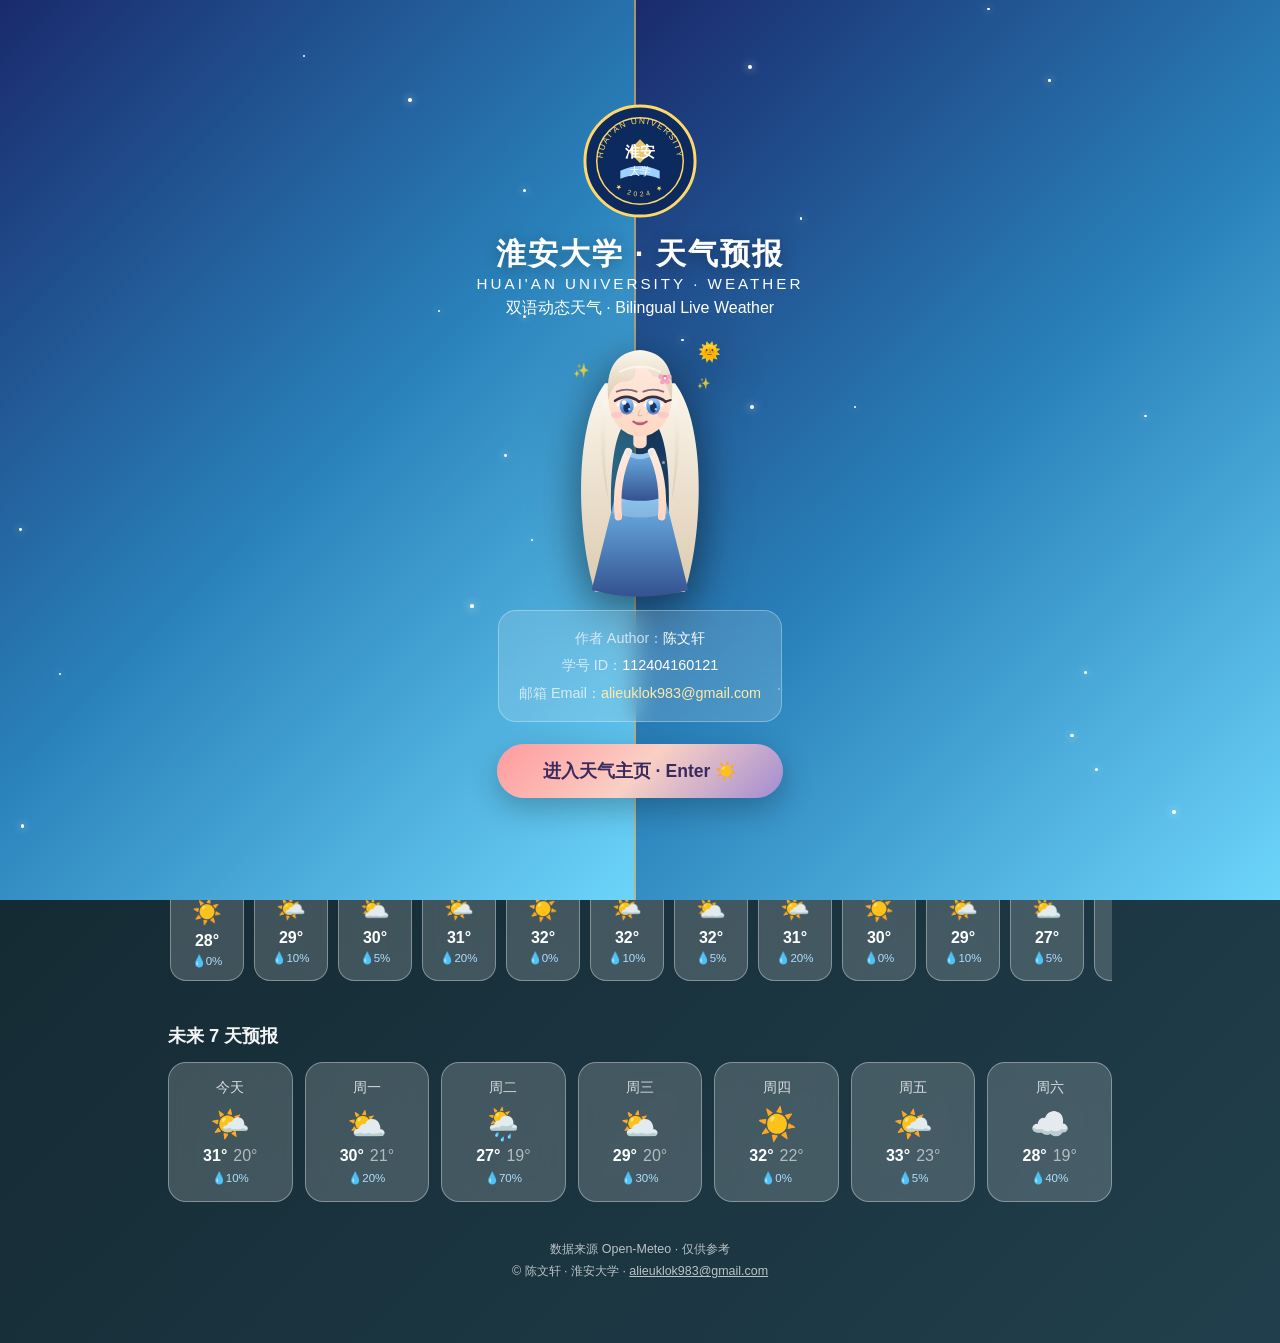
==== weather-site.html @ e9cc3450 "Add files via upload" ====
<!DOCTYPE html>
<html lang="zh">
<head>
<meta charset="UTF-8">
<meta name="viewport" content="width=device-width, initial-scale=1.0">
<title>淮安大学 · 天气预报 Weather</title>
<style>
  * { margin:0; padding:0; box-sizing:border-box; }
  :root{ --bg1:#2980b9; --bg2:#6dd5fa; --glass:rgba(255,255,255,.18); --glass-border:rgba(255,255,255,.35); --text:#fff; --text-soft:rgba(255,255,255,.85); }
  html,body{ height:100%; }
  body{ font-family:"PingFang SC","Microsoft YaHei","Hiragino Sans GB",-apple-system,"Segoe UI",Roboto,Helvetica,Arial,sans-serif;
    color:var(--text); min-height:100vh; overflow-x:hidden; position:relative;
    background:linear-gradient(135deg,var(--bg1),var(--bg2)); background-size:200% 200%; animation:bgShift 18s ease infinite; transition:background 1.5s ease; }
  @keyframes bgShift{ 0%{background-position:0% 50%} 50%{background-position:100% 50%} 100%{background-position:0% 50%} }

  /* ===== 开门动画 ===== */
  .door{ position:fixed; top:0; bottom:0; width:50.5%; z-index:1000; background:linear-gradient(135deg,#1a2a6c,#2980b9,#6dd5fa);
    transition:transform 1.15s cubic-bezier(.76,0,.24,1); }
  #doorL{ left:0; box-shadow:inset -2px 0 0 rgba(255,215,120,.6); }
  #doorR{ right:0; box-shadow:inset 2px 0 0 rgba(255,215,120,.6); }
  .door.openL{ transform:translateX(-100%); } .door.openR{ transform:translateX(100%); }
  #openFlash{ position:fixed; inset:0; background:#fff; opacity:0; z-index:1002; pointer-events:none; }
  @keyframes openflash{ 0%{opacity:0} 25%{opacity:.75} 100%{opacity:0} }

  /* ===== 欢迎页 ===== */
  #welcome{ position:fixed; inset:0; z-index:1001; display:flex; flex-direction:column; align-items:center; justify-content:center; padding:24px; text-align:center; transition:opacity .55s ease, transform .55s ease; overflow:hidden; }
  #welcome.gone{ opacity:0; transform:scale(1.18); pointer-events:none; }
  .w-star{ position:absolute; border-radius:50%; background:#fff; box-shadow:0 0 8px #fff; animation:twinkle ease-in-out infinite; }
  .emblem{ width:118px; height:118px; animation:wfade .8s ease both; }
  .w-title{ font-size:1.9rem; font-weight:800; margin-top:14px; letter-spacing:2px; text-shadow:0 3px 16px rgba(0,0,0,.3); animation:wfade .8s ease .1s both; }
  .w-en{ font-size:.95rem; opacity:.85; letter-spacing:3px; animation:wfade .8s ease .15s both; }
  .w-sub{ margin-top:6px; font-size:1rem; opacity:.9; animation:wfade .8s ease .2s both; }
  .w-mascot{ width:200px; margin:6px 0; animation:float 4s ease-in-out infinite; filter:drop-shadow(0 12px 22px rgba(0,0,0,.3)); }
  .w-card{ background:rgba(255,255,255,.14); border:1px solid rgba(255,255,255,.3); border-radius:18px; padding:14px 20px; backdrop-filter:blur(12px); font-size:.9rem; line-height:1.9; animation:wfade .8s ease .3s both; }
  .w-card b{ opacity:.7; font-weight:500; }
  .w-card a{ color:#ffe9a8; text-decoration:none; }
  .enter-btn{ margin-top:22px; padding:15px 46px; border:none; border-radius:999px; font-size:1.1rem; font-weight:700; cursor:pointer;
    background:linear-gradient(135deg,#ff9a9e,#fad0c4,#a18cd1); color:#3a2b5e; box-shadow:0 10px 30px rgba(0,0,0,.25);
    animation:wfade .8s ease .4s both, breathe 2.4s ease-in-out infinite .8s; transition:transform .2s; }
  .enter-btn:hover{ transform:translateY(-3px) scale(1.04); }
  @keyframes breathe{ 0%,100%{box-shadow:0 10px 30px rgba(255,255,255,.25)} 50%{box-shadow:0 10px 44px rgba(255,255,255,.6)} }
  @keyframes wfade{ from{opacity:0; transform:translateY(20px)} to{opacity:1; transform:translateY(0)} }

  /* ===== 粒子 ===== */
  #fx{ position:fixed; inset:0; pointer-events:none; overflow:hidden; z-index:0; }
  .drop{ position:absolute; top:-10%; width:2px; background:linear-gradient(transparent,rgba(255,255,255,.6)); animation:fall linear infinite; }
  @keyframes fall{ to{ transform:translateY(120vh);} }
  .flake{ position:absolute; top:-5%; color:#fff; opacity:.9; animation:snow linear infinite; }
  @keyframes snow{ to{ transform:translateY(115vh) rotate(360deg);} }
  .spark{ position:absolute; border-radius:50%; background:rgba(255,255,255,.9); box-shadow:0 0 8px rgba(255,255,255,.9); animation:twinkle ease-in-out infinite; }
  @keyframes twinkle{ 0%,100%{opacity:.15; transform:scale(.6)} 50%{opacity:1; transform:scale(1.3)} }
  .cloud{ position:absolute; background:rgba(255,255,255,.22); border-radius:100px; filter:blur(6px); animation:drift linear infinite; }
  @keyframes drift{ from{ transform:translateX(-30vw);} to{ transform:translateX(130vw);} }
  .flash{ position:fixed; inset:0; background:rgba(255,255,255,.55); opacity:0; z-index:1; pointer-events:none; animation:flash 7s infinite; }
  @keyframes flash{ 0%,4%,8%,100%{opacity:0} 5%{opacity:.5} 6%{opacity:0} 7%{opacity:.35} }

  .wrap{ position:relative; z-index:2; max-width:980px; margin:0 auto; padding:24px 18px 60px; }
  header{ display:flex; justify-content:space-between; align-items:center; gap:12px; flex-wrap:wrap; }
  .brand{ font-size:1.4rem; font-weight:700; letter-spacing:.5px; text-shadow:0 2px 10px rgba(0,0,0,.2); }
  .brand span{ opacity:.8; font-weight:400; font-size:1rem; }
  .top-ctrl{ display:flex; gap:10px; align-items:center; }
  .music-btn{ width:42px; height:42px; border-radius:50%; border:1px solid var(--glass-border); background:var(--glass); backdrop-filter:blur(10px); cursor:pointer; font-size:1.1rem; color:#fff; transition:.25s; }
  .music-btn:hover{ transform:scale(1.08); }
  .music-btn.on{ background:#fff; color:#e84393; animation:pulse 1.6s ease-in-out infinite; }
  @keyframes pulse{ 0%,100%{box-shadow:0 0 0 0 rgba(255,255,255,.5)} 50%{box-shadow:0 0 0 8px rgba(255,255,255,0)} }
  .lang-toggle{ display:flex; background:var(--glass); border:1px solid var(--glass-border); border-radius:999px; padding:4px; backdrop-filter:blur(10px); cursor:pointer; user-select:none; }
  .lang-toggle div{ padding:6px 16px; border-radius:999px; font-size:.85rem; transition:.3s; color:var(--text-soft); }
  .lang-toggle div.active{ background:#fff; color:#333; font-weight:600; }

  .search-row{ display:flex; gap:10px; margin:24px 0 16px; flex-wrap:wrap; }
  .search-box{ flex:1; min-width:220px; position:relative; }
  .search-box input{ width:100%; padding:14px 18px; font-size:1rem; border:none; outline:none; border-radius:16px; background:var(--glass); border:1px solid var(--glass-border); color:#fff; backdrop-filter:blur(10px); }
  .search-box input::placeholder{ color:rgba(255,255,255,.7); }
  .btn{ padding:14px 22px; border:none; border-radius:16px; cursor:pointer; font-size:1rem; background:rgba(255,255,255,.92); color:#2c3e7a; font-weight:600; transition:.25s; backdrop-filter:blur(10px); white-space:nowrap; }
  .btn:hover{ transform:translateY(-2px); box-shadow:0 8px 24px rgba(0,0,0,.18); }
  .btn.ghost{ background:var(--glass); color:#fff; border:1px solid var(--glass-border); }
  .suggest{ position:absolute; top:110%; left:0; right:0; background:rgba(40,50,90,.95); border-radius:14px; overflow:hidden; backdrop-filter:blur(12px); z-index:9; display:none; box-shadow:0 12px 30px rgba(0,0,0,.3); }
  .suggest div{ padding:12px 18px; cursor:pointer; transition:.2s; border-bottom:1px solid rgba(255,255,255,.08); }
  .suggest div:hover{ background:rgba(255,255,255,.15); }

  .fav-bar{ display:flex; gap:8px; flex-wrap:wrap; margin-bottom:18px; min-height:38px; }
  .fav{ display:flex; align-items:center; gap:6px; padding:8px 14px; border-radius:999px; background:var(--glass); border:1px solid var(--glass-border); backdrop-filter:blur(10px); cursor:pointer; font-size:.88rem; transition:.25s; }
  .fav:hover{ background:rgba(255,255,255,.3); } .fav.active{ background:#fff; color:#2c3e7a; font-weight:600; }
  .fav .x{ opacity:.6; font-size:.95rem; line-height:1; } .fav .x:hover{ opacity:1; transform:scale(1.2); }
  .notice{ background:rgba(255,196,0,.22); border:1px solid rgba(255,210,90,.55); padding:10px 16px; border-radius:14px; margin-bottom:16px; font-size:.85rem; }

  .main-card{ display:grid; grid-template-columns:1.4fr 1fr; gap:20px; background:var(--glass); border:1px solid var(--glass-border); border-radius:28px; padding:30px; backdrop-filter:blur(16px); box-shadow:0 18px 50px rgba(0,0,0,.18); animation:rise .7s ease both; }
  @keyframes rise{ from{opacity:0; transform:translateY(24px)} to{opacity:1; transform:translateY(0)} }
  .now-loc{ font-size:1.1rem; opacity:.9; margin-bottom:4px; } .now-date{ font-size:.85rem; opacity:.7; margin-bottom:18px; }
  .now-temp{ font-size:4.6rem; font-weight:700; line-height:1; text-shadow:0 4px 20px rgba(0,0,0,.2); } .now-temp small{ font-size:1.6rem; vertical-align:super; opacity:.8; }
  .now-desc{ font-size:1.3rem; margin:6px 0 4px; } .now-feel{ font-size:.95rem; opacity:.8; }
  .mascot-wrap{ display:flex; align-items:center; justify-content:center; }
  #mascot{ width:100%; max-width:240px; animation:float 4s ease-in-out infinite; filter:drop-shadow(0 12px 20px rgba(0,0,0,.25)); }
  @keyframes float{ 0%,100%{transform:translateY(0)} 50%{transform:translateY(-14px)} }
  .tear{ animation:teardrop 1.4s ease-in infinite; transform-origin:center; }
  @keyframes teardrop{ 0%{opacity:0; transform:translateY(0)} 30%{opacity:1} 100%{opacity:0; transform:translateY(22px)} }

  .metrics{ display:grid; grid-template-columns:repeat(auto-fit,minmax(120px,1fr)); gap:14px; margin-top:20px; }
  .metric{ background:var(--glass); border:1px solid var(--glass-border); border-radius:18px; padding:16px; backdrop-filter:blur(12px); animation:rise .7s ease both; }
  .metric .lbl{ font-size:.8rem; opacity:.75; margin-bottom:6px; } .metric .val{ font-size:1.4rem; font-weight:600; }
  .metric .tag{ display:inline-block; font-size:.72rem; padding:2px 9px; border-radius:999px; margin-top:6px; background:rgba(255,255,255,.25); }
  .sec-title{ margin:30px 0 14px; font-size:1.15rem; font-weight:600; opacity:.95; }
  .hourly{ display:flex; gap:10px; overflow-x:auto; padding:4px 2px 12px; }
  .hourly::-webkit-scrollbar{ height:6px; } .hourly::-webkit-scrollbar-thumb{ background:rgba(255,255,255,.4); border-radius:6px; }
  .hour{ flex:0 0 auto; width:74px; text-align:center; background:var(--glass); border:1px solid var(--glass-border); border-radius:16px; padding:12px 6px; backdrop-filter:blur(10px); }
  .hour .ht{ font-size:.78rem; opacity:.8; } .hour .hi{ font-size:1.5rem; margin:6px 0; } .hour .htemp{ font-weight:600; } .hour .hpop{ font-size:.72rem; color:#aee0ff; margin-top:4px; }
  .forecast{ display:grid; grid-template-columns:repeat(auto-fit,minmax(110px,1fr)); gap:12px; }
  .day{ background:var(--glass); border:1px solid var(--glass-border); border-radius:18px; padding:16px 10px; text-align:center; backdrop-filter:blur(12px); transition:.25s; animation:rise .7s ease both; }
  .day:hover{ transform:translateY(-5px); background:rgba(255,255,255,.28); }
  .day .dname{ font-size:.85rem; opacity:.8; margin-bottom:8px; } .day .dicon{ font-size:2rem; margin:4px 0; }
  .day .dtemp b{ font-weight:700; } .day .dtemp .min{ opacity:.6; margin-left:6px; } .day .dpop{ font-size:.72rem; color:#aee0ff; margin-top:6px; }
  footer{ text-align:center; margin-top:36px; font-size:.78rem; opacity:.7; line-height:1.8; } footer a{ color:#fff; }
  .loading{ text-align:center; padding:30px 0; opacity:.85; }
  .spinner{ width:38px; height:38px; border:4px solid rgba(255,255,255,.3); border-top-color:#fff; border-radius:50%; margin:0 auto 14px; animation:spin 1s linear infinite; }
  @keyframes spin{ to{transform:rotate(360deg)} }
  @media(max-width:680px){ .main-card{ grid-template-columns:1fr; } .mascot-wrap{ order:-1; } #mascot{ max-width:180px; } .now-temp{ font-size:3.8rem; } .w-title{ font-size:1.5rem; } }
</style>
</head>
<body>

<div id="fx"></div>
<div id="flashLayer"></div>
<div id="doorL" class="door"></div>
<div id="doorR" class="door"></div>
<div id="openFlash"></div>

<!-- 欢迎页 -->
<div id="welcome">
  <svg class="emblem" viewBox="0 0 120 120" xmlns="http://www.w3.org/2000/svg">
    <circle cx="60" cy="60" r="56" fill="#0d2a5e" stroke="#ffd86b" stroke-width="3"/>
    <circle cx="60" cy="60" r="44" fill="none" stroke="#ffd86b" stroke-width="1.5"/>
    <path id="arcTop" d="M22 60 A38 38 0 0 1 98 60" fill="none"/>
    <path id="arcBot" d="M24 60 A36 36 0 0 0 96 60" fill="none"/>
    <text fill="#ffd86b" font-size="8.5" letter-spacing="1.5"><textPath href="#arcTop" startOffset="50%" text-anchor="middle">HUAI'AN UNIVERSITY</textPath></text>
    <text fill="#ffd86b" font-size="7" letter-spacing="3"><textPath href="#arcBot" startOffset="50%" text-anchor="middle">★ 2024 ★</textPath></text>
    <path d="M60 38 L72 50 L60 62 L48 50 Z" fill="#ffd86b" opacity=".9"/>
    <path d="M40 70 q20 -10 40 0 l0 8 q-20 -8 -40 0 Z" fill="#9fd0ff"/>
    <text x="60" y="56" fill="#fff" font-size="15" font-weight="700" text-anchor="middle" font-family="PingFang SC,Microsoft YaHei,sans-serif">淮安</text>
    <text x="60" y="74" fill="#fff" font-size="11" text-anchor="middle" font-family="PingFang SC,Microsoft YaHei,sans-serif">大学</text>
  </svg>
  <div class="w-title">淮安大学 · 天气预报</div>
  <div class="w-en">HUAI'AN UNIVERSITY · WEATHER</div>
  <div class="w-sub">双语动态天气 · Bilingual Live Weather</div>
  <div class="w-mascot" id="welcomeMascot"></div>
  <div class="w-card">
    <div><b>作者 Author：</b>陈文轩</div>
    <div><b>学号 ID：</b>112404160121</div>
    <div><b>邮箱 Email：</b><a href="mailto:alieuklok983@gmail.com">alieuklok983@gmail.com</a></div>
  </div>
  <button class="enter-btn" id="enterBtn">进入天气主页 · Enter ☀️</button>
</div>

<div class="wrap">
  <header>
    <div class="brand" id="brand">天气预报 <span>Weather</span></div>
    <div class="top-ctrl">
      <button class="music-btn" id="musicBtn" title="音乐">🎵</button>
      <div class="lang-toggle" id="langToggle"><div data-l="zh" class="active">中文</div><div data-l="en">EN</div></div>
    </div>
  </header>
  <div class="search-row">
    <div class="search-box"><input id="searchInput" type="text" placeholder="搜索城市…"><div class="suggest" id="suggest"></div></div>
    <button class="btn" id="searchBtn">查询</button>
    <button class="btn ghost" id="geoBtn">📍 定位</button>
  </div>
  <div class="fav-bar" id="favBar"></div>
  <div id="noticeArea"></div>
  <div class="main-card">
    <div id="nowInfo"><div class="loading"><div class="spinner"></div><div id="loadingText">正在加载天气…</div></div></div>
    <div class="mascot-wrap" id="mascotWrap"></div>
  </div>
  <div id="dataArea"></div>
  <footer><span id="footText">数据来源 Open-Meteo · 仅供参考</span><br>© 陈文轩 · 淮安大学 · <a href="mailto:alieuklok983@gmail.com">alieuklok983@gmail.com</a></footer>
</div>

<script>
/* ===== 多语言 ===== */
const T = {
  zh:{ brand:"天气预报", sub:"Weather", placeholder:"搜索城市…", search:"查询", geo:"📍 定位", loading:"正在加载天气…",
    feel:"体感", humidity:"湿度", wind:"风速", aqi:"空气质量", uv:"紫外线", sunrise:"日出", sunset:"日落", pop:"降雨概率",
    hourlyTitle:"逐小时预报", forecast:"未来 7 天预报", foot:"数据来源 Open-Meteo · 仅供参考",
    errCity:"没找到这个城市，换个名字试试～", errGeo:"无法获取定位，请手动搜索城市。", windUnit:"km/h", now:"现在",
    sample:"⚠️ 实时数据加载失败，当前显示示例数据。在浏览器新标签页打开本页面即可联网获取实时天气。",
    days:["周日","周一","周二","周三","周四","周五","周六"], today:"今天" },
  en:{ brand:"Weather Forecast", sub:"天气", placeholder:"Search city…", search:"Search", geo:"📍 Locate", loading:"Loading weather…",
    feel:"Feels like", humidity:"Humidity", wind:"Wind", aqi:"Air Quality", uv:"UV Index", sunrise:"Sunrise", sunset:"Sunset", pop:"Rain Chance",
    hourlyTitle:"Hourly Forecast", forecast:"7-Day Forecast", foot:"Data by Open-Meteo · For reference only",
    errCity:"City not found, try another name.", errGeo:"Could not get location, please search manually.", windUnit:"km/h", now:"Now",
    sample:"⚠️ Live data failed; showing sample data. Open this page in a new browser tab for real-time weather.",
    days:["Sun","Mon","Tue","Wed","Thu","Fri","Sat"], today:"Today" }
};
let lang="zh", lastData=null, isSample=false;

/* ===== 天气代码 ===== */
function codeInfo(code){
  const m={0:{cat:"clear",zh:"晴",en:"Clear",icon:"☀️"},1:{cat:"clear",zh:"晴间多云",en:"Mainly Clear",icon:"🌤️"},
    2:{cat:"cloud",zh:"多云",en:"Partly Cloudy",icon:"⛅"},3:{cat:"cloud",zh:"阴",en:"Overcast",icon:"☁️"},
    45:{cat:"fog",zh:"雾",en:"Fog",icon:"🌫️"},48:{cat:"fog",zh:"霜雾",en:"Rime Fog",icon:"🌫️"},
    51:{cat:"rain",zh:"小毛毛雨",en:"Light Drizzle",icon:"🌦️"},53:{cat:"rain",zh:"毛毛雨",en:"Drizzle",icon:"🌦️"},
    55:{cat:"rain",zh:"浓毛毛雨",en:"Dense Drizzle",icon:"🌧️"},61:{cat:"rain",zh:"小雨",en:"Light Rain",icon:"🌦️"},
    63:{cat:"rain",zh:"中雨",en:"Rain",icon:"🌧️"},65:{cat:"rain",zh:"大雨",en:"Heavy Rain",icon:"🌧️"},
    71:{cat:"snow",zh:"小雪",en:"Light Snow",icon:"🌨️"},73:{cat:"snow",zh:"中雪",en:"Snow",icon:"❄️"},
    75:{cat:"snow",zh:"大雪",en:"Heavy Snow",icon:"❄️"},77:{cat:"snow",zh:"雪粒",en:"Snow Grains",icon:"🌨️"},
    80:{cat:"rain",zh:"阵雨",en:"Showers",icon:"🌦️"},81:{cat:"rain",zh:"强阵雨",en:"Heavy Showers",icon:"🌧️"},
    82:{cat:"rain",zh:"暴雨",en:"Violent Showers",icon:"🌧️"},85:{cat:"snow",zh:"阵雪",en:"Snow Showers",icon:"🌨️"},
    86:{cat:"snow",zh:"强阵雪",en:"Heavy Snow Showers",icon:"❄️"},95:{cat:"thunder",zh:"雷阵雨",en:"Thunderstorm",icon:"⛈️"},
    96:{cat:"thunder",zh:"雷阵雨伴冰雹",en:"Thunderstorm w/ Hail",icon:"⛈️"},99:{cat:"thunder",zh:"强雷阵雨伴冰雹",en:"Severe Thunderstorm",icon:"⛈️"}};
  return m[code]||{cat:"cloud",zh:"未知",en:"Unknown",icon:"🌈"};
}

/* ===== 场景：背景 + 粒子 + 人物 ===== */
function setScene(cat,isDay){
  let c1,c2;
  if(!isDay){ c1="#0f2027"; c2="#2c5364"; }
  else switch(cat){ case "clear":c1="#2980b9";c2="#6dd5fa";break; case "cloud":c1="#757f9a";c2="#d7dde8";break;
    case "fog":c1="#606c88";c2="#9aa4b8";break; case "rain":c1="#3a6073";c2="#16222a";break;
    case "snow":c1="#83a4d4";c2="#b6fbff";break; case "thunder":c1="#232526";c2="#414345";break; default:c1="#2980b9";c2="#6dd5fa"; }
  document.documentElement.style.setProperty("--bg1",c1); document.documentElement.style.setProperty("--bg2",c2);
  const fx=document.getElementById("fx"), flash=document.getElementById("flashLayer");
  fx.innerHTML=""; flash.className=""; const rnd=(a,b)=>Math.random()*(b-a)+a;
  if(cat==="rain"||cat==="thunder"){
    for(let i=0;i<60;i++){const d=document.createElement("div");d.className="drop";d.style.left=rnd(0,100)+"vw";
      d.style.animationDuration=rnd(.5,1.1)+"s";d.style.animationDelay=rnd(0,2)+"s";d.style.opacity=rnd(.3,.8);d.style.height=rnd(40,80)+"px";fx.appendChild(d);}
    if(cat==="thunder")flash.className="flash";
  }else if(cat==="snow"){
    for(let i=0;i<50;i++){const f=document.createElement("div");f.className="flake";f.textContent="❄";f.style.left=rnd(0,100)+"vw";
      f.style.fontSize=rnd(10,22)+"px";f.style.animationDuration=rnd(5,12)+"s";f.style.animationDelay=rnd(0,6)+"s";f.style.opacity=rnd(.4,.95);fx.appendChild(f);}
  }else if(cat==="cloud"||cat==="fog"){
    for(let i=0;i<6;i++){const c=document.createElement("div");c.className="cloud";const w=rnd(120,260);c.style.width=w+"px";
      c.style.height=w*.4+"px";c.style.top=rnd(5,55)+"vh";c.style.animationDuration=rnd(30,70)+"s";c.style.animationDelay=rnd(0,30)+"s";fx.appendChild(c);}
  }else{
    const n=isDay?40:70;
    for(let i=0;i<n;i++){const s=document.createElement("div");s.className="spark";const sz=rnd(2,4);s.style.width=sz+"px";s.style.height=sz+"px";
      s.style.left=rnd(0,100)+"vw";s.style.top=rnd(0,100)+"vh";s.style.animationDuration=rnd(2,5)+"s";s.style.animationDelay=rnd(0,4)+"s";fx.appendChild(s);}
  }
  document.getElementById("mascotWrap").innerHTML=mascotSVG(cat,isDay);
}

/* ===== 成熟日系少女（长发长裙，杏眼，按天气换表情） ===== */
let mascotN=0;
function mascotSVG(cat,isDay){
  const u="m"+(mascotN++);
  let mood;
  if(!isDay) mood="sleepy";
  else if(cat==="clear") mood="happy";
  else if(cat==="cloud"||cat==="fog") mood="cry";
  else if(cat==="rain") mood="sad";
  else if(cat==="snow") mood="content";
  else if(cat==="thunder") mood="scared";
  else mood="happy";

  // 杏眼（成熟感：细长、带眼线和眼尾上挑）
  const eye=(cx)=>`<g>
    <path d="M${cx-13} 96 q13 -11 26 0 q-13 9 -26 0 Z" fill="#fff"/>
    <ellipse cx="${cx}" cy="97" rx="8.5" ry="10.5" fill="url(#eye_${u})"/>
    <ellipse cx="${cx}" cy="99" rx="4" ry="6" fill="#16345f"/>
    <circle cx="${cx-3}" cy="93" r="2.8" fill="#fff"/>
    <circle cx="${cx+3}" cy="101" r="1.4" fill="#cfe8ff" opacity=".8"/>
    <path d="M${cx-14} 91 q14 -10 29 1" stroke="#3a2f3f" stroke-width="3" fill="none" stroke-linecap="round"/>
    <path d="M${cx+14} 92 l7 -2" stroke="#3a2f3f" stroke-width="2.6" fill="none" stroke-linecap="round"/>
    <path d="M${cx-8} 105 q8 3 16 0" stroke="#c9a59f" stroke-width="1.2" fill="none" opacity=".5"/>
  </g>`;
  const wideEye=(cx)=>`<g><ellipse cx="${cx}" cy="96" rx="10" ry="13" fill="#fff" stroke="#3a2f3f" stroke-width="1.5"/><circle cx="${cx}" cy="98" r="3.4" fill="#16345f"/></g>`;
  const brow=(cx,d)=>`<path d="M${cx-12} 80 q12 ${d} 24 0" stroke="#7a6a72" stroke-width="2.2" fill="none" stroke-linecap="round"/>`;

  let eyes,brows="",mouth,extra="";
  switch(mood){
    case "happy":
      eyes=eye(104)+eye(136); brows=brow(104,-5)+brow(136,-5);
      mouth=`<path d="M112 116 q8 6 16 0" stroke="#b85c72" stroke-width="2.6" fill="#e88aa0" stroke-linecap="round"/>`;
      extra=`<text x="40" y="60" font-size="16" opacity=".85">✨</text><text x="188" y="74" font-size="13" opacity=".85">✨</text>`; break;
    case "cry":
      eyes=eye(104)+eye(136); brows=brow(104,2)+brow(136,2);
      mouth=`<path d="M112 118 q8 -7 16 0" stroke="#b85c72" stroke-width="2.6" fill="none" stroke-linecap="round"/>`;
      extra=`<ellipse class="tear" cx="100" cy="108" rx="3.4" ry="5" fill="#7ec8ff"/><ellipse class="tear" cx="140" cy="108" rx="3.4" ry="5" fill="#7ec8ff" style="animation-delay:.5s"/>`; break;
    case "sad":
      eyes=eye(104)+eye(136); brows=brow(104,1)+brow(136,1);
      mouth=`<path d="M113 117 q7 -5 14 0" stroke="#b85c72" stroke-width="2.6" fill="none" stroke-linecap="round"/>`; break;
    case "content":
      eyes=`<path d="M94 96 q10 9 20 0" stroke="#3a2f3f" stroke-width="2.8" fill="none" stroke-linecap="round"/><path d="M126 96 q10 9 20 0" stroke="#3a2f3f" stroke-width="2.8" fill="none" stroke-linecap="round"/>`;
      brows=brow(104,-4)+brow(136,-4);
      mouth=`<path d="M112 114 q8 8 16 0" stroke="#b85c72" stroke-width="2.6" fill="#e88aa0" stroke-linecap="round"/>`; break;
    case "scared":
      eyes=wideEye(104)+wideEye(136); brows=brow(104,-6)+brow(136,-6);
      mouth=`<ellipse cx="120" cy="118" rx="5.5" ry="7" fill="#7a2e3e"/>`;
      extra=`<path class="tear" d="M150 92 q-3 6 0 10 q3 -4 0 -10" fill="#7ec8ff"/>`; break;
    case "sleepy":
      eyes=`<path d="M94 98 q10 7 20 0" stroke="#6a5a65" stroke-width="2.6" fill="none" stroke-linecap="round"/><path d="M126 98 q10 7 20 0" stroke="#6a5a65" stroke-width="2.6" fill="none" stroke-linecap="round"/>`;
      brows=brow(104,-2)+brow(136,-2);
      mouth=`<circle cx="120" cy="116" r="2.8" fill="#b85c72"/>`;
      extra=`<text x="176" y="66" font-size="14" fill="#fff" opacity=".85">z</text><text x="188" y="50" font-size="20" fill="#fff" opacity=".85">Z</text>`; break;
  }
  const blush=(mood==="happy"||mood==="content"||mood==="cry")?`<ellipse cx="92" cy="108" rx="7" ry="4" fill="#ffb3c1" opacity=".45"/><ellipse cx="148" cy="108" rx="7" ry="4" fill="#ffb3c1" opacity=".45"/>`:"";
  const nose=`<path d="M120 102 l-2.5 6 q2.5 2 5 0" stroke="#e0a98f" stroke-width="1.3" fill="none" stroke-linecap="round" opacity=".7"/>`;

  let prop="";
  if(cat==="rain"||cat==="thunder"){ prop=`<g transform="translate(170,4)"><line x1="0" y1="0" x2="0" y2="64" stroke="#7d5a9c" stroke-width="4" stroke-linecap="round"/><path d="M-54 6 a54 54 0 0 1 108 0 q-27 -11 -54 0 q-27 -11 -54 0 Z" fill="#e0789f"/></g>`; }
  else if(cat==="snow"){ prop=`<path d="M96 138 q24 14 48 0 l0 10 q-24 12 -48 0 Z" fill="#e0789f"/><text x="36" y="96" font-size="14">❄️</text><text x="190" y="120" font-size="12">❄️</text>`; }
  else if(cat==="clear"&&isDay){ prop=`<text x="190" y="40" font-size="22">🌞</text>`; }
  else if(cat==="cloud"||cat==="fog"){ prop=`<text x="188" y="46" font-size="20">☁️</text>`; }
  else if(cat==="thunder"){ prop=`<text x="36" y="50" font-size="20">⚡</text>`; }
  else if(!isDay){ prop=`<text x="36" y="50" font-size="18">🌙</text>`; }

  return `<svg id="mascot" viewBox="0 0 240 330" xmlns="http://www.w3.org/2000/svg">
    <defs>
      <linearGradient id="hair_${u}" x1="0" y1="0" x2="0" y2="1"><stop offset="0" stop-color="#fbf6ec"/><stop offset="1" stop-color="#dccaaf"/></linearGradient>
      <linearGradient id="skin_${u}" x1="0" y1="0" x2="0" y2="1"><stop offset="0" stop-color="#ffeadf"/><stop offset="1" stop-color="#ffd7c2"/></linearGradient>
      <linearGradient id="eye_${u}" x1="0" y1="0" x2="0" y2="1"><stop offset="0" stop-color="#a9d6ff"/><stop offset="1" stop-color="#2f6fc4"/></linearGradient>
      <linearGradient id="dress_${u}" x1="0" y1="0" x2="0" y2="1"><stop offset="0" stop-color="#6db3e8"/><stop offset="1" stop-color="#34528f"/></linearGradient>
    </defs>
    <!-- 后发（长直发） -->
    <path d="M78 70 C40 120 44 250 66 320 L96 322 C82 250 80 150 100 120 L140 120 C160 150 158 250 144 322 L174 320 C196 250 200 120 162 70 Z" fill="url(#hair_${u})"/>
    <!-- 长裙 -->
    <path d="M104 150 Q120 160 136 150 L150 206 Q120 216 90 206 Z" fill="url(#dress_${u})"/>
    <path d="M90 206 Q120 216 150 206 L178 318 Q120 334 62 318 Z" fill="url(#dress_${u})"/>
    <path d="M90 206 Q120 216 150 206 L153 226 Q120 236 87 226 Z" fill="#ffffff" opacity=".22"/>
    <!-- 手臂 -->
    <path d="M106 152 q-16 34 -12 78" stroke="url(#skin_${u})" stroke-width="9" fill="none" stroke-linecap="round"/>
    <path d="M134 152 q16 34 12 78" stroke="url(#skin_${u})" stroke-width="9" fill="none" stroke-linecap="round"/>
    <!-- 脖子 -->
    <rect x="112" y="124" width="16" height="24" rx="6" fill="url(#skin_${u})"/>
    <path d="M104 150 Q120 160 136 150 L136 156 Q120 166 104 156 Z" fill="#cfe6ff" opacity=".5"/>
    <!-- 头 -->
    <ellipse cx="120" cy="88" rx="38" ry="46" fill="url(#skin_${u})"/>
    ${blush}${brows}${eyes}${nose}${mouth}
    <!-- 侧分刘海 -->
    <path d="M82 90 q-6 -56 38 -60 q44 4 38 60 q-8 -30 -22 -28 q-8 -14 -22 -12 q4 14 -10 18 q-16 -2 -22 22 Z" fill="url(#hair_${u})"/>
    <!-- 长侧发 -->
    <path d="M82 90 q-8 60 0 120 q-14 -60 -6 -120 Z" fill="url(#hair_${u})"/>
    <path d="M158 90 q8 60 0 120 q14 -60 6 -120 Z" fill="url(#hair_${u})"/>
    <!-- 高光 -->
    <path d="M96 56 q24 -12 48 0" stroke="#fffdf6" stroke-width="2.5" fill="none" opacity=".6" stroke-linecap="round"/>
    <!-- 小花发饰 -->
    <g transform="translate(150,64)"><circle r="4" fill="#e0789f"/><circle cx="-5" cy="-2" r="3" fill="#f3a8c0"/><circle cx="5" cy="-2" r="3" fill="#f3a8c0"/><circle cx="-3" cy="4" r="3" fill="#f3a8c0"/><circle cx="3" cy="4" r="3" fill="#f3a8c0"/><circle r="1.6" fill="#fff"/></g>
    ${extra}${prop}
  </svg>`;
}

/* ===== 等级 / 时间 ===== */
function aqiLevel(v){const z=["优","良","中等","较差","差","极差"],e=["Good","Fair","Moderate","Poor","Very Poor","Extreme"];let i=0;if(v>20)i=1;if(v>40)i=2;if(v>60)i=3;if(v>80)i=4;if(v>100)i=5;return lang==="zh"?z[i]:e[i];}
function uvLevel(v){const z=["低","中等","高","很高","极高"],e=["Low","Moderate","High","Very High","Extreme"];let i=0;if(v>=3)i=1;if(v>=6)i=2;if(v>=8)i=3;if(v>=11)i=4;return lang==="zh"?z[i]:e[i];}
function fmtTime(iso){ if(!iso)return"--"; const d=new Date(iso); return String(d.getHours()).padStart(2,"0")+":"+String(d.getMinutes()).padStart(2,"0"); }

/* ===== 渲染 ===== */
function render(data){
  const t=T[lang], cur=data.current, info=codeInfo(cur.weather_code), isDay=cur.is_day===1;
  setScene(info.cat,isDay);
  const now=new Date();
  const dateStr=lang==="zh"?`${now.getMonth()+1}月${now.getDate()}日 ${t.days[now.getDay()]}`:now.toLocaleDateString("en-US",{weekday:"long",month:"long",day:"numeric"});
  document.getElementById("nowInfo").innerHTML=`<div class="now-loc">📍 ${data.name}</div><div class="now-date">${dateStr}</div>
    <div class="now-temp">${Math.round(cur.temperature_2m)}<small>°C</small></div>
    <div class="now-desc">${info.icon} ${lang==="zh"?info.zh:info.en}</div><div class="now-feel">${t.feel} ${Math.round(cur.apparent_temperature)}°C</div>`;
  const aqVal=data.aqi!=null?Math.round(data.aqi):"--", uvVal=data.uv!=null?data.uv.toFixed(1):"--";
  const sr=fmtTime(data.daily.sunrise[0]), ss=fmtTime(data.daily.sunset[0]), popToday=data.daily.precipitation_probability_max[0];
  let hi=0; for(let i=0;i<data.hourly.time.length;i++){ if(new Date(data.hourly.time[i])<=now) hi=i; }
  let hourlyHtml="";
  for(let i=hi;i<Math.min(hi+24,data.hourly.time.length);i++){ const hc=codeInfo(data.hourly.weather_code[i]);
    const label=i===hi?t.now:String(new Date(data.hourly.time[i]).getHours()).padStart(2,"0")+":00";
    hourlyHtml+=`<div class="hour"><div class="ht">${label}</div><div class="hi">${hc.icon}</div><div class="htemp">${Math.round(data.hourly.temperature_2m[i])}°</div><div class="hpop">💧${data.hourly.precipitation_probability[i]??0}%</div></div>`; }
  let daysHtml="";
  data.daily.time.forEach((d,i)=>{ const di=codeInfo(data.daily.weather_code[i]); const dt=new Date(d+"T00:00"); const name=i===0?t.today:t.days[dt.getDay()];
    daysHtml+=`<div class="day" style="animation-delay:${i*0.05}s"><div class="dname">${name}</div><div class="dicon">${di.icon}</div><div class="dtemp"><b>${Math.round(data.daily.temperature_2m_max[i])}°</b><span class="min">${Math.round(data.daily.temperature_2m_min[i])}°</span></div><div class="dpop">💧${data.daily.precipitation_probability_max[i]??0}%</div></div>`; });
  document.getElementById("dataArea").innerHTML=`<div class="metrics">
      <div class="metric"><div class="lbl">${t.humidity}</div><div class="val">${cur.relative_humidity_2m}%</div></div>
      <div class="metric"><div class="lbl">${t.wind}</div><div class="val">${Math.round(cur.wind_speed_10m)}<span style="font-size:.85rem"> ${t.windUnit}</span></div></div>
      <div class="metric"><div class="lbl">${t.pop}</div><div class="val">${popToday??0}%</div></div>
      <div class="metric"><div class="lbl">${t.aqi}</div><div class="val">${aqVal}</div><span class="tag">${aqVal==="--"?"--":aqiLevel(data.aqi)}</span></div>
      <div class="metric"><div class="lbl">${t.uv}</div><div class="val">${uvVal}</div><span class="tag">${uvVal==="--"?"--":uvLevel(data.uv)}</span></div>
      <div class="metric"><div class="lbl">🌅 ${t.sunrise}</div><div class="val">${sr}</div></div>
      <div class="metric"><div class="lbl">🌇 ${t.sunset}</div><div class="val">${ss}</div></div></div>
    <div class="sec-title">${t.hourlyTitle}</div><div class="hourly">${hourlyHtml}</div>
    <div class="sec-title">${t.forecast}</div><div class="forecast">${daysHtml}</div>`;
}

/* ===== 示例数据兜底 ===== */
function buildSample(name){
  const now=new Date(), h=now.getHours(), isDay=h>=6&&h<19?1:0;
  const hTime=[],hTemp=[],hCode=[],hPop=[];
  for(let i=0;i<26;i++){ const d=new Date(now); d.setHours(h+i,0,0,0); hTime.push(d.toISOString()); hTemp.push(Math.round(28+4*Math.sin(i/3))); hCode.push([0,1,2,1][i%4]); hPop.push([0,10,5,20][i%4]); }
  const dTime=[],dCode=[1,2,80,2,0,1,3],dMax=[31,30,27,29,32,33,28],dMin=[20,21,19,20,22,23,19],dPop=[10,20,70,30,0,5,40],sr=[],ss=[];
  for(let i=0;i<7;i++){ const d=new Date(now); d.setDate(now.getDate()+i); dTime.push(d.toISOString().slice(0,10));
    const a=new Date(d); a.setHours(4,48,0,0); sr.push(a.toISOString()); const b=new Date(d); b.setHours(19,46,0,0); ss.push(b.toISOString()); }
  return { name, current:{temperature_2m:30,relative_humidity_2m:45,apparent_temperature:32,is_day:isDay,weather_code:isDay?1:0,wind_speed_10m:12},
    hourly:{time:hTime,temperature_2m:hTemp,weather_code:hCode,precipitation_probability:hPop},
    daily:{time:dTime,weather_code:dCode,temperature_2m_max:dMax,temperature_2m_min:dMin,sunrise:sr,sunset:ss,precipitation_probability_max:dPop}, aqi:55, uv:7 };
}

/* ===== 取数 ===== */
async function loadWeather(lat,lon,name){
  document.getElementById("nowInfo").innerHTML=`<div class="loading"><div class="spinner"></div><div>${T[lang].loading}</div></div>`;
  document.getElementById("dataArea").innerHTML="";
  try{
    const wUrl=`https://api.open-meteo.com/v1/forecast?latitude=${lat}&longitude=${lon}&current=temperature_2m,relative_humidity_2m,apparent_temperature,is_day,weather_code,wind_speed_10m&hourly=temperature_2m,weather_code,precipitation_probability&daily=weather_code,temperature_2m_max,temperature_2m_min,sunrise,sunset,precipitation_probability_max&timezone=auto&forecast_days=7`;
    const aUrl=`https://air-quality-api.open-meteo.com/v1/air-quality?latitude=${lat}&longitude=${lon}&current=european_aqi,uv_index&timezone=auto`;
    const [wRes,aRes]=await Promise.all([fetch(wUrl), fetch(aUrl).catch(()=>null)]);
    if(!wRes.ok) throw new Error("net");
    const w=await wRes.json(); let aqi=null,uv=null;
    if(aRes&&aRes.ok){ const a=await aRes.json(); if(a.current){ aqi=a.current.european_aqi; uv=a.current.uv_index; } }
    isSample=false; document.getElementById("noticeArea").innerHTML="";
    lastData={name,current:w.current,hourly:w.hourly,daily:w.daily,aqi,uv}; render(lastData);
  }catch(e){ isSample=true; document.getElementById("noticeArea").innerHTML=`<div class="notice">${T[lang].sample}</div>`; lastData=buildSample(name); render(lastData); }
}

/* ===== 搜索 ===== */
let suggestTimer=null;
async function searchCity(q){
  const box=document.getElementById("suggest"); if(!q.trim()){box.style.display="none";return;}
  try{ const res=await fetch(`https://geocoding-api.open-meteo.com/v1/search?name=${encodeURIComponent(q)}&count=6&language=${lang}`); const data=await res.json();
    if(!data.results||!data.results.length){box.style.display="none";return;} box.innerHTML="";
    data.results.forEach(r=>{ const div=document.createElement("div"); div.textContent=[r.name,r.admin1,r.country].filter(Boolean).join(", ");
      div.onclick=()=>{box.style.display="none";document.getElementById("searchInput").value="";addFav(r.name,r.latitude,r.longitude);}; box.appendChild(div); });
    box.style.display="block";
  }catch(e){box.style.display="none";}
}
async function doSearch(){
  const q=document.getElementById("searchInput").value.trim(); if(!q)return; document.getElementById("suggest").style.display="none";
  try{ const res=await fetch(`https://geocoding-api.open-meteo.com/v1/search?name=${encodeURIComponent(q)}&count=1&language=${lang}`); const data=await res.json();
    if(!data.results||!data.results.length){ document.getElementById("noticeArea").innerHTML=`<div class="notice">${T[lang].errCity}</div>`; return; }
    const r=data.results[0]; document.getElementById("searchInput").value=""; addFav(r.name,r.latitude,r.longitude);
  }catch(e){ addFav(q,39.9042,116.4074); }
}

/* ===== 收藏标签栏 ===== */
let favorites=[{name:"北京",zh:"北京",en:"Beijing",lat:39.9042,lon:116.4074}];
let activeKey="39.90,116.41";
const keyOf=(la,lo)=>la.toFixed(2)+","+lo.toFixed(2);
async function loadFav(){ try{ const r=await window.storage.get("fav_cities"); if(r&&r.value){ const arr=JSON.parse(r.value); if(arr.length)favorites=arr; } }catch(e){} }
async function saveFav(){ try{ await window.storage.set("fav_cities",JSON.stringify(favorites)); }catch(e){} }
function renderFav(){
  const bar=document.getElementById("favBar"); bar.innerHTML="";
  favorites.forEach(f=>{ const k=keyOf(f.lat,f.lon); const el=document.createElement("div"); el.className="fav"+(k===activeKey?" active":"");
    const label=(lang==="zh"?(f.zh||f.name):(f.en||f.name));
    el.innerHTML=`<span>📌 ${label}</span>`+(favorites.length>1?`<span class="x">✕</span>`:"");
    el.querySelector("span").onclick=()=>{ activeKey=k; renderFav(); loadWeather(f.lat,f.lon,label); };
    const x=el.querySelector(".x"); if(x) x.onclick=(e)=>{ e.stopPropagation(); favorites=favorites.filter(c=>keyOf(c.lat,c.lon)!==k); saveFav();
      if(activeKey===k){ activeKey=keyOf(favorites[0].lat,favorites[0].lon); loadWeather(favorites[0].lat,favorites[0].lon,lang==="zh"?(favorites[0].zh||favorites[0].name):(favorites[0].en||favorites[0].name)); } renderFav(); };
    bar.appendChild(el); });
}
function addFav(name,lat,lon){ const k=keyOf(lat,lon); if(!favorites.some(c=>keyOf(c.lat,c.lon)===k)){ favorites.push({name,zh:name,en:name,lat,lon}); saveFav(); } activeKey=k; renderFav(); loadWeather(lat,lon,name); }

/* ===== 音乐：原创舒缓钢琴（Web Audio） ===== */
let audioCtx=null, master=null, musicOn=false, musicTimer=null, beat=0;
const NOTE={C3:130.81,D3:146.83,E3:164.81,F3:174.61,G3:196.00,A3:220.00,B3:246.94,C4:261.63,D4:293.66,E4:329.63,F4:349.23,G4:392.00,A4:440.00,B4:493.88,C5:523.25,D5:587.33,E5:659.25,F5:698.46,G5:783.99,A5:880.00};
const CHORDS=[["C4","E4","G4"],["G3","B3","D4"],["A3","C4","E4"],["F3","A3","C4"]];
const MELODY=["E5",null,"G5","E5","D5",null,"C5","D5","C5",null,"E5","G5","A4",null,"G4","E4"];
function piano(freq,t,dur,vol){
  const hs=[1,2,3],gs=[1,0.42,0.18];
  hs.forEach((h,i)=>{ const o=audioCtx.createOscillator(),g=audioCtx.createGain(); o.type="sine"; o.frequency.value=freq*h;
    g.gain.setValueAtTime(0,t); g.gain.linearRampToValueAtTime(vol*gs[i],t+0.012); g.gain.exponentialRampToValueAtTime(0.0001,t+dur);
    o.connect(g); g.connect(master); o.start(t); o.stop(t+dur+0.05); });
}
function loopMusic(){
  if(!musicOn||!audioCtx) return;
  const t=audioCtx.currentTime+0.04, b=beat%16, ci=Math.floor((b%8)/2);
  if(b%2===0){ CHORDS[ci].forEach((n,i)=>piano(NOTE[n],t+i*0.015,2.4,0.05)); }      // 和弦垫底
  const mel=MELODY[b]; if(mel) piano(NOTE[mel],t,1.6,0.16);                          // 旋律
  beat++; musicTimer=setTimeout(loopMusic,560);                                      // ~一拍
}
document.getElementById("musicBtn").onclick=function(){
  if(!audioCtx){ try{ audioCtx=new (window.AudioContext||window.webkitAudioContext)(); master=audioCtx.createGain(); master.gain.value=0.8;
    const lp=audioCtx.createBiquadFilter(); lp.type="lowpass"; lp.frequency.value=2600; master.connect(lp); lp.connect(audioCtx.destination); }catch(e){ return; } }
  if(audioCtx.state==="suspended") audioCtx.resume();
  musicOn=!musicOn; this.classList.toggle("on",musicOn);
  if(musicOn){ beat=0; loopMusic(); } else clearTimeout(musicTimer);
};

/* ===== 事件 ===== */
const input=document.getElementById("searchInput");
input.addEventListener("input",e=>{clearTimeout(suggestTimer);suggestTimer=setTimeout(()=>searchCity(e.target.value),300);});
input.addEventListener("keydown",e=>{if(e.key==="Enter")doSearch();});
document.getElementById("searchBtn").onclick=doSearch;
document.addEventListener("click",e=>{if(!e.target.closest(".search-box"))document.getElementById("suggest").style.display="none";});
document.getElementById("geoBtn").onclick=()=>{ if(!navigator.geolocation){document.getElementById("noticeArea").innerHTML=`<div class="notice">${T[lang].errGeo}</div>`;return;}
  navigator.geolocation.getCurrentPosition(pos=>addFav(lang==="zh"?"当前位置":"My Location",pos.coords.latitude,pos.coords.longitude),()=>{document.getElementById("noticeArea").innerHTML=`<div class="notice">${T[lang].errGeo}</div>`;}); };
document.getElementById("langToggle").addEventListener("click",e=>{ const tgt=e.target.closest("[data-l]"); if(!tgt)return; lang=tgt.dataset.l;
  document.querySelectorAll("#langToggle div").forEach(d=>d.classList.toggle("active",d.dataset.l===lang)); document.documentElement.lang=lang; const t=T[lang];
  document.getElementById("brand").innerHTML=`${t.brand} <span>${t.sub}</span>`; input.placeholder=t.placeholder;
  document.getElementById("searchBtn").textContent=t.search; document.getElementById("geoBtn").textContent=t.geo; document.getElementById("footText").textContent=t.foot;
  if(isSample) document.getElementById("noticeArea").innerHTML=`<div class="notice">${t.sample}</div>`; renderFav(); if(lastData) render(lastData); });

/* ===== 欢迎页：开门动画 ===== */
document.getElementById("enterBtn").onclick=function(){
  const w=document.getElementById("welcome"); w.classList.add("gone");
  setTimeout(()=>{ document.getElementById("openFlash").style.animation="openflash .9s ease";
    document.getElementById("doorL").classList.add("openL"); document.getElementById("doorR").classList.add("openR"); },450);
  setTimeout(()=>{ w.style.display="none"; document.getElementById("doorL").style.display="none"; document.getElementById("doorR").style.display="none"; },1750);
};

/* ===== 启动 ===== */
async function init(){
  // 欢迎页星星
  const w=document.getElementById("welcome"); const rnd=(a,b)=>Math.random()*(b-a)+a;
  for(let i=0;i<26;i++){ const s=document.createElement("div"); s.className="w-star"; const sz=rnd(2,4);
    s.style.width=sz+"px"; s.style.height=sz+"px"; s.style.left=rnd(0,100)+"%"; s.style.top=rnd(0,100)+"%";
    s.style.animationDuration=rnd(2,5)+"s"; s.style.animationDelay=rnd(0,4)+"s"; w.insertBefore(s,w.firstChild); }
  document.getElementById("welcomeMascot").innerHTML=mascotSVG("clear",true);
  setScene("clear",true);
  await loadFav(); activeKey=keyOf(favorites[0].lat,favorites[0].lon); renderFav();
  const f=favorites[0]; loadWeather(f.lat,f.lon, lang==="zh"?(f.zh||f.name):(f.en||f.name));
}
init();
</script>
</body>
</html>
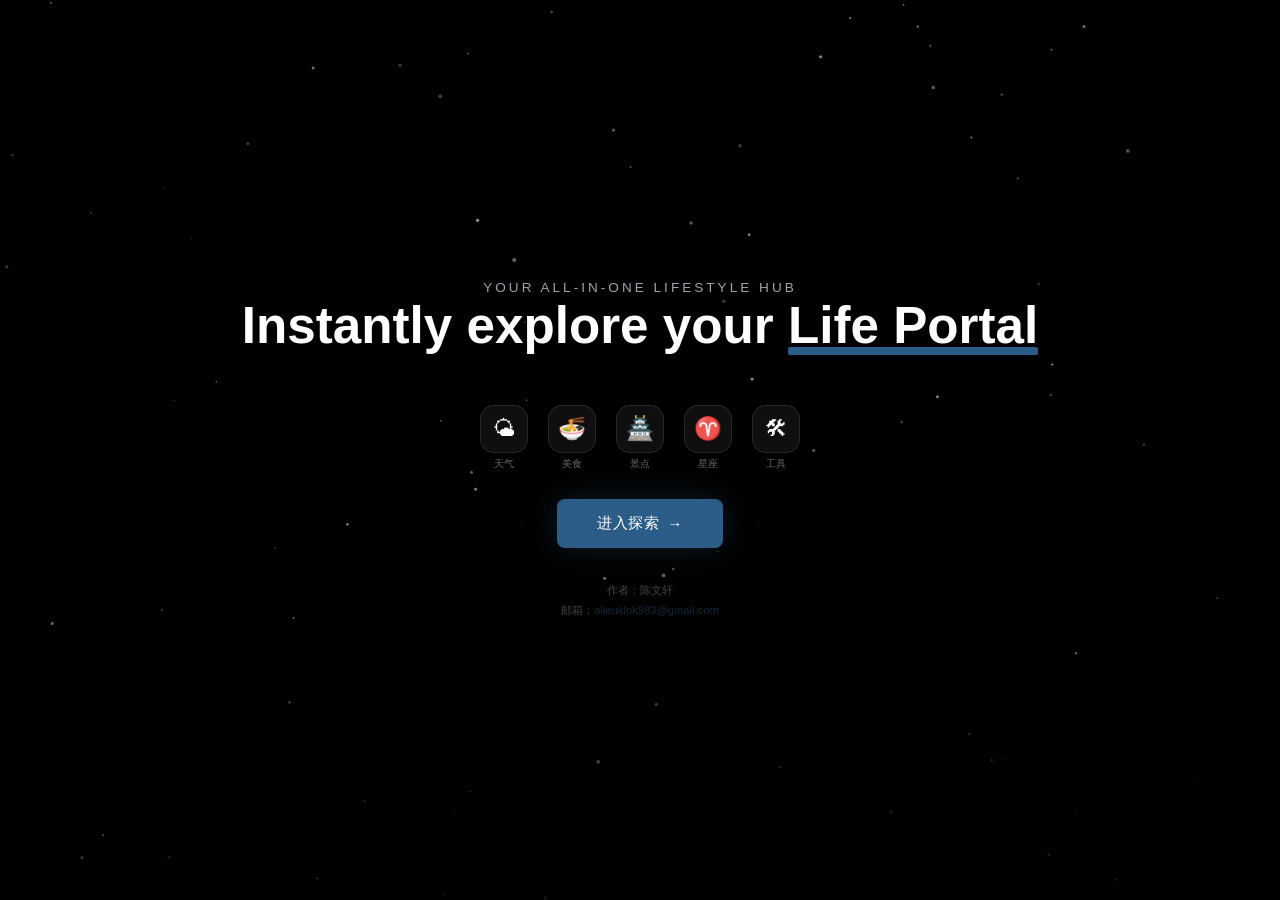
==== commit 206a2302: "Add files via upload" ====
--- a/weather-site.html
+++ b/weather-site.html
@@ -1,504 +1,861 @@
-<!DOCTYPE html>
-<html lang="zh">
-<head>
-<meta charset="UTF-8">
-<meta name="viewport" content="width=device-width, initial-scale=1.0">
-<title>淮安大学 · 天气预报 Weather</title>
-<style>
-  * { margin:0; padding:0; box-sizing:border-box; }
-  :root{ --bg1:#2980b9; --bg2:#6dd5fa; --glass:rgba(255,255,255,.18); --glass-border:rgba(255,255,255,.35); --text:#fff; --text-soft:rgba(255,255,255,.85); }
-  html,body{ height:100%; }
-  body{ font-family:"PingFang SC","Microsoft YaHei","Hiragino Sans GB",-apple-system,"Segoe UI",Roboto,Helvetica,Arial,sans-serif;
-    color:var(--text); min-height:100vh; overflow-x:hidden; position:relative;
-    background:linear-gradient(135deg,var(--bg1),var(--bg2)); background-size:200% 200%; animation:bgShift 18s ease infinite; transition:background 1.5s ease; }
-  @keyframes bgShift{ 0%{background-position:0% 50%} 50%{background-position:100% 50%} 100%{background-position:0% 50%} }
-
-  /* ===== 开门动画 ===== */
-  .door{ position:fixed; top:0; bottom:0; width:50.5%; z-index:1000; background:linear-gradient(135deg,#1a2a6c,#2980b9,#6dd5fa);
-    transition:transform 1.15s cubic-bezier(.76,0,.24,1); }
-  #doorL{ left:0; box-shadow:inset -2px 0 0 rgba(255,215,120,.6); }
-  #doorR{ right:0; box-shadow:inset 2px 0 0 rgba(255,215,120,.6); }
-  .door.openL{ transform:translateX(-100%); } .door.openR{ transform:translateX(100%); }
-  #openFlash{ position:fixed; inset:0; background:#fff; opacity:0; z-index:1002; pointer-events:none; }
-  @keyframes openflash{ 0%{opacity:0} 25%{opacity:.75} 100%{opacity:0} }
-
-  /* ===== 欢迎页 ===== */
-  #welcome{ position:fixed; inset:0; z-index:1001; display:flex; flex-direction:column; align-items:center; justify-content:center; padding:24px; text-align:center; transition:opacity .55s ease, transform .55s ease; overflow:hidden; }
-  #welcome.gone{ opacity:0; transform:scale(1.18); pointer-events:none; }
-  .w-star{ position:absolute; border-radius:50%; background:#fff; box-shadow:0 0 8px #fff; animation:twinkle ease-in-out infinite; }
-  .emblem{ width:118px; height:118px; animation:wfade .8s ease both; }
-  .w-title{ font-size:1.9rem; font-weight:800; margin-top:14px; letter-spacing:2px; text-shadow:0 3px 16px rgba(0,0,0,.3); animation:wfade .8s ease .1s both; }
-  .w-en{ font-size:.95rem; opacity:.85; letter-spacing:3px; animation:wfade .8s ease .15s both; }
-  .w-sub{ margin-top:6px; font-size:1rem; opacity:.9; animation:wfade .8s ease .2s both; }
-  .w-mascot{ width:200px; margin:6px 0; animation:float 4s ease-in-out infinite; filter:drop-shadow(0 12px 22px rgba(0,0,0,.3)); }
-  .w-card{ background:rgba(255,255,255,.14); border:1px solid rgba(255,255,255,.3); border-radius:18px; padding:14px 20px; backdrop-filter:blur(12px); font-size:.9rem; line-height:1.9; animation:wfade .8s ease .3s both; }
-  .w-card b{ opacity:.7; font-weight:500; }
-  .w-card a{ color:#ffe9a8; text-decoration:none; }
-  .enter-btn{ margin-top:22px; padding:15px 46px; border:none; border-radius:999px; font-size:1.1rem; font-weight:700; cursor:pointer;
-    background:linear-gradient(135deg,#ff9a9e,#fad0c4,#a18cd1); color:#3a2b5e; box-shadow:0 10px 30px rgba(0,0,0,.25);
-    animation:wfade .8s ease .4s both, breathe 2.4s ease-in-out infinite .8s; transition:transform .2s; }
-  .enter-btn:hover{ transform:translateY(-3px) scale(1.04); }
-  @keyframes breathe{ 0%,100%{box-shadow:0 10px 30px rgba(255,255,255,.25)} 50%{box-shadow:0 10px 44px rgba(255,255,255,.6)} }
-  @keyframes wfade{ from{opacity:0; transform:translateY(20px)} to{opacity:1; transform:translateY(0)} }
-
-  /* ===== 粒子 ===== */
-  #fx{ position:fixed; inset:0; pointer-events:none; overflow:hidden; z-index:0; }
-  .drop{ position:absolute; top:-10%; width:2px; background:linear-gradient(transparent,rgba(255,255,255,.6)); animation:fall linear infinite; }
-  @keyframes fall{ to{ transform:translateY(120vh);} }
-  .flake{ position:absolute; top:-5%; color:#fff; opacity:.9; animation:snow linear infinite; }
-  @keyframes snow{ to{ transform:translateY(115vh) rotate(360deg);} }
-  .spark{ position:absolute; border-radius:50%; background:rgba(255,255,255,.9); box-shadow:0 0 8px rgba(255,255,255,.9); animation:twinkle ease-in-out infinite; }
-  @keyframes twinkle{ 0%,100%{opacity:.15; transform:scale(.6)} 50%{opacity:1; transform:scale(1.3)} }
-  .cloud{ position:absolute; background:rgba(255,255,255,.22); border-radius:100px; filter:blur(6px); animation:drift linear infinite; }
-  @keyframes drift{ from{ transform:translateX(-30vw);} to{ transform:translateX(130vw);} }
-  .flash{ position:fixed; inset:0; background:rgba(255,255,255,.55); opacity:0; z-index:1; pointer-events:none; animation:flash 7s infinite; }
-  @keyframes flash{ 0%,4%,8%,100%{opacity:0} 5%{opacity:.5} 6%{opacity:0} 7%{opacity:.35} }
-
-  .wrap{ position:relative; z-index:2; max-width:980px; margin:0 auto; padding:24px 18px 60px; }
-  header{ display:flex; justify-content:space-between; align-items:center; gap:12px; flex-wrap:wrap; }
-  .brand{ font-size:1.4rem; font-weight:700; letter-spacing:.5px; text-shadow:0 2px 10px rgba(0,0,0,.2); }
-  .brand span{ opacity:.8; font-weight:400; font-size:1rem; }
-  .top-ctrl{ display:flex; gap:10px; align-items:center; }
-  .music-btn{ width:42px; height:42px; border-radius:50%; border:1px solid var(--glass-border); background:var(--glass); backdrop-filter:blur(10px); cursor:pointer; font-size:1.1rem; color:#fff; transition:.25s; }
-  .music-btn:hover{ transform:scale(1.08); }
-  .music-btn.on{ background:#fff; color:#e84393; animation:pulse 1.6s ease-in-out infinite; }
-  @keyframes pulse{ 0%,100%{box-shadow:0 0 0 0 rgba(255,255,255,.5)} 50%{box-shadow:0 0 0 8px rgba(255,255,255,0)} }
-  .lang-toggle{ display:flex; background:var(--glass); border:1px solid var(--glass-border); border-radius:999px; padding:4px; backdrop-filter:blur(10px); cursor:pointer; user-select:none; }
-  .lang-toggle div{ padding:6px 16px; border-radius:999px; font-size:.85rem; transition:.3s; color:var(--text-soft); }
-  .lang-toggle div.active{ background:#fff; color:#333; font-weight:600; }
-
-  .search-row{ display:flex; gap:10px; margin:24px 0 16px; flex-wrap:wrap; }
-  .search-box{ flex:1; min-width:220px; position:relative; }
-  .search-box input{ width:100%; padding:14px 18px; font-size:1rem; border:none; outline:none; border-radius:16px; background:var(--glass); border:1px solid var(--glass-border); color:#fff; backdrop-filter:blur(10px); }
-  .search-box input::placeholder{ color:rgba(255,255,255,.7); }
-  .btn{ padding:14px 22px; border:none; border-radius:16px; cursor:pointer; font-size:1rem; background:rgba(255,255,255,.92); color:#2c3e7a; font-weight:600; transition:.25s; backdrop-filter:blur(10px); white-space:nowrap; }
-  .btn:hover{ transform:translateY(-2px); box-shadow:0 8px 24px rgba(0,0,0,.18); }
-  .btn.ghost{ background:var(--glass); color:#fff; border:1px solid var(--glass-border); }
-  .suggest{ position:absolute; top:110%; left:0; right:0; background:rgba(40,50,90,.95); border-radius:14px; overflow:hidden; backdrop-filter:blur(12px); z-index:9; display:none; box-shadow:0 12px 30px rgba(0,0,0,.3); }
-  .suggest div{ padding:12px 18px; cursor:pointer; transition:.2s; border-bottom:1px solid rgba(255,255,255,.08); }
-  .suggest div:hover{ background:rgba(255,255,255,.15); }
-
-  .fav-bar{ display:flex; gap:8px; flex-wrap:wrap; margin-bottom:18px; min-height:38px; }
-  .fav{ display:flex; align-items:center; gap:6px; padding:8px 14px; border-radius:999px; background:var(--glass); border:1px solid var(--glass-border); backdrop-filter:blur(10px); cursor:pointer; font-size:.88rem; transition:.25s; }
-  .fav:hover{ background:rgba(255,255,255,.3); } .fav.active{ background:#fff; color:#2c3e7a; font-weight:600; }
-  .fav .x{ opacity:.6; font-size:.95rem; line-height:1; } .fav .x:hover{ opacity:1; transform:scale(1.2); }
-  .notice{ background:rgba(255,196,0,.22); border:1px solid rgba(255,210,90,.55); padding:10px 16px; border-radius:14px; margin-bottom:16px; font-size:.85rem; }
-
-  .main-card{ display:grid; grid-template-columns:1.4fr 1fr; gap:20px; background:var(--glass); border:1px solid var(--glass-border); border-radius:28px; padding:30px; backdrop-filter:blur(16px); box-shadow:0 18px 50px rgba(0,0,0,.18); animation:rise .7s ease both; }
-  @keyframes rise{ from{opacity:0; transform:translateY(24px)} to{opacity:1; transform:translateY(0)} }
-  .now-loc{ font-size:1.1rem; opacity:.9; margin-bottom:4px; } .now-date{ font-size:.85rem; opacity:.7; margin-bottom:18px; }
-  .now-temp{ font-size:4.6rem; font-weight:700; line-height:1; text-shadow:0 4px 20px rgba(0,0,0,.2); } .now-temp small{ font-size:1.6rem; vertical-align:super; opacity:.8; }
-  .now-desc{ font-size:1.3rem; margin:6px 0 4px; } .now-feel{ font-size:.95rem; opacity:.8; }
-  .mascot-wrap{ display:flex; align-items:center; justify-content:center; }
-  #mascot{ width:100%; max-width:240px; animation:float 4s ease-in-out infinite; filter:drop-shadow(0 12px 20px rgba(0,0,0,.25)); }
-  @keyframes float{ 0%,100%{transform:translateY(0)} 50%{transform:translateY(-14px)} }
-  .tear{ animation:teardrop 1.4s ease-in infinite; transform-origin:center; }
-  @keyframes teardrop{ 0%{opacity:0; transform:translateY(0)} 30%{opacity:1} 100%{opacity:0; transform:translateY(22px)} }
-
-  .metrics{ display:grid; grid-template-columns:repeat(auto-fit,minmax(120px,1fr)); gap:14px; margin-top:20px; }
-  .metric{ background:var(--glass); border:1px solid var(--glass-border); border-radius:18px; padding:16px; backdrop-filter:blur(12px); animation:rise .7s ease both; }
-  .metric .lbl{ font-size:.8rem; opacity:.75; margin-bottom:6px; } .metric .val{ font-size:1.4rem; font-weight:600; }
-  .metric .tag{ display:inline-block; font-size:.72rem; padding:2px 9px; border-radius:999px; margin-top:6px; background:rgba(255,255,255,.25); }
-  .sec-title{ margin:30px 0 14px; font-size:1.15rem; font-weight:600; opacity:.95; }
-  .hourly{ display:flex; gap:10px; overflow-x:auto; padding:4px 2px 12px; }
-  .hourly::-webkit-scrollbar{ height:6px; } .hourly::-webkit-scrollbar-thumb{ background:rgba(255,255,255,.4); border-radius:6px; }
-  .hour{ flex:0 0 auto; width:74px; text-align:center; background:var(--glass); border:1px solid var(--glass-border); border-radius:16px; padding:12px 6px; backdrop-filter:blur(10px); }
-  .hour .ht{ font-size:.78rem; opacity:.8; } .hour .hi{ font-size:1.5rem; margin:6px 0; } .hour .htemp{ font-weight:600; } .hour .hpop{ font-size:.72rem; color:#aee0ff; margin-top:4px; }
-  .forecast{ display:grid; grid-template-columns:repeat(auto-fit,minmax(110px,1fr)); gap:12px; }
-  .day{ background:var(--glass); border:1px solid var(--glass-border); border-radius:18px; padding:16px 10px; text-align:center; backdrop-filter:blur(12px); transition:.25s; animation:rise .7s ease both; }
-  .day:hover{ transform:translateY(-5px); background:rgba(255,255,255,.28); }
-  .day .dname{ font-size:.85rem; opacity:.8; margin-bottom:8px; } .day .dicon{ font-size:2rem; margin:4px 0; }
-  .day .dtemp b{ font-weight:700; } .day .dtemp .min{ opacity:.6; margin-left:6px; } .day .dpop{ font-size:.72rem; color:#aee0ff; margin-top:6px; }
-  footer{ text-align:center; margin-top:36px; font-size:.78rem; opacity:.7; line-height:1.8; } footer a{ color:#fff; }
-  .loading{ text-align:center; padding:30px 0; opacity:.85; }
-  .spinner{ width:38px; height:38px; border:4px solid rgba(255,255,255,.3); border-top-color:#fff; border-radius:50%; margin:0 auto 14px; animation:spin 1s linear infinite; }
-  @keyframes spin{ to{transform:rotate(360deg)} }
-  @media(max-width:680px){ .main-card{ grid-template-columns:1fr; } .mascot-wrap{ order:-1; } #mascot{ max-width:180px; } .now-temp{ font-size:3.8rem; } .w-title{ font-size:1.5rem; } }
-</style>
-</head>
-<body>
-
-<div id="fx"></div>
-<div id="flashLayer"></div>
-<div id="doorL" class="door"></div>
-<div id="doorR" class="door"></div>
-<div id="openFlash"></div>
-
-<!-- 欢迎页 -->
-<div id="welcome">
-  <svg class="emblem" viewBox="0 0 120 120" xmlns="http://www.w3.org/2000/svg">
-    <circle cx="60" cy="60" r="56" fill="#0d2a5e" stroke="#ffd86b" stroke-width="3"/>
-    <circle cx="60" cy="60" r="44" fill="none" stroke="#ffd86b" stroke-width="1.5"/>
-    <path id="arcTop" d="M22 60 A38 38 0 0 1 98 60" fill="none"/>
-    <path id="arcBot" d="M24 60 A36 36 0 0 0 96 60" fill="none"/>
-    <text fill="#ffd86b" font-size="8.5" letter-spacing="1.5"><textPath href="#arcTop" startOffset="50%" text-anchor="middle">HUAI'AN UNIVERSITY</textPath></text>
-    <text fill="#ffd86b" font-size="7" letter-spacing="3"><textPath href="#arcBot" startOffset="50%" text-anchor="middle">★ 2024 ★</textPath></text>
-    <path d="M60 38 L72 50 L60 62 L48 50 Z" fill="#ffd86b" opacity=".9"/>
-    <path d="M40 70 q20 -10 40 0 l0 8 q-20 -8 -40 0 Z" fill="#9fd0ff"/>
-    <text x="60" y="56" fill="#fff" font-size="15" font-weight="700" text-anchor="middle" font-family="PingFang SC,Microsoft YaHei,sans-serif">淮安</text>
-    <text x="60" y="74" fill="#fff" font-size="11" text-anchor="middle" font-family="PingFang SC,Microsoft YaHei,sans-serif">大学</text>
-  </svg>
-  <div class="w-title">淮安大学 · 天气预报</div>
-  <div class="w-en">HUAI'AN UNIVERSITY · WEATHER</div>
-  <div class="w-sub">双语动态天气 · Bilingual Live Weather</div>
-  <div class="w-mascot" id="welcomeMascot"></div>
-  <div class="w-card">
-    <div><b>作者 Author：</b>陈文轩</div>
-    <div><b>学号 ID：</b>112404160121</div>
-    <div><b>邮箱 Email：</b><a href="mailto:alieuklok983@gmail.com">alieuklok983@gmail.com</a></div>
-  </div>
-  <button class="enter-btn" id="enterBtn">进入天气主页 · Enter ☀️</button>
-</div>
-
-<div class="wrap">
-  <header>
-    <div class="brand" id="brand">天气预报 <span>Weather</span></div>
-    <div class="top-ctrl">
-      <button class="music-btn" id="musicBtn" title="音乐">🎵</button>
-      <div class="lang-toggle" id="langToggle"><div data-l="zh" class="active">中文</div><div data-l="en">EN</div></div>
-    </div>
-  </header>
-  <div class="search-row">
-    <div class="search-box"><input id="searchInput" type="text" placeholder="搜索城市…"><div class="suggest" id="suggest"></div></div>
-    <button class="btn" id="searchBtn">查询</button>
-    <button class="btn ghost" id="geoBtn">📍 定位</button>
-  </div>
-  <div class="fav-bar" id="favBar"></div>
-  <div id="noticeArea"></div>
-  <div class="main-card">
-    <div id="nowInfo"><div class="loading"><div class="spinner"></div><div id="loadingText">正在加载天气…</div></div></div>
-    <div class="mascot-wrap" id="mascotWrap"></div>
-  </div>
-  <div id="dataArea"></div>
-  <footer><span id="footText">数据来源 Open-Meteo · 仅供参考</span><br>© 陈文轩 · 淮安大学 · <a href="mailto:alieuklok983@gmail.com">alieuklok983@gmail.com</a></footer>
-</div>
-
-<script>
-/* ===== 多语言 ===== */
-const T = {
-  zh:{ brand:"天气预报", sub:"Weather", placeholder:"搜索城市…", search:"查询", geo:"📍 定位", loading:"正在加载天气…",
-    feel:"体感", humidity:"湿度", wind:"风速", aqi:"空气质量", uv:"紫外线", sunrise:"日出", sunset:"日落", pop:"降雨概率",
-    hourlyTitle:"逐小时预报", forecast:"未来 7 天预报", foot:"数据来源 Open-Meteo · 仅供参考",
-    errCity:"没找到这个城市，换个名字试试～", errGeo:"无法获取定位，请手动搜索城市。", windUnit:"km/h", now:"现在",
-    sample:"⚠️ 实时数据加载失败，当前显示示例数据。在浏览器新标签页打开本页面即可联网获取实时天气。",
-    days:["周日","周一","周二","周三","周四","周五","周六"], today:"今天" },
-  en:{ brand:"Weather Forecast", sub:"天气", placeholder:"Search city…", search:"Search", geo:"📍 Locate", loading:"Loading weather…",
-    feel:"Feels like", humidity:"Humidity", wind:"Wind", aqi:"Air Quality", uv:"UV Index", sunrise:"Sunrise", sunset:"Sunset", pop:"Rain Chance",
-    hourlyTitle:"Hourly Forecast", forecast:"7-Day Forecast", foot:"Data by Open-Meteo · For reference only",
-    errCity:"City not found, try another name.", errGeo:"Could not get location, please search manually.", windUnit:"km/h", now:"Now",
-    sample:"⚠️ Live data failed; showing sample data. Open this page in a new browser tab for real-time weather.",
-    days:["Sun","Mon","Tue","Wed","Thu","Fri","Sat"], today:"Today" }
-};
-let lang="zh", lastData=null, isSample=false;
-
-/* ===== 天气代码 ===== */
-function codeInfo(code){
-  const m={0:{cat:"clear",zh:"晴",en:"Clear",icon:"☀️"},1:{cat:"clear",zh:"晴间多云",en:"Mainly Clear",icon:"🌤️"},
-    2:{cat:"cloud",zh:"多云",en:"Partly Cloudy",icon:"⛅"},3:{cat:"cloud",zh:"阴",en:"Overcast",icon:"☁️"},
-    45:{cat:"fog",zh:"雾",en:"Fog",icon:"🌫️"},48:{cat:"fog",zh:"霜雾",en:"Rime Fog",icon:"🌫️"},
-    51:{cat:"rain",zh:"小毛毛雨",en:"Light Drizzle",icon:"🌦️"},53:{cat:"rain",zh:"毛毛雨",en:"Drizzle",icon:"🌦️"},
-    55:{cat:"rain",zh:"浓毛毛雨",en:"Dense Drizzle",icon:"🌧️"},61:{cat:"rain",zh:"小雨",en:"Light Rain",icon:"🌦️"},
-    63:{cat:"rain",zh:"中雨",en:"Rain",icon:"🌧️"},65:{cat:"rain",zh:"大雨",en:"Heavy Rain",icon:"🌧️"},
-    71:{cat:"snow",zh:"小雪",en:"Light Snow",icon:"🌨️"},73:{cat:"snow",zh:"中雪",en:"Snow",icon:"❄️"},
-    75:{cat:"snow",zh:"大雪",en:"Heavy Snow",icon:"❄️"},77:{cat:"snow",zh:"雪粒",en:"Snow Grains",icon:"🌨️"},
-    80:{cat:"rain",zh:"阵雨",en:"Showers",icon:"🌦️"},81:{cat:"rain",zh:"强阵雨",en:"Heavy Showers",icon:"🌧️"},
-    82:{cat:"rain",zh:"暴雨",en:"Violent Showers",icon:"🌧️"},85:{cat:"snow",zh:"阵雪",en:"Snow Showers",icon:"🌨️"},
-    86:{cat:"snow",zh:"强阵雪",en:"Heavy Snow Showers",icon:"❄️"},95:{cat:"thunder",zh:"雷阵雨",en:"Thunderstorm",icon:"⛈️"},
-    96:{cat:"thunder",zh:"雷阵雨伴冰雹",en:"Thunderstorm w/ Hail",icon:"⛈️"},99:{cat:"thunder",zh:"强雷阵雨伴冰雹",en:"Severe Thunderstorm",icon:"⛈️"}};
-  return m[code]||{cat:"cloud",zh:"未知",en:"Unknown",icon:"🌈"};
-}
-
-/* ===== 场景：背景 + 粒子 + 人物 ===== */
-function setScene(cat,isDay){
-  let c1,c2;
-  if(!isDay){ c1="#0f2027"; c2="#2c5364"; }
-  else switch(cat){ case "clear":c1="#2980b9";c2="#6dd5fa";break; case "cloud":c1="#757f9a";c2="#d7dde8";break;
-    case "fog":c1="#606c88";c2="#9aa4b8";break; case "rain":c1="#3a6073";c2="#16222a";break;
-    case "snow":c1="#83a4d4";c2="#b6fbff";break; case "thunder":c1="#232526";c2="#414345";break; default:c1="#2980b9";c2="#6dd5fa"; }
-  document.documentElement.style.setProperty("--bg1",c1); document.documentElement.style.setProperty("--bg2",c2);
-  const fx=document.getElementById("fx"), flash=document.getElementById("flashLayer");
-  fx.innerHTML=""; flash.className=""; const rnd=(a,b)=>Math.random()*(b-a)+a;
-  if(cat==="rain"||cat==="thunder"){
-    for(let i=0;i<60;i++){const d=document.createElement("div");d.className="drop";d.style.left=rnd(0,100)+"vw";
-      d.style.animationDuration=rnd(.5,1.1)+"s";d.style.animationDelay=rnd(0,2)+"s";d.style.opacity=rnd(.3,.8);d.style.height=rnd(40,80)+"px";fx.appendChild(d);}
-    if(cat==="thunder")flash.className="flash";
-  }else if(cat==="snow"){
-    for(let i=0;i<50;i++){const f=document.createElement("div");f.className="flake";f.textContent="❄";f.style.left=rnd(0,100)+"vw";
-      f.style.fontSize=rnd(10,22)+"px";f.style.animationDuration=rnd(5,12)+"s";f.style.animationDelay=rnd(0,6)+"s";f.style.opacity=rnd(.4,.95);fx.appendChild(f);}
-  }else if(cat==="cloud"||cat==="fog"){
-    for(let i=0;i<6;i++){const c=document.createElement("div");c.className="cloud";const w=rnd(120,260);c.style.width=w+"px";
-      c.style.height=w*.4+"px";c.style.top=rnd(5,55)+"vh";c.style.animationDuration=rnd(30,70)+"s";c.style.animationDelay=rnd(0,30)+"s";fx.appendChild(c);}
-  }else{
-    const n=isDay?40:70;
-    for(let i=0;i<n;i++){const s=document.createElement("div");s.className="spark";const sz=rnd(2,4);s.style.width=sz+"px";s.style.height=sz+"px";
-      s.style.left=rnd(0,100)+"vw";s.style.top=rnd(0,100)+"vh";s.style.animationDuration=rnd(2,5)+"s";s.style.animationDelay=rnd(0,4)+"s";fx.appendChild(s);}
-  }
-  document.getElementById("mascotWrap").innerHTML=mascotSVG(cat,isDay);
-}
-
-/* ===== 成熟日系少女（长发长裙，杏眼，按天气换表情） ===== */
-let mascotN=0;
-function mascotSVG(cat,isDay){
-  const u="m"+(mascotN++);
-  let mood;
-  if(!isDay) mood="sleepy";
-  else if(cat==="clear") mood="happy";
-  else if(cat==="cloud"||cat==="fog") mood="cry";
-  else if(cat==="rain") mood="sad";
-  else if(cat==="snow") mood="content";
-  else if(cat==="thunder") mood="scared";
-  else mood="happy";
-
-  // 杏眼（成熟感：细长、带眼线和眼尾上挑）
-  const eye=(cx)=>`<g>
-    <path d="M${cx-13} 96 q13 -11 26 0 q-13 9 -26 0 Z" fill="#fff"/>
-    <ellipse cx="${cx}" cy="97" rx="8.5" ry="10.5" fill="url(#eye_${u})"/>
-    <ellipse cx="${cx}" cy="99" rx="4" ry="6" fill="#16345f"/>
-    <circle cx="${cx-3}" cy="93" r="2.8" fill="#fff"/>
-    <circle cx="${cx+3}" cy="101" r="1.4" fill="#cfe8ff" opacity=".8"/>
-    <path d="M${cx-14} 91 q14 -10 29 1" stroke="#3a2f3f" stroke-width="3" fill="none" stroke-linecap="round"/>
-    <path d="M${cx+14} 92 l7 -2" stroke="#3a2f3f" stroke-width="2.6" fill="none" stroke-linecap="round"/>
-    <path d="M${cx-8} 105 q8 3 16 0" stroke="#c9a59f" stroke-width="1.2" fill="none" opacity=".5"/>
-  </g>`;
-  const wideEye=(cx)=>`<g><ellipse cx="${cx}" cy="96" rx="10" ry="13" fill="#fff" stroke="#3a2f3f" stroke-width="1.5"/><circle cx="${cx}" cy="98" r="3.4" fill="#16345f"/></g>`;
-  const brow=(cx,d)=>`<path d="M${cx-12} 80 q12 ${d} 24 0" stroke="#7a6a72" stroke-width="2.2" fill="none" stroke-linecap="round"/>`;
-
-  let eyes,brows="",mouth,extra="";
-  switch(mood){
-    case "happy":
-      eyes=eye(104)+eye(136); brows=brow(104,-5)+brow(136,-5);
-      mouth=`<path d="M112 116 q8 6 16 0" stroke="#b85c72" stroke-width="2.6" fill="#e88aa0" stroke-linecap="round"/>`;
-      extra=`<text x="40" y="60" font-size="16" opacity=".85">✨</text><text x="188" y="74" font-size="13" opacity=".85">✨</text>`; break;
-    case "cry":
-      eyes=eye(104)+eye(136); brows=brow(104,2)+brow(136,2);
-      mouth=`<path d="M112 118 q8 -7 16 0" stroke="#b85c72" stroke-width="2.6" fill="none" stroke-linecap="round"/>`;
-      extra=`<ellipse class="tear" cx="100" cy="108" rx="3.4" ry="5" fill="#7ec8ff"/><ellipse class="tear" cx="140" cy="108" rx="3.4" ry="5" fill="#7ec8ff" style="animation-delay:.5s"/>`; break;
-    case "sad":
-      eyes=eye(104)+eye(136); brows=brow(104,1)+brow(136,1);
-      mouth=`<path d="M113 117 q7 -5 14 0" stroke="#b85c72" stroke-width="2.6" fill="none" stroke-linecap="round"/>`; break;
-    case "content":
-      eyes=`<path d="M94 96 q10 9 20 0" stroke="#3a2f3f" stroke-width="2.8" fill="none" stroke-linecap="round"/><path d="M126 96 q10 9 20 0" stroke="#3a2f3f" stroke-width="2.8" fill="none" stroke-linecap="round"/>`;
-      brows=brow(104,-4)+brow(136,-4);
-      mouth=`<path d="M112 114 q8 8 16 0" stroke="#b85c72" stroke-width="2.6" fill="#e88aa0" stroke-linecap="round"/>`; break;
-    case "scared":
-      eyes=wideEye(104)+wideEye(136); brows=brow(104,-6)+brow(136,-6);
-      mouth=`<ellipse cx="120" cy="118" rx="5.5" ry="7" fill="#7a2e3e"/>`;
-      extra=`<path class="tear" d="M150 92 q-3 6 0 10 q3 -4 0 -10" fill="#7ec8ff"/>`; break;
-    case "sleepy":
-      eyes=`<path d="M94 98 q10 7 20 0" stroke="#6a5a65" stroke-width="2.6" fill="none" stroke-linecap="round"/><path d="M126 98 q10 7 20 0" stroke="#6a5a65" stroke-width="2.6" fill="none" stroke-linecap="round"/>`;
-      brows=brow(104,-2)+brow(136,-2);
-      mouth=`<circle cx="120" cy="116" r="2.8" fill="#b85c72"/>`;
-      extra=`<text x="176" y="66" font-size="14" fill="#fff" opacity=".85">z</text><text x="188" y="50" font-size="20" fill="#fff" opacity=".85">Z</text>`; break;
-  }
-  const blush=(mood==="happy"||mood==="content"||mood==="cry")?`<ellipse cx="92" cy="108" rx="7" ry="4" fill="#ffb3c1" opacity=".45"/><ellipse cx="148" cy="108" rx="7" ry="4" fill="#ffb3c1" opacity=".45"/>`:"";
-  const nose=`<path d="M120 102 l-2.5 6 q2.5 2 5 0" stroke="#e0a98f" stroke-width="1.3" fill="none" stroke-linecap="round" opacity=".7"/>`;
-
-  let prop="";
-  if(cat==="rain"||cat==="thunder"){ prop=`<g transform="translate(170,4)"><line x1="0" y1="0" x2="0" y2="64" stroke="#7d5a9c" stroke-width="4" stroke-linecap="round"/><path d="M-54 6 a54 54 0 0 1 108 0 q-27 -11 -54 0 q-27 -11 -54 0 Z" fill="#e0789f"/></g>`; }
-  else if(cat==="snow"){ prop=`<path d="M96 138 q24 14 48 0 l0 10 q-24 12 -48 0 Z" fill="#e0789f"/><text x="36" y="96" font-size="14">❄️</text><text x="190" y="120" font-size="12">❄️</text>`; }
-  else if(cat==="clear"&&isDay){ prop=`<text x="190" y="40" font-size="22">🌞</text>`; }
-  else if(cat==="cloud"||cat==="fog"){ prop=`<text x="188" y="46" font-size="20">☁️</text>`; }
-  else if(cat==="thunder"){ prop=`<text x="36" y="50" font-size="20">⚡</text>`; }
-  else if(!isDay){ prop=`<text x="36" y="50" font-size="18">🌙</text>`; }
-
-  return `<svg id="mascot" viewBox="0 0 240 330" xmlns="http://www.w3.org/2000/svg">
-    <defs>
-      <linearGradient id="hair_${u}" x1="0" y1="0" x2="0" y2="1"><stop offset="0" stop-color="#fbf6ec"/><stop offset="1" stop-color="#dccaaf"/></linearGradient>
-      <linearGradient id="skin_${u}" x1="0" y1="0" x2="0" y2="1"><stop offset="0" stop-color="#ffeadf"/><stop offset="1" stop-color="#ffd7c2"/></linearGradient>
-      <linearGradient id="eye_${u}" x1="0" y1="0" x2="0" y2="1"><stop offset="0" stop-color="#a9d6ff"/><stop offset="1" stop-color="#2f6fc4"/></linearGradient>
-      <linearGradient id="dress_${u}" x1="0" y1="0" x2="0" y2="1"><stop offset="0" stop-color="#6db3e8"/><stop offset="1" stop-color="#34528f"/></linearGradient>
-    </defs>
-    <!-- 后发（长直发） -->
-    <path d="M78 70 C40 120 44 250 66 320 L96 322 C82 250 80 150 100 120 L140 120 C160 150 158 250 144 322 L174 320 C196 250 200 120 162 70 Z" fill="url(#hair_${u})"/>
-    <!-- 长裙 -->
-    <path d="M104 150 Q120 160 136 150 L150 206 Q120 216 90 206 Z" fill="url(#dress_${u})"/>
-    <path d="M90 206 Q120 216 150 206 L178 318 Q120 334 62 318 Z" fill="url(#dress_${u})"/>
-    <path d="M90 206 Q120 216 150 206 L153 226 Q120 236 87 226 Z" fill="#ffffff" opacity=".22"/>
-    <!-- 手臂 -->
-    <path d="M106 152 q-16 34 -12 78" stroke="url(#skin_${u})" stroke-width="9" fill="none" stroke-linecap="round"/>
-    <path d="M134 152 q16 34 12 78" stroke="url(#skin_${u})" stroke-width="9" fill="none" stroke-linecap="round"/>
-    <!-- 脖子 -->
-    <rect x="112" y="124" width="16" height="24" rx="6" fill="url(#skin_${u})"/>
-    <path d="M104 150 Q120 160 136 150 L136 156 Q120 166 104 156 Z" fill="#cfe6ff" opacity=".5"/>
-    <!-- 头 -->
-    <ellipse cx="120" cy="88" rx="38" ry="46" fill="url(#skin_${u})"/>
-    ${blush}${brows}${eyes}${nose}${mouth}
-    <!-- 侧分刘海 -->
-    <path d="M82 90 q-6 -56 38 -60 q44 4 38 60 q-8 -30 -22 -28 q-8 -14 -22 -12 q4 14 -10 18 q-16 -2 -22 22 Z" fill="url(#hair_${u})"/>
-    <!-- 长侧发 -->
-    <path d="M82 90 q-8 60 0 120 q-14 -60 -6 -120 Z" fill="url(#hair_${u})"/>
-    <path d="M158 90 q8 60 0 120 q14 -60 6 -120 Z" fill="url(#hair_${u})"/>
-    <!-- 高光 -->
-    <path d="M96 56 q24 -12 48 0" stroke="#fffdf6" stroke-width="2.5" fill="none" opacity=".6" stroke-linecap="round"/>
-    <!-- 小花发饰 -->
-    <g transform="translate(150,64)"><circle r="4" fill="#e0789f"/><circle cx="-5" cy="-2" r="3" fill="#f3a8c0"/><circle cx="5" cy="-2" r="3" fill="#f3a8c0"/><circle cx="-3" cy="4" r="3" fill="#f3a8c0"/><circle cx="3" cy="4" r="3" fill="#f3a8c0"/><circle r="1.6" fill="#fff"/></g>
-    ${extra}${prop}
-  </svg>`;
-}
-
-/* ===== 等级 / 时间 ===== */
-function aqiLevel(v){const z=["优","良","中等","较差","差","极差"],e=["Good","Fair","Moderate","Poor","Very Poor","Extreme"];let i=0;if(v>20)i=1;if(v>40)i=2;if(v>60)i=3;if(v>80)i=4;if(v>100)i=5;return lang==="zh"?z[i]:e[i];}
-function uvLevel(v){const z=["低","中等","高","很高","极高"],e=["Low","Moderate","High","Very High","Extreme"];let i=0;if(v>=3)i=1;if(v>=6)i=2;if(v>=8)i=3;if(v>=11)i=4;return lang==="zh"?z[i]:e[i];}
-function fmtTime(iso){ if(!iso)return"--"; const d=new Date(iso); return String(d.getHours()).padStart(2,"0")+":"+String(d.getMinutes()).padStart(2,"0"); }
-
-/* ===== 渲染 ===== */
-function render(data){
-  const t=T[lang], cur=data.current, info=codeInfo(cur.weather_code), isDay=cur.is_day===1;
-  setScene(info.cat,isDay);
-  const now=new Date();
-  const dateStr=lang==="zh"?`${now.getMonth()+1}月${now.getDate()}日 ${t.days[now.getDay()]}`:now.toLocaleDateString("en-US",{weekday:"long",month:"long",day:"numeric"});
-  document.getElementById("nowInfo").innerHTML=`<div class="now-loc">📍 ${data.name}</div><div class="now-date">${dateStr}</div>
-    <div class="now-temp">${Math.round(cur.temperature_2m)}<small>°C</small></div>
-    <div class="now-desc">${info.icon} ${lang==="zh"?info.zh:info.en}</div><div class="now-feel">${t.feel} ${Math.round(cur.apparent_temperature)}°C</div>`;
-  const aqVal=data.aqi!=null?Math.round(data.aqi):"--", uvVal=data.uv!=null?data.uv.toFixed(1):"--";
-  const sr=fmtTime(data.daily.sunrise[0]), ss=fmtTime(data.daily.sunset[0]), popToday=data.daily.precipitation_probability_max[0];
-  let hi=0; for(let i=0;i<data.hourly.time.length;i++){ if(new Date(data.hourly.time[i])<=now) hi=i; }
-  let hourlyHtml="";
-  for(let i=hi;i<Math.min(hi+24,data.hourly.time.length);i++){ const hc=codeInfo(data.hourly.weather_code[i]);
-    const label=i===hi?t.now:String(new Date(data.hourly.time[i]).getHours()).padStart(2,"0")+":00";
-    hourlyHtml+=`<div class="hour"><div class="ht">${label}</div><div class="hi">${hc.icon}</div><div class="htemp">${Math.round(data.hourly.temperature_2m[i])}°</div><div class="hpop">💧${data.hourly.precipitation_probability[i]??0}%</div></div>`; }
-  let daysHtml="";
-  data.daily.time.forEach((d,i)=>{ const di=codeInfo(data.daily.weather_code[i]); const dt=new Date(d+"T00:00"); const name=i===0?t.today:t.days[dt.getDay()];
-    daysHtml+=`<div class="day" style="animation-delay:${i*0.05}s"><div class="dname">${name}</div><div class="dicon">${di.icon}</div><div class="dtemp"><b>${Math.round(data.daily.temperature_2m_max[i])}°</b><span class="min">${Math.round(data.daily.temperature_2m_min[i])}°</span></div><div class="dpop">💧${data.daily.precipitation_probability_max[i]??0}%</div></div>`; });
-  document.getElementById("dataArea").innerHTML=`<div class="metrics">
-      <div class="metric"><div class="lbl">${t.humidity}</div><div class="val">${cur.relative_humidity_2m}%</div></div>
-      <div class="metric"><div class="lbl">${t.wind}</div><div class="val">${Math.round(cur.wind_speed_10m)}<span style="font-size:.85rem"> ${t.windUnit}</span></div></div>
-      <div class="metric"><div class="lbl">${t.pop}</div><div class="val">${popToday??0}%</div></div>
-      <div class="metric"><div class="lbl">${t.aqi}</div><div class="val">${aqVal}</div><span class="tag">${aqVal==="--"?"--":aqiLevel(data.aqi)}</span></div>
-      <div class="metric"><div class="lbl">${t.uv}</div><div class="val">${uvVal}</div><span class="tag">${uvVal==="--"?"--":uvLevel(data.uv)}</span></div>
-      <div class="metric"><div class="lbl">🌅 ${t.sunrise}</div><div class="val">${sr}</div></div>
-      <div class="metric"><div class="lbl">🌇 ${t.sunset}</div><div class="val">${ss}</div></div></div>
-    <div class="sec-title">${t.hourlyTitle}</div><div class="hourly">${hourlyHtml}</div>
-    <div class="sec-title">${t.forecast}</div><div class="forecast">${daysHtml}</div>`;
-}
-
-/* ===== 示例数据兜底 ===== */
-function buildSample(name){
-  const now=new Date(), h=now.getHours(), isDay=h>=6&&h<19?1:0;
-  const hTime=[],hTemp=[],hCode=[],hPop=[];
-  for(let i=0;i<26;i++){ const d=new Date(now); d.setHours(h+i,0,0,0); hTime.push(d.toISOString()); hTemp.push(Math.round(28+4*Math.sin(i/3))); hCode.push([0,1,2,1][i%4]); hPop.push([0,10,5,20][i%4]); }
-  const dTime=[],dCode=[1,2,80,2,0,1,3],dMax=[31,30,27,29,32,33,28],dMin=[20,21,19,20,22,23,19],dPop=[10,20,70,30,0,5,40],sr=[],ss=[];
-  for(let i=0;i<7;i++){ const d=new Date(now); d.setDate(now.getDate()+i); dTime.push(d.toISOString().slice(0,10));
-    const a=new Date(d); a.setHours(4,48,0,0); sr.push(a.toISOString()); const b=new Date(d); b.setHours(19,46,0,0); ss.push(b.toISOString()); }
-  return { name, current:{temperature_2m:30,relative_humidity_2m:45,apparent_temperature:32,is_day:isDay,weather_code:isDay?1:0,wind_speed_10m:12},
-    hourly:{time:hTime,temperature_2m:hTemp,weather_code:hCode,precipitation_probability:hPop},
-    daily:{time:dTime,weather_code:dCode,temperature_2m_max:dMax,temperature_2m_min:dMin,sunrise:sr,sunset:ss,precipitation_probability_max:dPop}, aqi:55, uv:7 };
-}
-
-/* ===== 取数 ===== */
-async function loadWeather(lat,lon,name){
-  document.getElementById("nowInfo").innerHTML=`<div class="loading"><div class="spinner"></div><div>${T[lang].loading}</div></div>`;
-  document.getElementById("dataArea").innerHTML="";
-  try{
-    const wUrl=`https://api.open-meteo.com/v1/forecast?latitude=${lat}&longitude=${lon}&current=temperature_2m,relative_humidity_2m,apparent_temperature,is_day,weather_code,wind_speed_10m&hourly=temperature_2m,weather_code,precipitation_probability&daily=weather_code,temperature_2m_max,temperature_2m_min,sunrise,sunset,precipitation_probability_max&timezone=auto&forecast_days=7`;
-    const aUrl=`https://air-quality-api.open-meteo.com/v1/air-quality?latitude=${lat}&longitude=${lon}&current=european_aqi,uv_index&timezone=auto`;
-    const [wRes,aRes]=await Promise.all([fetch(wUrl), fetch(aUrl).catch(()=>null)]);
-    if(!wRes.ok) throw new Error("net");
-    const w=await wRes.json(); let aqi=null,uv=null;
-    if(aRes&&aRes.ok){ const a=await aRes.json(); if(a.current){ aqi=a.current.european_aqi; uv=a.current.uv_index; } }
-    isSample=false; document.getElementById("noticeArea").innerHTML="";
-    lastData={name,current:w.current,hourly:w.hourly,daily:w.daily,aqi,uv}; render(lastData);
-  }catch(e){ isSample=true; document.getElementById("noticeArea").innerHTML=`<div class="notice">${T[lang].sample}</div>`; lastData=buildSample(name); render(lastData); }
-}
-
-/* ===== 搜索 ===== */
-let suggestTimer=null;
-async function searchCity(q){
-  const box=document.getElementById("suggest"); if(!q.trim()){box.style.display="none";return;}
-  try{ const res=await fetch(`https://geocoding-api.open-meteo.com/v1/search?name=${encodeURIComponent(q)}&count=6&language=${lang}`); const data=await res.json();
-    if(!data.results||!data.results.length){box.style.display="none";return;} box.innerHTML="";
-    data.results.forEach(r=>{ const div=document.createElement("div"); div.textContent=[r.name,r.admin1,r.country].filter(Boolean).join(", ");
-      div.onclick=()=>{box.style.display="none";document.getElementById("searchInput").value="";addFav(r.name,r.latitude,r.longitude);}; box.appendChild(div); });
-    box.style.display="block";
-  }catch(e){box.style.display="none";}
-}
-async function doSearch(){
-  const q=document.getElementById("searchInput").value.trim(); if(!q)return; document.getElementById("suggest").style.display="none";
-  try{ const res=await fetch(`https://geocoding-api.open-meteo.com/v1/search?name=${encodeURIComponent(q)}&count=1&language=${lang}`); const data=await res.json();
-    if(!data.results||!data.results.length){ document.getElementById("noticeArea").innerHTML=`<div class="notice">${T[lang].errCity}</div>`; return; }
-    const r=data.results[0]; document.getElementById("searchInput").value=""; addFav(r.name,r.latitude,r.longitude);
-  }catch(e){ addFav(q,39.9042,116.4074); }
-}
-
-/* ===== 收藏标签栏 ===== */
-let favorites=[{name:"北京",zh:"北京",en:"Beijing",lat:39.9042,lon:116.4074}];
-let activeKey="39.90,116.41";
-const keyOf=(la,lo)=>la.toFixed(2)+","+lo.toFixed(2);
-async function loadFav(){ try{ const r=await window.storage.get("fav_cities"); if(r&&r.value){ const arr=JSON.parse(r.value); if(arr.length)favorites=arr; } }catch(e){} }
-async function saveFav(){ try{ await window.storage.set("fav_cities",JSON.stringify(favorites)); }catch(e){} }
-function renderFav(){
-  const bar=document.getElementById("favBar"); bar.innerHTML="";
-  favorites.forEach(f=>{ const k=keyOf(f.lat,f.lon); const el=document.createElement("div"); el.className="fav"+(k===activeKey?" active":"");
-    const label=(lang==="zh"?(f.zh||f.name):(f.en||f.name));
-    el.innerHTML=`<span>📌 ${label}</span>`+(favorites.length>1?`<span class="x">✕</span>`:"");
-    el.querySelector("span").onclick=()=>{ activeKey=k; renderFav(); loadWeather(f.lat,f.lon,label); };
-    const x=el.querySelector(".x"); if(x) x.onclick=(e)=>{ e.stopPropagation(); favorites=favorites.filter(c=>keyOf(c.lat,c.lon)!==k); saveFav();
-      if(activeKey===k){ activeKey=keyOf(favorites[0].lat,favorites[0].lon); loadWeather(favorites[0].lat,favorites[0].lon,lang==="zh"?(favorites[0].zh||favorites[0].name):(favorites[0].en||favorites[0].name)); } renderFav(); };
-    bar.appendChild(el); });
-}
-function addFav(name,lat,lon){ const k=keyOf(lat,lon); if(!favorites.some(c=>keyOf(c.lat,c.lon)===k)){ favorites.push({name,zh:name,en:name,lat,lon}); saveFav(); } activeKey=k; renderFav(); loadWeather(lat,lon,name); }
-
-/* ===== 音乐：原创舒缓钢琴（Web Audio） ===== */
-let audioCtx=null, master=null, musicOn=false, musicTimer=null, beat=0;
-const NOTE={C3:130.81,D3:146.83,E3:164.81,F3:174.61,G3:196.00,A3:220.00,B3:246.94,C4:261.63,D4:293.66,E4:329.63,F4:349.23,G4:392.00,A4:440.00,B4:493.88,C5:523.25,D5:587.33,E5:659.25,F5:698.46,G5:783.99,A5:880.00};
-const CHORDS=[["C4","E4","G4"],["G3","B3","D4"],["A3","C4","E4"],["F3","A3","C4"]];
-const MELODY=["E5",null,"G5","E5","D5",null,"C5","D5","C5",null,"E5","G5","A4",null,"G4","E4"];
-function piano(freq,t,dur,vol){
-  const hs=[1,2,3],gs=[1,0.42,0.18];
-  hs.forEach((h,i)=>{ const o=audioCtx.createOscillator(),g=audioCtx.createGain(); o.type="sine"; o.frequency.value=freq*h;
-    g.gain.setValueAtTime(0,t); g.gain.linearRampToValueAtTime(vol*gs[i],t+0.012); g.gain.exponentialRampToValueAtTime(0.0001,t+dur);
-    o.connect(g); g.connect(master); o.start(t); o.stop(t+dur+0.05); });
-}
-function loopMusic(){
-  if(!musicOn||!audioCtx) return;
-  const t=audioCtx.currentTime+0.04, b=beat%16, ci=Math.floor((b%8)/2);
-  if(b%2===0){ CHORDS[ci].forEach((n,i)=>piano(NOTE[n],t+i*0.015,2.4,0.05)); }      // 和弦垫底
-  const mel=MELODY[b]; if(mel) piano(NOTE[mel],t,1.6,0.16);                          // 旋律
-  beat++; musicTimer=setTimeout(loopMusic,560);                                      // ~一拍
-}
-document.getElementById("musicBtn").onclick=function(){
-  if(!audioCtx){ try{ audioCtx=new (window.AudioContext||window.webkitAudioContext)(); master=audioCtx.createGain(); master.gain.value=0.8;
-    const lp=audioCtx.createBiquadFilter(); lp.type="lowpass"; lp.frequency.value=2600; master.connect(lp); lp.connect(audioCtx.destination); }catch(e){ return; } }
-  if(audioCtx.state==="suspended") audioCtx.resume();
-  musicOn=!musicOn; this.classList.toggle("on",musicOn);
-  if(musicOn){ beat=0; loopMusic(); } else clearTimeout(musicTimer);
-};
-
-/* ===== 事件 ===== */
-const input=document.getElementById("searchInput");
-input.addEventListener("input",e=>{clearTimeout(suggestTimer);suggestTimer=setTimeout(()=>searchCity(e.target.value),300);});
-input.addEventListener("keydown",e=>{if(e.key==="Enter")doSearch();});
-document.getElementById("searchBtn").onclick=doSearch;
-document.addEventListener("click",e=>{if(!e.target.closest(".search-box"))document.getElementById("suggest").style.display="none";});
-document.getElementById("geoBtn").onclick=()=>{ if(!navigator.geolocation){document.getElementById("noticeArea").innerHTML=`<div class="notice">${T[lang].errGeo}</div>`;return;}
-  navigator.geolocation.getCurrentPosition(pos=>addFav(lang==="zh"?"当前位置":"My Location",pos.coords.latitude,pos.coords.longitude),()=>{document.getElementById("noticeArea").innerHTML=`<div class="notice">${T[lang].errGeo}</div>`;}); };
-document.getElementById("langToggle").addEventListener("click",e=>{ const tgt=e.target.closest("[data-l]"); if(!tgt)return; lang=tgt.dataset.l;
-  document.querySelectorAll("#langToggle div").forEach(d=>d.classList.toggle("active",d.dataset.l===lang)); document.documentElement.lang=lang; const t=T[lang];
-  document.getElementById("brand").innerHTML=`${t.brand} <span>${t.sub}</span>`; input.placeholder=t.placeholder;
-  document.getElementById("searchBtn").textContent=t.search; document.getElementById("geoBtn").textContent=t.geo; document.getElementById("footText").textContent=t.foot;
-  if(isSample) document.getElementById("noticeArea").innerHTML=`<div class="notice">${t.sample}</div>`; renderFav(); if(lastData) render(lastData); });
-
-/* ===== 欢迎页：开门动画 ===== */
-document.getElementById("enterBtn").onclick=function(){
-  const w=document.getElementById("welcome"); w.classList.add("gone");
-  setTimeout(()=>{ document.getElementById("openFlash").style.animation="openflash .9s ease";
-    document.getElementById("doorL").classList.add("openL"); document.getElementById("doorR").classList.add("openR"); },450);
-  setTimeout(()=>{ w.style.display="none"; document.getElementById("doorL").style.display="none"; document.getElementById("doorR").style.display="none"; },1750);
-};
-
-/* ===== 启动 ===== */
-async function init(){
-  // 欢迎页星星
-  const w=document.getElementById("welcome"); const rnd=(a,b)=>Math.random()*(b-a)+a;
-  for(let i=0;i<26;i++){ const s=document.createElement("div"); s.className="w-star"; const sz=rnd(2,4);
-    s.style.width=sz+"px"; s.style.height=sz+"px"; s.style.left=rnd(0,100)+"%"; s.style.top=rnd(0,100)+"%";
-    s.style.animationDuration=rnd(2,5)+"s"; s.style.animationDelay=rnd(0,4)+"s"; w.insertBefore(s,w.firstChild); }
-  document.getElementById("welcomeMascot").innerHTML=mascotSVG("clear",true);
-  setScene("clear",true);
-  await loadFav(); activeKey=keyOf(favorites[0].lat,favorites[0].lon); renderFav();
-  const f=favorites[0]; loadWeather(f.lat,f.lon, lang==="zh"?(f.zh||f.name):(f.en||f.name));
-}
-init();
-</script>
-</body>
-</html>+<!DOCTYPE html>
+<html lang="zh">
+<head>
+<meta charset="UTF-8">
+<meta name="viewport" content="width=device-width, initial-scale=1.0">
+<title>🌈 多功能生活门户 | Life Portal</title>
+<style>
+*{margin:0;padding:0;box-sizing:border-box}
+:root{--glass:rgba(255,255,255,.12);--glass2:rgba(255,255,255,.18);--glass3:rgba(255,255,255,.25);--text:#fff;--text2:rgba(255,255,255,.7);--accent:#64b5f6;--accent2:#f06292;--shadow:0 8px 32px rgba(0,0,0,.2);--radius:16px;--radius2:24px}
+body{font-family:'Segoe UI','Microsoft YaHei',sans-serif;min-height:100vh;overflow-x:hidden;background:linear-gradient(135deg,#0f0c29,#302b63,#24243e);color:var(--text)}
+.aurora{position:fixed;top:0;left:0;width:100%;height:100%;z-index:0;pointer-events:none;overflow:hidden}
+.aurora span{position:absolute;border-radius:50%;filter:blur(80px);opacity:.3;animation:float 20s infinite ease-in-out}
+.aurora span:nth-child(1){width:600px;height:600px;background:radial-gradient(circle,#667eea,transparent);top:-200px;left:-100px;animation-delay:0s}
+.aurora span:nth-child(2){width:500px;height:500px;background:radial-gradient(circle,#764ba2,transparent);top:50%;right:-150px;animation-delay:-7s}
+.aurora span:nth-child(3){width:400px;height:400px;background:radial-gradient(circle,#f093fb,transparent);bottom:-100px;left:30%;animation-delay:-14s}
+@keyframes float{0%,100%{transform:translate(0,0) scale(1)}25%{transform:translate(50px,-30px) scale(1.1)}50%{transform:translate(-30px,50px) scale(.9)}75%{transform:translate(40px,20px) scale(1.05)}}
+
+#welcome{position:fixed;top:0;left:0;width:100%;height:100%;z-index:9999;display:flex;align-items:center;justify-content:center;background:#010101;transition:opacity 1s;overflow:hidden}
+#welcome.hide{opacity:0;pointer-events:none}
+#welcome-video-bg{position:absolute;inset:0;z-index:0}
+#welcome-video-bg canvas,#welcome-video-bg video{position:absolute;inset:0;width:100%;height:100%;object-fit:cover}
+#welcome-video-bg .overlay{position:absolute;inset:0;background:rgba(0,0,0,.35)}
+#welcome-particles{position:absolute;inset:0;width:100%;height:100%;pointer-events:none;z-index:2}
+.welcome-gradient{position:absolute;inset:0;background:linear-gradient(to top,rgba(0,0,0,.7),transparent 50%,rgba(0,0,0,.3));z-index:3;pointer-events:none}
+.welcome-center{position:relative;z-index:10;text-align:center;display:flex;flex-direction:column;align-items:center}
+.welcome-title{margin-bottom:24px}
+.welcome-title h1{font-size:clamp(1.8rem,5vw,3.2rem);font-weight:700;line-height:1.2;color:#fff;margin-bottom:8px}
+.welcome-title h1 .underlined{position:relative;display:inline-block}
+.welcome-title h1 .underlined .line{position:absolute;bottom:2px;left:0;width:100%;height:8px;background:#2c5c88;border-radius:2px}
+.welcome-title h1 .underlined span{position:relative}
+.welcome-title .subtitle{font-size:.85em;color:#9ca3af;letter-spacing:3px;text-transform:uppercase}
+.welcome-features{display:flex;gap:20px;justify-content:center;margin:16px 0 28px;flex-wrap:wrap}
+.welcome-feat{display:flex;flex-direction:column;align-items:center;gap:4px}
+.welcome-feat .feat-icon{width:48px;height:48px;border-radius:14px;display:flex;align-items:center;justify-content:center;font-size:1.4em;background:rgba(255,255,255,.06);border:1px solid rgba(255,255,255,.1);backdrop-filter:blur(8px);transition:transform .3s,box-shadow .3s,background .3s}
+.welcome-feat:hover .feat-icon{transform:translateY(-3px);background:rgba(44,92,136,.3);box-shadow:0 4px 20px rgba(44,92,136,.3)}
+.welcome-feat .feat-label{font-size:.65em;color:rgba(255,255,255,.4)}
+.enter-btn{display:inline-flex;align-items:center;gap:.5rem;background:#2c5c88;color:#fff;font-weight:500;border-radius:.5rem;padding:.875rem 2.5rem;font-size:.95rem;border:none;cursor:pointer;transition:background .3s,transform .3s,box-shadow .3s;box-shadow:0 0 30px rgba(44,92,136,.3);letter-spacing:.5px}
+.enter-btn:hover{background:#3a7aad;transform:translateY(-2px);box-shadow:0 4px 40px rgba(44,92,136,.5)}
+.enter-btn:active{transform:translateY(0)}
+.enter-btn span{transition:transform .3s}
+.enter-btn:hover span{transform:translateX(4px)}
+.bounce-arrow{display:flex;justify-content:center;margin-top:10px}
+.bounce-arrow svg{width:1.5rem;height:1.5rem;color:#6b7280;animation:bounceArrow 1s infinite}
+@keyframes bounceArrow{0%,100%{transform:translateY(0)}50%{transform:translateY(-6px)}}
+.welcome-author{margin-top:32px;text-align:center;opacity:.4;font-size:.7em;line-height:1.8;color:#9ca3af}
+.welcome-author a{color:#2c5c88;text-decoration:none;transition:color .2s}
+.welcome-author a:hover{color:#3a7aad;text-decoration:underline}
+@media(max-width:768px){.welcome-title h1{font-size:1.5rem}.welcome-features{gap:12px}.door-wrap{width:200px;height:260px}.welcome-feat .feat-icon{width:40px;height:40px;font-size:1.2em}}
+
+#particles{position:fixed;top:0;left:0;width:100%;height:100%;z-index:1;pointer-events:none}
+
+#app{position:relative;z-index:2;display:none;min-height:100vh;padding-bottom:60px}
+#app.show{display:block;animation:fadeUp .8s ease}
+@keyframes fadeUp{from{opacity:0;transform:translateY(30px)}to{opacity:1;transform:translateY(0)}}
+
+.top-bar{position:sticky;top:0;z-index:100;backdrop-filter:blur(20px);background:rgba(15,12,41,.75);border-bottom:1px solid rgba(255,255,255,.08);padding:0 20px;display:flex;align-items:center;justify-content:space-between;height:56px}
+.top-bar .logo{font-size:1.1em;font-weight:700;background:linear-gradient(135deg,#667eea,#f093fb);-webkit-background-clip:text;-webkit-text-fill-color:transparent;white-space:nowrap}
+.nav-tabs{display:flex;gap:4px;overflow-x:auto;scrollbar-width:none;-ms-overflow-style:none}
+.nav-tabs::-webkit-scrollbar{display:none}
+.nav-tab{padding:8px 18px;border-radius:20px;cursor:pointer;font-size:.85em;white-space:nowrap;transition:all .3s;color:var(--text2);border:1px solid transparent;user-select:none}
+.nav-tab:hover{color:var(--text);background:var(--glass)}
+.nav-tab.active{color:#fff;background:linear-gradient(135deg,rgba(102,126,234,.4),rgba(240,147,251,.3));border-color:rgba(255,255,255,.15)}
+.top-actions{display:flex;gap:8px;align-items:center}
+.top-btn{width:36px;height:36px;border-radius:50%;border:1px solid rgba(255,255,255,.12);background:var(--glass);color:var(--text);cursor:pointer;display:flex;align-items:center;justify-content:center;font-size:1em;transition:all .3s}
+.top-btn:hover{background:var(--glass2);transform:scale(1.1)}
+
+.tab-section{display:none;padding:20px;max-width:1200px;margin:0 auto}
+.tab-section.active{display:block;animation:fadeUp .5s ease}
+
+.glass{backdrop-filter:blur(16px);background:var(--glass);border:1px solid rgba(255,255,255,.08);border-radius:var(--radius);padding:20px;box-shadow:var(--shadow);transition:transform .3s,box-shadow .3s}
+.glass:hover{transform:translateY(-2px);box-shadow:0 12px 40px rgba(0,0,0,.3)}
+
+.search-box{display:flex;gap:10px;margin-bottom:20px}
+.search-box input{flex:1;padding:12px 18px;border-radius:30px;border:1px solid rgba(255,255,255,.12);background:rgba(255,255,255,.08);color:#fff;font-size:.95em;outline:none;transition:border-color .3s}
+.search-box input:focus{border-color:var(--accent)}
+.search-box input::placeholder{color:rgba(255,255,255,.4)}
+.search-box button{padding:12px 24px;border-radius:30px;border:none;background:linear-gradient(135deg,#667eea,#764ba2);color:#fff;cursor:pointer;font-size:.95em;transition:transform .2s}
+.search-box button:hover{transform:scale(1.05)}
+
+.hot-cities{display:flex;flex-wrap:wrap;gap:8px;margin-bottom:20px}
+.hot-city{padding:6px 16px;border-radius:20px;background:var(--glass);border:1px solid rgba(255,255,255,.08);color:var(--text2);cursor:pointer;font-size:.8em;transition:all .3s}
+.hot-city:hover,.hot-city.active{color:#fff;background:linear-gradient(135deg,rgba(102,126,234,.35),rgba(240,147,251,.25));border-color:rgba(255,255,255,.2)}
+
+.weather-hero{display:grid;grid-template-columns:1fr 260px;gap:20px;margin-bottom:20px}
+.weather-main{display:flex;flex-direction:column;gap:16px}
+.city-name{font-size:2em;font-weight:700}
+.city-name small{font-size:.4em;color:var(--text2);margin-left:8px}
+.temp-big{font-size:4.5em;font-weight:200;line-height:1;background:linear-gradient(135deg,#fff,rgba(255,255,255,.6));-webkit-background-clip:text;-webkit-text-fill-color:transparent}
+.weather-desc{font-size:1.1em;color:var(--text2)}
+.char-area{display:flex;flex-direction:column;align-items:center;gap:8px}
+.char-area img{width:220px;height:auto;border-radius:var(--radius);border:2px solid rgba(255,255,255,.1);box-shadow:0 4px 20px rgba(0,0,0,.3)}
+.char-area .char-msg{font-size:.8em;color:var(--text2);text-align:center;max-width:220px}
+
+.metrics{display:grid;grid-template-columns:repeat(auto-fit,minmax(140px,1fr));gap:12px;margin-bottom:20px}
+.metric-card{text-align:center;padding:16px 10px}
+.metric-card .val{font-size:1.6em;font-weight:600;background:linear-gradient(135deg,var(--accent),var(--accent2));-webkit-background-clip:text;-webkit-text-fill-color:transparent}
+.metric-card .label{font-size:.75em;color:var(--text2);margin-top:4px}
+
+.forecast-row{display:flex;gap:12px;overflow-x:auto;padding-bottom:8px;margin-bottom:20px;scrollbar-width:thin;scrollbar-color:rgba(255,255,255,.2) transparent}
+.forecast-item{min-width:80px;text-align:center;padding:12px 8px;border-radius:var(--radius);background:var(--glass);border:1px solid rgba(255,255,255,.06);flex-shrink:0}
+.forecast-item .time{font-size:.7em;color:var(--text2)}
+.forecast-item .icon{font-size:1.5em;margin:6px 0}
+.forecast-item .temp{font-size:.9em;font-weight:600}
+
+.daily-row{display:grid;grid-template-columns:repeat(auto-fit,minmax(120px,1fr));gap:12px;margin-bottom:20px}
+.daily-item{text-align:center;padding:14px 10px}
+.daily-item .day{font-size:.8em;color:var(--text2)}
+.daily-item .icon{font-size:1.8em;margin:6px 0}
+.daily-item .temp-range{font-size:.85em}
+.daily-item .temp-range .hi{color:#ff8a65}
+.daily-item .temp-range .lo{color:#4fc3f7}
+
+.info-grid{display:grid;grid-template-columns:1fr 1fr;gap:16px;margin-bottom:20px}
+.info-card{padding:20px}
+.info-card h3{font-size:.85em;color:var(--accent);margin-bottom:10px}
+.info-card p{font-size:.9em;line-height:1.6;color:var(--text2)}
+
+.life-grid{display:grid;grid-template-columns:repeat(auto-fit,minmax(160px,1fr));gap:12px;margin-bottom:20px}
+.life-item{text-align:center;padding:16px}
+.life-item .li-icon{font-size:1.8em;margin-bottom:6px}
+.life-item .li-name{font-size:.75em;color:var(--text2)}
+.life-item .li-val{font-size:1em;font-weight:600;margin:4px 0}
+.life-item .li-tip{font-size:.7em;color:var(--text2)}
+
+.pomo-widget{text-align:center;padding:24px}
+.pomo-widget h3{font-size:.9em;color:var(--accent);margin-bottom:12px}
+.pomo-ring{position:relative;width:120px;height:120px;margin:0 auto 12px}
+.pomo-ring svg{transform:rotate(-90deg)}
+.pomo-ring .time-display{position:absolute;inset:0;display:flex;align-items:center;justify-content:center;font-size:1.5em;font-weight:300}
+.pomo-btns{display:flex;gap:8px;justify-content:center}
+.pomo-btns button{padding:8px 18px;border-radius:20px;border:1px solid rgba(255,255,255,.15);background:var(--glass);color:#fff;cursor:pointer;font-size:.8em;transition:all .3s}
+.pomo-btns button:hover{background:var(--glass2)}
+
+.food-grid{display:grid;grid-template-columns:repeat(auto-fill,minmax(260px,1fr));gap:16px;margin-top:16px}
+.food-card{overflow:hidden;padding:0}
+.food-card .food-img{width:100%;height:140px;object-fit:cover;display:block;background:linear-gradient(180deg,rgba(255,150,50,.1),transparent)}
+.food-card .food-emoji{font-size:3em;text-align:center;padding:20px 0 10px;background:linear-gradient(180deg,rgba(255,150,50,.1),transparent)}
+.food-card .food-info{padding:0 16px 16px}
+.food-card .food-name{font-size:1.05em;font-weight:600;margin-bottom:4px}
+.food-card .food-desc{font-size:.8em;color:var(--text2);line-height:1.5}
+.food-card .food-tag{display:inline-block;padding:2px 10px;border-radius:10px;font-size:.7em;margin-top:8px;background:rgba(255,150,50,.15);color:#ffb74d}
+
+.attr-grid{display:grid;grid-template-columns:repeat(auto-fill,minmax(280px,1fr));gap:16px;margin-top:16px}
+.attr-card{overflow:hidden;padding:0}
+.attr-card .attr-img{width:100%;height:150px;object-fit:cover;display:block;background:linear-gradient(135deg,rgba(100,181,246,.15),rgba(240,98,146,.1))}
+.attr-card .attr-banner{height:120px;display:flex;align-items:center;justify-content:center;font-size:4em;background:linear-gradient(135deg,rgba(100,181,246,.15),rgba(240,98,146,.1))}
+.attr-card .attr-info{padding:16px}
+.attr-card .attr-name{font-size:1.05em;font-weight:600;margin-bottom:4px}
+.attr-card .attr-desc{font-size:.8em;color:var(--text2);line-height:1.5}
+.attr-card .attr-meta{display:flex;gap:10px;margin-top:8px;font-size:.7em;color:var(--text2)}
+.attr-card .attr-meta span{display:flex;align-items:center;gap:3px}
+
+.zodiac-grid{display:grid;grid-template-columns:repeat(auto-fill,minmax(100px,1fr));gap:10px;margin-bottom:20px}
+.zodiac-btn{text-align:center;padding:14px 8px;cursor:pointer;border-radius:var(--radius);border:1px solid rgba(255,255,255,.06);background:var(--glass);transition:all .3s}
+.zodiac-btn:hover,.zodiac-btn.active{background:linear-gradient(135deg,rgba(102,126,234,.3),rgba(240,147,251,.2));border-color:rgba(255,255,255,.15);transform:translateY(-2px)}
+.zodiac-btn .z-icon{font-size:1.8em}
+.zodiac-btn .z-name{font-size:.7em;color:var(--text2);margin-top:4px}
+.zodiac-result{padding:24px;margin-top:16px}
+.zodiac-result h3{font-size:1.1em;margin-bottom:12px}
+.zodiac-result .z-meter{display:flex;align-items:center;gap:10px;margin:8px 0}
+.zodiac-result .z-meter .label{font-size:.8em;color:var(--text2);width:60px}
+.zodiac-result .z-meter .bar{flex:1;height:8px;border-radius:4px;background:rgba(255,255,255,.1);overflow:hidden}
+.zodiac-result .z-meter .bar-fill{height:100%;border-radius:4px;transition:width .8s ease}
+.zodiac-result .z-advice{margin-top:12px;font-size:.85em;color:var(--text2);line-height:1.6}
+
+.clock-grid{display:grid;grid-template-columns:repeat(auto-fill,minmax(200px,1fr));gap:14px;margin-bottom:20px}
+.clock-card{text-align:center;padding:18px}
+.clock-card .clock-city{font-size:.8em;color:var(--text2);margin-bottom:6px}
+.clock-card .clock-time{font-size:1.8em;font-weight:300;font-variant-numeric:tabular-nums}
+.clock-card .clock-date{font-size:.7em;color:var(--text2);margin-top:4px}
+.clock-card .clock-diff{font-size:.65em;color:var(--accent);margin-top:2px}
+
+.notepad-area{margin-top:16px}
+.notepad-area textarea{width:100%;min-height:200px;padding:16px;border-radius:var(--radius);border:1px solid rgba(255,255,255,.1);background:rgba(255,255,255,.05);color:#fff;font-size:.9em;line-height:1.6;resize:vertical;outline:none;font-family:inherit}
+.notepad-area textarea:focus{border-color:var(--accent)}
+.notepad-actions{display:flex;gap:8px;margin-top:10px}
+.notepad-actions button{padding:8px 20px;border-radius:20px;border:1px solid rgba(255,255,255,.12);background:var(--glass);color:#fff;cursor:pointer;font-size:.8em;transition:all .3s}
+.notepad-actions button:hover{background:var(--glass2)}
+
+.converter{display:grid;grid-template-columns:1fr auto 1fr;gap:12px;align-items:end;margin-top:16px}
+.converter .field label{display:block;font-size:.75em;color:var(--text2);margin-bottom:6px}
+.converter .field input,.converter .field select{width:100%;padding:10px 14px;border-radius:12px;border:1px solid rgba(255,255,255,.1);background:rgba(255,255,255,.06);color:#fff;font-size:.95em;outline:none}
+.converter .swap-btn{width:40px;height:40px;border-radius:50%;border:1px solid rgba(255,255,255,.12);background:var(--glass);color:#fff;cursor:pointer;font-size:1.2em;display:flex;align-items:center;justify-content:center;margin-bottom:1px}
+.converter-cats{display:flex;gap:8px;flex-wrap:wrap;margin-bottom:12px}
+.converter-cat{padding:6px 14px;border-radius:16px;font-size:.8em;cursor:pointer;background:var(--glass);color:var(--text2);border:1px solid transparent;transition:all .3s}
+.converter-cat.active{color:#fff;background:linear-gradient(135deg,rgba(102,126,234,.35),rgba(240,147,251,.25));border-color:rgba(255,255,255,.15)}
+
+.color-tools{display:grid;grid-template-columns:1fr 1fr;gap:16px;margin-top:16px}
+.color-display{width:100%;height:120px;border-radius:var(--radius);border:2px solid rgba(255,255,255,.1);margin-bottom:12px}
+.color-inputs{display:grid;gap:8px}
+.color-inputs label{font-size:.75em;color:var(--text2)}
+.color-inputs input[type=range]{width:100%;accent-color:var(--accent)}
+.color-values{display:grid;gap:6px;margin-top:8px}
+.color-val{display:flex;align-items:center;gap:8px;font-size:.8em}
+.color-val span{color:var(--text2);width:40px}
+.color-val code{background:rgba(255,255,255,.08);padding:4px 10px;border-radius:6px;font-size:.85em;cursor:pointer;flex:1}
+.color-val code:hover{background:rgba(255,255,255,.15)}
+
+.music-bar{position:fixed;bottom:0;left:0;right:0;z-index:100;backdrop-filter:blur(20px);background:rgba(15,12,41,.8);border-top:1px solid rgba(255,255,255,.06);padding:10px 20px;display:flex;align-items:center;gap:12px;transition:transform .3s}
+.music-bar.hidden{transform:translateY(100%)}
+.music-bar .m-btn{width:36px;height:36px;border-radius:50%;border:1px solid rgba(255,255,255,.12);background:var(--glass);color:#fff;cursor:pointer;display:flex;align-items:center;justify-content:center;font-size:.9em;transition:all .3s;flex-shrink:0}
+.music-bar .m-btn:hover{background:var(--glass2)}
+.music-bar .m-info{font-size:.8em;color:var(--text2);flex:1;overflow:hidden;text-overflow:ellipsis;white-space:nowrap}
+.music-bar .m-progress{flex:2;height:4px;border-radius:2px;background:rgba(255,255,255,.1);cursor:pointer;overflow:hidden}
+.music-bar .m-progress .fill{height:100%;background:linear-gradient(90deg,var(--accent),var(--accent2));border-radius:2px;width:0%;transition:width .3s}
+
+.section-hd{display:flex;align-items:center;justify-content:space-between;margin-bottom:16px}
+.section-hd h2{font-size:1.2em;font-weight:600}
+.section-hd .sub{font-size:.8em;color:var(--text2)}
+
+@media(max-width:768px){
+.weather-hero{grid-template-columns:1fr}
+.char-area{flex-direction:row;justify-content:center}
+.char-area img{width:140px}
+.info-grid{grid-template-columns:1fr}
+.color-tools{grid-template-columns:1fr}
+.converter{grid-template-columns:1fr}
+.converter .swap-btn{margin:0 auto}
+.top-bar{padding:0 10px}
+.nav-tab{padding:6px 12px;font-size:.8em}
+.tab-section{padding:12px}
+}
+@media(max-width:480px){
+.temp-big{font-size:3em}
+.city-name{font-size:1.4em}
+.clock-grid{grid-template-columns:repeat(2,1fr)}
+.zodiac-grid{grid-template-columns:repeat(4,1fr)}
+}
+</style>
+</head>
+<body>
+
+<div class="aurora"><span></span><span></span><span></span></div>
+<canvas id="particles"></canvas>
+
+<div id="welcome">
+  <div id="welcome-video-bg">
+    <canvas id="welcome-video-canvas"></canvas>
+    <video id="welcome-video" muted playsinline preload="auto" crossorigin="anonymous" loop
+      src="https://d8j0ntlcm91z4.cloudfront.net/user_38xzZboKViGWJOttwIXH07lWA1P/hf_20260616_212935_bbf608da-62d1-4f25-9be4-c346e4d09cc8.mp4"></video>
+    <div class="overlay"></div>
+  </div>
+  <canvas id="welcome-particles"></canvas>
+  <div class="welcome-gradient"></div>
+
+  <div class="welcome-center">
+    <div class="welcome-title">
+      <div class="subtitle" id="doorSubtitle">YOUR ALL-IN-ONE LIFESTYLE HUB</div>
+      <h1 id="doorMainTitle">
+        Instantly explore your
+        <span class="underlined"><span class="line"></span><span>Life Portal</span></span>
+      </h1>
+    </div>
+
+    <div class="welcome-features">
+      <div class="welcome-feat"><div class="feat-icon">🌤</div><div class="feat-label">天气</div></div>
+      <div class="welcome-feat"><div class="feat-icon">🍜</div><div class="feat-label">美食</div></div>
+      <div class="welcome-feat"><div class="feat-icon">🏯</div><div class="feat-label">景点</div></div>
+      <div class="welcome-feat"><div class="feat-icon">♈</div><div class="feat-label">星座</div></div>
+      <div class="welcome-feat"><div class="feat-icon">🛠</div><div class="feat-label">工具</div></div>
+    </div>
+
+    <button class="enter-btn" onclick="openDoor()">进入探索 <span>&rarr;</span></button>
+
+    <div class="welcome-author">
+      作者：陈文轩<br>
+      邮箱：<a href="mailto:alieuklok983@gmail.com">alieuklok983@gmail.com</a>
+    </div>
+  </div>
+</div>
+
+<div id="app">
+  <div class="top-bar">
+    <div class="logo">🌈 Life Portal</div>
+    <div class="nav-tabs" id="navTabs">
+      <div class="nav-tab active" data-tab="weather">🌤 天气</div>
+      <div class="nav-tab" data-tab="food">🍜 美食</div>
+      <div class="nav-tab" data-tab="attraction">🏯 景点</div>
+      <div class="nav-tab" data-tab="horoscope">♈ 星座</div>
+      <div class="nav-tab" data-tab="tools">🛠 工具</div>
+    </div>
+    <div class="top-actions">
+      <button class="top-btn" id="langBtn" title="EN/中">文</button>
+      <button class="top-btn" id="musicToggle" title="音乐">♫</button>
+    </div>
+  </div>
+
+  <!-- WEATHER -->
+  <div class="tab-section active" id="tab-weather">
+    <div class="search-box">
+      <input type="text" id="cityInput" placeholder="搜索城市..." />
+      <button onclick="searchCity()" id="searchBtn">搜索</button>
+    </div>
+    <div class="hot-cities" id="hotCities"></div>
+    <div class="weather-hero">
+      <div class="weather-main">
+        <div class="city-name" id="cityName">--<small id="dateStr"></small></div>
+        <div style="display:flex;align-items:center">
+          <span class="weather-icon-big" id="wIcon" style="font-size:3em;margin-right:10px">☀️</span>
+          <span class="temp-big" id="tempBig">--°</span>
+        </div>
+        <div class="weather-desc" id="wDesc">--</div>
+      </div>
+      <div class="char-area">
+        <img id="charImg" src="" alt="character" />
+        <div class="char-msg" id="charMsg">你好呀～</div>
+      </div>
+    </div>
+    <div class="metrics" id="metrics"></div>
+    <div class="section-hd"><h2 id="hourlyTitle">逐时预报</h2></div>
+    <div class="forecast-row" id="hourlyRow"></div>
+    <div class="section-hd"><h2 id="dailyTitle">7日预报</h2></div>
+    <div class="daily-row" id="dailyRow"></div>
+    <div class="info-grid">
+      <div class="glass info-card"><h3 id="quoteH">💬 每日一言</h3><p id="quoteText">...</p></div>
+      <div class="glass info-card"><h3 id="outfitH">👗 穿搭建议</h3><p id="outfitText">...</p></div>
+    </div>
+    <div class="section-hd"><h2 id="lifeTitle">🏃 生活指数</h2></div>
+    <div class="life-grid" id="lifeGrid"></div>
+    <div class="glass pomo-widget">
+      <h3 id="pomoH">🍅 番茄钟</h3>
+      <div class="pomo-ring">
+        <svg width="120" height="120"><circle cx="60" cy="60" r="54" fill="none" stroke="rgba(255,255,255,.1)" stroke-width="6"/><circle id="pomoCircle" cx="60" cy="60" r="54" fill="none" stroke="url(#pomoGrad)" stroke-width="6" stroke-linecap="round" stroke-dasharray="339.292" stroke-dashoffset="0"/><defs><linearGradient id="pomoGrad" x1="0" y1="0" x2="1" y2="1"><stop offset="0%" stop-color="#667eea"/><stop offset="100%" stop-color="#f093fb"/></linearGradient></defs></svg>
+        <div class="time-display" id="pomoTime">25:00</div>
+      </div>
+      <div class="pomo-btns">
+        <button onclick="pomoAction('start')" id="pomoStartBtn">开始</button>
+        <button onclick="pomoAction('reset')">重置</button>
+        <button onclick="pomoAction('short')">短休息</button>
+      </div>
+    </div>
+  </div>
+
+  <!-- FOOD -->
+  <div class="tab-section" id="tab-food">
+    <div class="section-hd"><h2>🍜 本地特色美食</h2><span class="sub" id="foodCitySub">选择城市查看美食</span></div>
+    <div class="hot-cities" id="foodCities"></div>
+    <div class="food-grid" id="foodGrid"></div>
+  </div>
+
+  <!-- ATTRACTIONS -->
+  <div class="tab-section" id="tab-attraction">
+    <div class="section-hd"><h2>🏯 热门景点</h2><span class="sub" id="attrCitySub">选择城市查看景点</span></div>
+    <div class="hot-cities" id="attrCities"></div>
+    <div class="attr-grid" id="attrGrid"></div>
+  </div>
+
+  <!-- HOROSCOPE -->
+  <div class="tab-section" id="tab-horoscope">
+    <div class="section-hd"><h2>♈ 今日星座运势</h2><span class="sub">每日更新</span></div>
+    <div class="zodiac-grid" id="zodiacGrid"></div>
+    <div class="glass zodiac-result" id="zodiacResult" style="display:none"></div>
+  </div>
+
+  <!-- TOOLS -->
+  <div class="tab-section" id="tab-tools">
+    <div class="section-hd"><h2>🛠 实用工具</h2></div>
+    <div class="glass" style="margin-bottom:20px">
+      <h3 style="font-size:.9em;color:var(--accent);margin-bottom:12px">🌍 世界时钟</h3>
+      <div class="clock-grid" id="clockGrid"></div>
+    </div>
+    <div class="glass" style="margin-bottom:20px">
+      <h3 style="font-size:.9em;color:var(--accent);margin-bottom:12px">🔄 单位换算</h3>
+      <div class="converter-cats" id="convCats"></div>
+      <div class="converter" id="converterUI"></div>
+    </div>
+    <div class="glass" style="margin-bottom:20px">
+      <h3 style="font-size:.9em;color:var(--accent);margin-bottom:12px">🎨 取色器</h3>
+      <div class="color-tools" id="colorTool"></div>
+    </div>
+    <div class="glass" style="margin-bottom:20px">
+      <h3 style="font-size:.9em;color:var(--accent);margin-bottom:12px">📝 记事本</h3>
+      <div class="notepad-area">
+        <textarea id="notepad" placeholder="在这里记录..."></textarea>
+        <div class="notepad-actions">
+          <button onclick="saveNote()">💾 保存</button>
+          <button onclick="clearNote()">🗑 清空</button>
+        </div>
+      </div>
+    </div>
+  </div>
+</div>
+
+<div class="music-bar hidden" id="musicBar">
+  <button class="m-btn" onclick="togglePlay()">▶</button>
+  <button class="m-btn" onclick="prevTrack()">⏮</button>
+  <button class="m-btn" onclick="nextTrack()">⏭</button>
+  <div class="m-info" id="trackName">--</div>
+  <div class="m-progress" onclick="seekMusic(event)"><div class="fill" id="mProgress"></div></div>
+</div>
+
+<script>
+const IMG_DAY="[data-uri]";
+const IMG_EVE="[data-uri]";
+
+const T={
+  zh:{search:'搜索城市...',searchBtn:'搜索',hourly:'逐时预报',daily:'7日预报',quote:'💬 每日一言',outfit:'👗 穿搭建议',life:'🏃 生活指数',pomo:'🍅 番茄钟',start:'开始',pause:'暂停',reset:'重置',shortBreak:'短休息',humidity:'湿度',wind:'风速',uv:'紫外线',pressure:'气压',visibility:'能见度',aqi:'空气质量',doorTitle:'欢迎来到生活门户',doorSub:'天气 · 美食 · 景点 · 工具',doorHint:'✦ 点击开门 ✦',weatherTab:'🌤 天气',foodTab:'🍜 美食',attrTab:'🏯 景点',horoTab:'♈ 星座',toolTab:'🛠 工具'},
+  en:{search:'Search city...',searchBtn:'Search',hourly:'Hourly Forecast',daily:'7-Day Forecast',quote:'💬 Daily Quote',outfit:'👗 Outfit Tip',life:'🏃 Life Index',pomo:'🍅 Pomodoro',start:'Start',pause:'Pause',reset:'Reset',shortBreak:'Short Break',humidity:'Humidity',wind:'Wind',uv:'UV Index',pressure:'Pressure',visibility:'Visibility',aqi:'AQI',doorTitle:'Welcome to Life Portal',doorSub:'Weather · Food · Attractions · Tools',doorHint:'✦ Click to Open ✦',weatherTab:'🌤 Weather',foodTab:'🍜 Food',attrTab:'🏯 Sights',horoTab:'♈ Zodiac',toolTab:'🛠 Tools'}
+};
+let lang='zh';
+function t(k){return T[lang][k]||k}
+
+const HOT_CITIES=[
+  {name:'北京',en:'Beijing',lat:39.9,lon:116.4},{name:'上海',en:'Shanghai',lat:31.2,lon:121.5},
+  {name:'广州',en:'Guangzhou',lat:23.1,lon:113.3},{name:'深圳',en:'Shenzhen',lat:22.5,lon:114.1},
+  {name:'成都',en:'Chengdu',lat:30.6,lon:104.1},{name:'杭州',en:'Hangzhou',lat:30.3,lon:120.2},
+  {name:'武汉',en:'Wuhan',lat:30.6,lon:114.3},{name:'西安',en:'Xian',lat:34.3,lon:108.9},
+  {name:'重庆',en:'Chongqing',lat:29.6,lon:106.5},{name:'南京',en:'Nanjing',lat:32.1,lon:118.8},
+  {name:'淮安',en:'Huaian',lat:33.6,lon:119.0},{name:'哈尔滨',en:'Harbin',lat:45.8,lon:126.5}
+];
+
+const FOOD_DB={
+  '北京':[{name:'北京烤鸭',emoji:'🦆',img:'https://upload.wikimedia.org/wikipedia/commons/thumb/8/81/Peking_Duck%2C_2014_%2802%29.jpg/330px-Peking_Duck%2C_2014_%2802%29.jpg',desc:'以果木炭火烤制，皮酥肉嫩，蘸甜面酱配葱丝薄饼，是京城第一美味。',tag:'经典必吃'},{name:'炸酱面',emoji:'🍜',img:'https://upload.wikimedia.org/wikipedia/commons/thumb/3/36/Noodles_with_soy_bean_paste.jpg/330px-Noodles_with_soy_bean_paste.jpg',desc:'以黄酱炸出肉丁制成浓香炸酱，拌入手擀面条，佐以黄瓜丝、豆芽等菜码。',tag:'主食'},{name:'豆汁',emoji:'🥛',img:'https://upload.wikimedia.org/wikipedia/commons/thumb/b/b3/Douzhi.JPG/330px-Douzhi.JPG',desc:'绿豆发酵制成的传统饮品，味道酸甜，搭配焦圈和辣咸菜丝。',tag:'特色小吃'},{name:'涮羊肉',emoji:'🍲',img:'https://upload.wikimedia.org/wikipedia/commons/thumb/3/37/Instant-boiled_mutton_hot_pot_at_Yangfang_Shengli_%2820200111153612%29.jpg/330px-Instant-boiled_mutton_hot_pot_at_Yangfang_Shengli_%2820200111153612%29.jpg',desc:'铜锅清水涮上等羊肉，蘸麻酱调料，冬日暖身首选。',tag:'火锅'}],
+  '上海':[{name:'生煎包',emoji:'🥟',img:'https://upload.wikimedia.org/wikipedia/commons/thumb/b/b9/Shengjianbao_by_buncheduptv_in_San_Mateo%2C_CA.jpg/330px-Shengjianbao_by_buncheduptv_in_San_Mateo%2C_CA.jpg',desc:'底部煎至金黄酥脆，上撒葱花芝麻，咬开汤汁四溢。',tag:'经典必吃'},{name:'小笼包',emoji:'🥟',img:'https://upload.wikimedia.org/wikipedia/commons/thumb/5/5e/Xiaolongbao_Shanghai.jpg/330px-Xiaolongbao_Shanghai.jpg',desc:'薄皮包裹鲜肉和浓郁汤汁，蘸醋配姜丝，精致鲜美。',tag:'经典必吃'},{name:'葱油拌面',emoji:'🍝',img:'https://upload.wikimedia.org/wikipedia/commons/thumb/c/c4/%E8%91%B1%E8%8A%B1%E8%91%B1%E6%B2%B9%E6%8B%8C%E9%9D%A2.jpg/330px-%E8%91%B1%E8%8A%B1%E8%91%B1%E6%B2%B9%E6%8B%8C%E9%9D%A2.jpg',desc:'熬至焦香的葱油拌入细面，简单却令人回味无穷。',tag:'主食'},{name:'上海红烧肉',emoji:'🥩',img:'https://upload.wikimedia.org/wikipedia/commons/thumb/8/8d/Food_%E8%80%81%E5%90%89%E5%A3%AB%2C_%E4%B8%8A%E6%B5%B7%E8%8F%9C%2C_%E6%BB%AC%E8%8F%9C%2C_%E6%9C%AC%E5%B9%AB%E8%8F%9C%2C_%E4%B8%8A%E6%B5%B7%2C_%E4%B8%AD%E8%8F%AF%E4%BA%BA%E6%B0%91%E5%85%B1%E5%92%8C%E5%9C%8B%2C_%E4%B8%AD%E5%9C%8B%2C_Shanghai%2C_People%27s_Republic_of_China%2C_PRC%2C_China_%2830166079710%29.jpg/330px-Food_%E8%80%81%E5%90%89%E5%A3%AB%2C_%E4%B8%8A%E6%B5%B7%E8%8F%9C%2C_%E6%BB%AC%E8%8F%9C%2C_%E6%9C%AC%E5%B9%AB%E8%8F%9C%2C_%E4%B8%8A%E6%B5%B7%2C_%E4%B8%AD%E8%8F%AF%E4%BA%BA%E6%B0%91%E5%85%B1%E5%92%8C%E5%9C%8B%2C_%E4%B8%AD%E5%9C%8B%2C_Shanghai%2C_People%27s_Republic_of_China%2C_PRC%2C_China_%2830166079710%29.jpg',desc:'五花肉慢炖至酥烂，浓油赤酱，肥而不腻，入口即化。',tag:'硬菜'}],
+  '广州':[{name:'广式早茶',emoji:'🫖',img:'https://upload.wikimedia.org/wikipedia/commons/thumb/8/81/Chinese_DimSum_%289023590541%29.jpg/330px-Chinese_DimSum_%289023590541%29.jpg',desc:'虾饺、烧麦、叉烧包、肠粉…一盅两件，叹茶慢品广府文化。',tag:'经典必吃'},{name:'叉烧',emoji:'🍖',img:'https://upload.wikimedia.org/wikipedia/commons/thumb/9/95/Charsiu.jpg/330px-Charsiu.jpg',desc:'蜜汁腌制猪肉高温烤制，外焦里嫩，甜咸交织。',tag:'烧腊'},{name:'煲仔饭',emoji:'🍚',img:'https://upload.wikimedia.org/wikipedia/commons/thumb/3/32/Cured_Meat_Claypot_Rice_at_The_Soup_Kitchen_%2820200718171540%29.jpg/330px-Cured_Meat_Claypot_Rice_at_The_Soup_Kitchen_%2820200718171540%29.jpg',desc:'砂锅慢火煮出锅巴，配腊味或滑鸡，饭香四溢。',tag:'主食'},{name:'艇仔粥',emoji:'🥣',img:'https://upload.wikimedia.org/wikipedia/commons/thumb/2/20/Cantonese_Sampan_Congee_%28Boat_Congee%29.jpeg/330px-Cantonese_Sampan_Congee_%28Boat_Congee%29.jpeg',desc:'鱼片、叉烧、花生、油条碎等配料丰富的粤式粥品。',tag:'粥粉面'}],
+  '深圳':[{name:'肠粉',emoji:'🥡',img:'https://upload.wikimedia.org/wikipedia/commons/thumb/7/79/Cha_siu_choeng.jpg/330px-Cha_siu_choeng.jpg',desc:'薄如蝉翼的米浆皮包裹鲜虾或肉，淋上酱油，嫩滑可口。',tag:'经典必吃'},{name:'椰子鸡',emoji:'🥥',img:'https://upload.wikimedia.org/wikipedia/commons/thumb/4/40/Bongkrekic_acid.svg/langzh-330px-Bongkrekic_acid.svg.png',desc:'鲜椰汁作汤底涮文昌鸡，清甜鲜美，深圳特色火锅。',tag:'火锅'},{name:'猪肚鸡',emoji:'🐔',img:'https://upload.wikimedia.org/wikipedia/commons/thumb/4/49/Schweinebauch-2.jpg/500px-Schweinebauch-2.jpg',desc:'猪肚包裹整鸡炖煮，汤色奶白浓郁，胡椒暖胃。',tag:'煲汤'}],
+  '成都':[{name:'成都火锅',emoji:'🌶️',img:'https://upload.wikimedia.org/wikipedia/commons/thumb/9/91/Hot_Pot.jpg/400px-Hot_Pot.jpg',desc:'牛油红锅翻滚，毛肚鸭肠七上八下，麻辣鲜香过瘾。',tag:'经典必吃'},{name:'担担面',emoji:'🍜',img:'https://upload.wikimedia.org/wikipedia/commons/thumb/d/d2/Dan-dan_noodles%2C_Shanghai.jpg/330px-Dan-dan_noodles%2C_Shanghai.jpg',desc:'花生碎、芝麻酱、红油辣椒拌细面，一碗入魂。',tag:'小吃'},{name:'麻婆豆腐',emoji:'🧈',img:'https://upload.wikimedia.org/wikipedia/commons/thumb/8/88/Chen_Mapo_Tofu.jpg/400px-Chen_Mapo_Tofu.jpg',desc:'花椒麻、辣椒辣、豆瓣香，嫩豆腐裹满酱汁，下饭神器。',tag:'川菜经典'},{name:'串串香',emoji:'🍢',img:'https://upload.wikimedia.org/wikipedia/commons/thumb/6/62/Wooden_skewers.jpg/500px-Wooden_skewers.jpg',desc:'竹签串上各种食材在红油锅中涮煮，市井烟火气十足。',tag:'小吃'}],
+  '杭州':[{name:'西湖醋鱼',emoji:'🐟',img:'https://upload.wikimedia.org/wikipedia/zh/thumb/c/c8/A.Bite.of.China.II.Intro.png/330px-A.Bite.of.China.II.Intro.png',desc:'草鱼烹至鲜嫩，淋上糖醋芡汁，酸甜适口。',tag:'杭帮菜'},{name:'东坡肉',emoji:'🥩',img:'https://upload.wikimedia.org/wikipedia/commons/thumb/f/fd/BCfood12.JPG/330px-BCfood12.JPG',desc:'苏东坡传世名菜，五花肉慢炖至酥烂，色泽红亮。',tag:'经典必吃'},{name:'龙井虾仁',emoji:'🦐',img:'https://upload.wikimedia.org/wikipedia/commons/thumb/d/d3/Longjing_tea_steeping_in_gaiwan.jpg/330px-Longjing_tea_steeping_in_gaiwan.jpg',desc:'明前龙井茶叶配鲜虾仁，清雅脱俗。',tag:'杭帮菜'},{name:'叫化鸡',emoji:'🍗',img:'https://upload.wikimedia.org/wikipedia/commons/thumb/9/99/Hainanese_Chicken_from_Chicken_Hot_Pot.jpg/330px-Hainanese_Chicken_from_Chicken_Hot_Pot.jpg',desc:'荷叶泥巴包裹慢烤，鸡肉鲜嫩入骨。',tag:'特色'}],
+  '武汉':[{name:'热干面',emoji:'🍜',img:'https://upload.wikimedia.org/wikipedia/commons/thumb/7/7e/Hot_Dry_Noodles.jpg/400px-Hot_Dry_Noodles.jpg',desc:'碱面拌芝麻酱、酸豆角、辣萝卜丁，过早必备。',tag:'经典必吃'},{name:'武昌鱼',emoji:'🐟',img:'https://upload.wikimedia.org/wikipedia/commons/thumb/e/e8/Megalobrama_amblycephala_Kasumigaura2.jpg/400px-Megalobrama_amblycephala_Kasumigaura2.jpg',desc:'清蒸武昌鱼，肉质细嫩，毛主席诗中提及的名鱼。',tag:'名菜'},{name:'豆皮',emoji:'🥘',img:'https://upload.wikimedia.org/wikipedia/commons/thumb/f/f7/Freshly_made_Doupi.jpeg/400px-Freshly_made_Doupi.jpeg',desc:'糯米、鸡蛋、肉丁煎至金黄酥脆，武汉街头经典。',tag:'小吃'},{name:'鸭脖',emoji:'🦴',img:'https://upload.wikimedia.org/wikipedia/commons/thumb/2/29/And_%2824559569447%29.jpg/500px-And_%2824559569447%29.jpg',desc:'卤制入味的鸭脖，麻辣鲜香，越啃越上头。',tag:'卤味'}],
+  '西安':[{name:'肉夹馍',emoji:'🥙',img:'https://upload.wikimedia.org/wikipedia/commons/thumb/c/c5/Roujiamo.jpg/400px-Roujiamo.jpg',desc:'白吉馍夹腊汁肉，外酥里软，一口下去满嘴肉香。',tag:'经典必吃'},{name:'羊肉泡馍',emoji:'🍲',img:'https://upload.wikimedia.org/wikipedia/commons/thumb/e/e1/Pita_Bread_Soaked_in_Lamb_Soup.jpg/500px-Pita_Bread_Soaked_in_Lamb_Soup.jpg',desc:'手掰馍泡入浓郁羊肉汤中，配糖蒜辣酱，暖心暖胃。',tag:'经典必吃'},{name:'凉皮',emoji:'🥗',img:'https://upload.wikimedia.org/wikipedia/commons/thumb/a/a8/LIANG_PI.jpg/400px-LIANG_PI.jpg',desc:'米皮或面皮配黄瓜丝、面筋，浇上辣椒油和醋。',tag:'小吃'},{name:'biangbiang面',emoji:'🍝',img:'https://upload.wikimedia.org/wikipedia/commons/thumb/3/35/Bi%C3%A1ng_Bi%C3%A1ng_Mi%C3%A0n_noodles_with_its_Hanzi.jpg/330px-Bi%C3%A1ng_Bi%C3%A1ng_Mi%C3%A0n_noodles_with_its_Hanzi.jpg',desc:'手扯宽如裤带的面条，油泼辣子一浇，简单霸气。',tag:'面食'}],
+  '重庆':[{name:'重庆火锅',emoji:'🌶️',img:'https://upload.wikimedia.org/wikipedia/commons/thumb/1/19/%E4%B9%9D%E5%AE%AB%E6%A0%BC%E7%81%AB%E9%94%85.jpg/330px-%E4%B9%9D%E5%AE%AB%E6%A0%BC%E7%81%AB%E9%94%85.jpg',desc:'九宫格牛油锅，毛肚黄喉鸭肠必点，辣到飞起。',tag:'经典必吃'},{name:'重庆小面',emoji:'🍜',img:'https://upload.wikimedia.org/wikipedia/commons/thumb/4/4b/Chongqing_Xiaomian_with_fried_eggs.jpg/330px-Chongqing_Xiaomian_with_fried_eggs.jpg',desc:'麻辣鲜香的红油小面，重庆人清晨的灵魂。',tag:'主食'},{name:'酸辣粉',emoji:'🍜',img:'https://upload.wikimedia.org/wikipedia/commons/thumb/8/88/Hot_and_sour_noodles_with_pork_intestines.jpg/330px-Hot_and_sour_noodles_with_pork_intestines.jpg',desc:'红薯粉丝煮得弹滑，酸辣汤底开胃。',tag:'小吃'},{name:'毛血旺',emoji:'🥘',img:'https://upload.wikimedia.org/wikipedia/commons/thumb/a/a8/Mao_Xuewang_1.jpg/330px-Mao_Xuewang_1.jpg',desc:'鸭血、毛肚、午餐肉等在麻辣红油中翻滚。',tag:'江湖菜'}],
+  '南京':[{name:'盐水鸭',emoji:'🦆',img:'https://upload.wikimedia.org/wikipedia/commons/thumb/0/0d/Nanjing_Salted_Duck.jpg/330px-Nanjing_Salted_Duck.jpg',desc:'低温卤制的南京名菜，皮白肉嫩，清淡鲜美。',tag:'经典必吃'},{name:'鸭血粉丝汤',emoji:'🍲',img:'https://upload.wikimedia.org/wikipedia/commons/thumb/e/e7/Duck_blood_and_green_bean_noodle_Soup_2010.JPG/330px-Duck_blood_and_green_bean_noodle_Soup_2010.JPG',desc:'鸭血、粉丝、鸭肠、鸭肝在浓白汤中，南京标志。',tag:'名小吃'},{name:'小笼汤包',emoji:'🥟',img:'https://upload.wikimedia.org/wikipedia/commons/thumb/5/5e/Xiaolongbao_Shanghai.jpg/330px-Xiaolongbao_Shanghai.jpg',desc:'皮薄馅大汤汁多，轻轻提慢慢移。',tag:'点心'},{name:'糖芋苗',emoji:'🍮',img:'https://upload.wikimedia.org/wikipedia/commons/thumb/3/30/Songe-R%C3%A9union.JPG/500px-Songe-R%C3%A9union.JPG',desc:'桂花赤豆糖水煮芋头，甜糯暖心。',tag:'甜品'}],
+  '淮安':[{name:'盱眙龙虾',emoji:'🦞',img:'https://upload.wikimedia.org/wikipedia/commons/thumb/1/1a/Procambarus_clarkii.jpg/500px-Procambarus_clarkii.jpg',desc:'十三香小龙虾发源地，麻辣鲜香，夏日必备。',tag:'经典必吃'},{name:'文楼汤包',emoji:'🥟',img:'https://upload.wikimedia.org/wikipedia/commons/thumb/3/3a/A_Xiaolongbao_from_The_Modern_Shanghai.jpg/500px-A_Xiaolongbao_from_The_Modern_Shanghai.jpg',desc:'百年老店文楼的蟹黄汤包，皮薄汤浓。',tag:'名点'},{name:'淮安茶馓',emoji:'🥨',img:'https://upload.wikimedia.org/wikipedia/commons/9/96/Mafaimage2.jpg',desc:'细如发丝的油炸面食，酥脆可口。',tag:'传统小吃'},{name:'软兜长鱼',emoji:'🐍',img:'https://upload.wikimedia.org/wikipedia/commons/thumb/c/cd/New_Zealand_longfin_eel_%28Anguilla_dieffenbachii%29_Piha.jpg/330px-New_Zealand_longfin_eel_%28Anguilla_dieffenbachii%29_Piha.jpg',desc:'鳝鱼脊背肉软兜烹制，淮扬菜看家本领。',tag:'淮扬名菜'}],
+  '哈尔滨':[{name:'锅包肉',emoji:'🥩',img:'https://upload.wikimedia.org/wikipedia/commons/thumb/e/ed/Guobaorou_a0.jpg/330px-Guobaorou_a0.jpg',desc:'酥脆猪里脊裹上酸甜酱汁，外酥里嫩。',tag:'经典必吃'},{name:'哈尔滨红肠',emoji:'🌭',img:'https://upload.wikimedia.org/wikipedia/commons/thumb/c/c5/Smoked_Chinese_sausage.jpg/330px-Smoked_Chinese_sausage.jpg',desc:'烟熏蒜香红肠，外皮微脆，肉质紧实。',tag:'特产'},{name:'得莫利炖鱼',emoji:'🐟',desc:'活鲤鱼与豆腐粉条炖煮，东北铁锅风味。',tag:'东北菜'},{name:'马迭尔冰棍',emoji:'🍦',img:'https://upload.wikimedia.org/wikipedia/commons/thumb/2/2e/Ice_cream_with_whipped_cream%2C_chocolate_syrup%2C_and_a_wafer_%28cropped%29.jpg/500px-Ice_cream_with_whipped_cream%2C_chocolate_syrup%2C_and_a_wafer_%28cropped%29.jpg',desc:'百年品牌奶味冰棍，零下30°也要排队吃。',tag:'甜品'}]
+};
+
+const ATTR_DB={
+  '北京':[{name:'故宫',emoji:'🏯',img:'https://upload.wikimedia.org/wikipedia/commons/thumb/e/ef/The_Forbidden_City_-_View_from_Coal_Hill.jpg/400px-The_Forbidden_City_-_View_from_Coal_Hill.jpg',desc:'明清两代皇宫，世界最大古代宫殿建筑群，金碧辉煌。',type:'历史古迹',rating:'⭐⭐⭐⭐⭐'},{name:'长城',emoji:'🧱',img:'https://upload.wikimedia.org/wikipedia/commons/thumb/2/23/The_Great_Wall_of_China_at_Jinshanling-edit.jpg/500px-The_Great_Wall_of_China_at_Jinshanling-edit.jpg',desc:'万里长城，人类伟大工程奇迹，登高远望气势磅礴。',type:'世界遗产',rating:'⭐⭐⭐⭐⭐'},{name:'天坛',emoji:'🏛️',img:'https://upload.wikimedia.org/wikipedia/commons/thumb/5/5f/Temple_of_Heaven_20160323_01.jpg/400px-Temple_of_Heaven_20160323_01.jpg',desc:'明清帝王祭天之所，祈年殿建筑精美绝伦。',type:'历史古迹',rating:'⭐⭐⭐⭐⭐'},{name:'颐和园',emoji:'🌊',img:'https://upload.wikimedia.org/wikipedia/commons/thumb/0/06/%E9%A2%90%E5%92%8C%E5%9B%AD%E4%B8%87%E5%AF%BF%E5%B1%B1%E4%BD%9B%E9%A6%99%E9%98%81.jpg/330px-%E9%A2%90%E5%92%8C%E5%9B%AD%E4%B8%87%E5%AF%BF%E5%B1%B1%E4%BD%9B%E9%A6%99%E9%98%81.jpg',desc:'皇家园林，昆明湖碧波万顷，长廊画作精美。',type:'皇家园林',rating:'⭐⭐⭐⭐⭐'}],
+  '上海':[{name:'外滩',emoji:'🌃',img:'https://upload.wikimedia.org/wikipedia/commons/thumb/5/5a/The_Bund_2.jpg/500px-The_Bund_2.jpg',desc:'百年万国建筑博览群，夜景璀璨，对望陆家嘴天际线。',type:'地标',rating:'⭐⭐⭐⭐⭐'},{name:'东方明珠',emoji:'🗼',img:'https://upload.wikimedia.org/wikipedia/commons/thumb/6/6d/Oriental_Pearl_Tower_20251126.jpg/500px-Oriental_Pearl_Tower_20251126.jpg',desc:'上海标志性建筑，468米高塔俯瞰浦江两岸。',type:'地标',rating:'⭐⭐⭐⭐'},{name:'豫园',emoji:'🏯',img:'https://upload.wikimedia.org/wikipedia/commons/thumb/4/45/Shanghai_-_Yu_Garden_-_0035.jpg/500px-Shanghai_-_Yu_Garden_-_0035.jpg',desc:'明代私家园林，亭台楼阁精巧，城隍庙小吃云集。',type:'古典园林',rating:'⭐⭐⭐⭐'},{name:'田子坊',emoji:'🎨',img:'https://upload.wikimedia.org/wikipedia/commons/thumb/9/90/Shanghai_Tianzifang_%E4%B8%8A%E6%B5%B7%E7%94%B0%E5%AD%90%E5%9D%8A_-_panoramio.jpg/500px-Shanghai_Tianzifang_%E4%B8%8A%E6%B5%B7%E7%94%B0%E5%AD%90%E5%9D%8A_-_panoramio.jpg',desc:'石库门弄堂里的艺术街区，文创小店和咖啡馆林立。',type:'文艺街区',rating:'⭐⭐⭐⭐'}],
+  '广州':[{name:'广州塔',emoji:'🗼',img:'https://upload.wikimedia.org/wikipedia/commons/thumb/1/16/Canton_Tower_20241027_%28cropped%29.jpg/500px-Canton_Tower_20241027_%28cropped%29.jpg',desc:'小蛮腰造型，600米高空摩天轮，夜景绝美。',type:'地标',rating:'⭐⭐⭐⭐⭐'},{name:'沙面',emoji:'🏘️',img:'https://upload.wikimedia.org/wikipedia/commons/thumb/2/20/ShamianIsland.JPG/500px-ShamianIsland.JPG',desc:'珠江边的欧式建筑群，绿树成荫，文艺拍照胜地。',type:'历史街区',rating:'⭐⭐⭐⭐'},{name:'陈家祠',emoji:'🏛️',img:'https://upload.wikimedia.org/wikipedia/commons/thumb/f/f3/Chen_Clan_Ancestral_Hall_2025.06_02.jpg/330px-Chen_Clan_Ancestral_Hall_2025.06_02.jpg',desc:'岭南建筑艺术精华，木雕砖雕石雕令人叹为观止。',type:'历史古迹',rating:'⭐⭐⭐⭐⭐'},{name:'白云山',emoji:'⛰️',img:'https://upload.wikimedia.org/wikipedia/commons/thumb/6/63/Guangzhou_Baiyun_Mountain_20230515.150422.jpg/330px-Guangzhou_Baiyun_Mountain_20230515.150422.jpg',desc:'广州后花园，登高望远，呼吸新鲜空气。',type:'自然风光',rating:'⭐⭐⭐⭐'}],
+  '深圳':[{name:'世界之窗',emoji:'🌍',img:'https://upload.wikimedia.org/wikipedia/commons/thumb/4/47/WINDOWS_OF_THE_WORLD_SHENZHEN_%2813%29.jpg/330px-WINDOWS_OF_THE_WORLD_SHENZHEN_%2813%29.jpg',desc:'浓缩世界名胜的微缩景观主题公园。',type:'主题公园',rating:'⭐⭐⭐⭐'},{name:'大梅沙',emoji:'🏖️',img:'https://upload.wikimedia.org/wikipedia/commons/thumb/7/75/%E6%B7%B1%E5%9C%B3%E5%A4%A7%E6%A2%85%E6%B2%99.jpg/330px-%E6%B7%B1%E5%9C%B3%E5%A4%A7%E6%A2%85%E6%B2%99.jpg',desc:'深圳最热门的海滨浴场，碧海蓝天。',type:'海滨',rating:'⭐⭐⭐⭐'},{name:'东部华侨城',emoji:'🎢',img:'https://upload.wikimedia.org/wikipedia/commons/thumb/d/da/OCT_East.JPG/330px-OCT_East.JPG',desc:'集山海风光与娱乐于一体的大型生态旅游区。',type:'度假区',rating:'⭐⭐⭐⭐⭐'}],
+  '成都':[{name:'大熊猫基地',emoji:'🐼',img:'https://upload.wikimedia.org/wikipedia/commons/thumb/4/4c/Chengdu_Research_Base_Eingang.jpg/330px-Chengdu_Research_Base_Eingang.jpg',desc:'近距离观看国宝大熊猫，萌化人心。',type:'生态景区',rating:'⭐⭐⭐⭐⭐'},{name:'宽窄巷子',emoji:'🏘️',img:'https://upload.wikimedia.org/wikipedia/commons/thumb/d/d4/Chengdu_travel_045_%2836150300546%29.jpg/330px-Chengdu_travel_045_%2836150300546%29.jpg',desc:'清代街巷保留古韵，茶馆、小吃、手工艺一条街。',type:'文化街区',rating:'⭐⭐⭐⭐⭐'},{name:'锦里',emoji:'🏮',img:'https://upload.wikimedia.org/wikipedia/commons/thumb/e/e3/Jinli_Street_35201-Chengdu_%2849068150581%29.jpg/330px-Jinli_Street_35201-Chengdu_%2849068150581%29.jpg',desc:'三国文化古街，夜晚灯笼高挂，古色古香。',type:'文化街区',rating:'⭐⭐⭐⭐'},{name:'都江堰',emoji:'💧',img:'https://upload.wikimedia.org/wikipedia/commons/thumb/d/d2/36661-Dujiangyan_%2844634340644%29.jpg/330px-36661-Dujiangyan_%2844634340644%29.jpg',desc:'两千年前的水利工程奇迹，至今仍在灌溉成都平原。',type:'世界遗产',rating:'⭐⭐⭐⭐⭐'}],
+  '杭州':[{name:'西湖',emoji:'🌅',img:'https://upload.wikimedia.org/wikipedia/commons/thumb/1/17/West_Lake%2C_Hangzhou_2025.jpg/330px-West_Lake%2C_Hangzhou_2025.jpg',desc:'人间天堂，断桥残雪、雷峰夕照，四季皆美。',type:'世界遗产',rating:'⭐⭐⭐⭐⭐'},{name:'灵隐寺',emoji:'🛕',img:'https://upload.wikimedia.org/wikipedia/commons/thumb/6/66/Lingyin_Temple%2C_Hangzhou_20161003.jpg/400px-Lingyin_Temple%2C_Hangzhou_20161003.jpg',desc:'千年古刹，飞来峰石刻造像精美。',type:'宗教名胜',rating:'⭐⭐⭐⭐⭐'},{name:'千岛湖',emoji:'🏝️',img:'https://upload.wikimedia.org/wikipedia/commons/thumb/6/6f/Thousand_Island_Lake.JPG/400px-Thousand_Island_Lake.JPG',desc:'千余座翠岛散布碧水间，天下第一秀水。',type:'自然风光',rating:'⭐⭐⭐⭐⭐'},{name:'宋城',emoji:'🎭',desc:'千古情演出震撼人心，穿越回宋朝的主题乐园。',type:'主题公园',rating:'⭐⭐⭐⭐'}],
+  '武汉':[{name:'黄鹤楼',emoji:'🏯',img:'https://upload.wikimedia.org/wikipedia/commons/thumb/7/7f/CN_-_Hubei_-_Wuhan_-_Kranichpagode.jpg/500px-CN_-_Hubei_-_Wuhan_-_Kranichpagode.jpg',desc:'天下江山第一楼，崔颢题诗流传千古。',type:'历史名楼',rating:'⭐⭐⭐⭐⭐'},{name:'东湖',emoji:'🌊',img:'https://upload.wikimedia.org/wikipedia/commons/thumb/2/28/The_Prime_Minister%2C_Shri_Narendra_Modi_and_the_President_of_the_People%E2%80%99s_Republic_of_China%2C_Mr._Xi_Jinping_inside_a_house_boat%2C_in_Wuhan%E2%80%99s_East_Lake%2C_China_on_April_28%2C_2018_%284%29.JPG/500px-thumbnail.jpg',desc:'比西湖大六倍的城中湖，樱花季美不胜收。',type:'自然风光',rating:'⭐⭐⭐⭐⭐'},{name:'武汉长江大桥',emoji:'🌉',img:'https://upload.wikimedia.org/wikipedia/commons/thumb/c/c5/Wuhan_Yangtze_River_Bridge-1.jpg/500px-Wuhan_Yangtze_River_Bridge-1.jpg',desc:'万里长江第一桥，雄伟壮观。',type:'地标',rating:'⭐⭐⭐⭐'},{name:'户部巷',emoji:'🍜',img:'https://upload.wikimedia.org/wikipedia/commons/thumb/f/f0/%E6%AD%A6%E6%B1%89%E9%BB%84%E9%B9%A4%E6%A5%BC%E4%BF%AF%E7%9E%B0.jpg/500px-%E6%AD%A6%E6%B1%89%E9%BB%84%E9%B9%A4%E6%A5%BC%E4%BF%AF%E7%9E%B0.jpg',desc:'汉味小吃第一巷，热干面、豆皮应有尽有。',type:'美食街',rating:'⭐⭐⭐⭐'}],
+  '西安':[{name:'兵马俑',emoji:'🗿',img:'https://upload.wikimedia.org/wikipedia/commons/thumb/8/88/51714-Terracota-Army.jpg/500px-51714-Terracota-Army.jpg',desc:'世界第八大奇迹，千人千面的地下军团。',type:'世界遗产',rating:'⭐⭐⭐⭐⭐'},{name:'大雁塔',emoji:'🗼',img:'https://upload.wikimedia.org/wikipedia/commons/thumb/1/13/Giant_Wild_Goose_Pagoda.jpg/500px-Giant_Wild_Goose_Pagoda.jpg',desc:'唐玄奘译经之所，千年古塔巍然屹立。',type:'历史古迹',rating:'⭐⭐⭐⭐⭐'},{name:'古城墙',emoji:'🧱',img:'https://upload.wikimedia.org/wikipedia/commons/thumb/3/32/City_wall_of_Xi%27an_51550-Xian_%2827959363326%29.jpg/400px-City_wall_of_Xi%27an_51550-Xian_%2827959363326%29.jpg',desc:'中国现存最完整的古城墙，可骑行环绕一圈。',type:'历史古迹',rating:'⭐⭐⭐⭐⭐'},{name:'华清池',emoji:'♨️',img:'https://upload.wikimedia.org/wikipedia/commons/thumb/3/3a/Huaqingchi_1.JPG/400px-Huaqingchi_1.JPG',desc:'杨贵妃沐浴之所，温泉千年不竭。',type:'历史古迹',rating:'⭐⭐⭐⭐'}],
+  '重庆':[{name:'洪崖洞',emoji:'🏮',img:'https://upload.wikimedia.org/wikipedia/commons/thumb/6/64/202308_Hongya_Cave_at_night_from_Qiansimen_Bridge.jpg/400px-202308_Hongya_Cave_at_night_from_Qiansimen_Bridge.jpg',desc:'吊脚楼群依山而建，夜景如千与千寻现实版。',type:'地标',rating:'⭐⭐⭐⭐⭐'},{name:'长江索道',emoji:'🚡',img:'https://upload.wikimedia.org/wikipedia/commons/thumb/6/67/Chongqing_Nightscape.jpg/500px-Chongqing_Nightscape.jpg',desc:'飞渡长江的空中巴士，俯瞰两江交汇。',type:'交通体验',rating:'⭐⭐⭐⭐⭐'},{name:'磁器口',emoji:'🏘️',img:'https://upload.wikimedia.org/wikipedia/commons/thumb/e/e3/%E4%BA%BA%E5%A4%B4%E6%94%92%E5%8A%A8%E7%9A%84%E7%A3%81%E5%99%A8%E5%8F%A3.jpg/500px-%E4%BA%BA%E5%A4%B4%E6%94%92%E5%8A%A8%E7%9A%84%E7%A3%81%E5%99%A8%E5%8F%A3.jpg',desc:'千年古镇，青石板路上尝陈麻花、品盖碗茶。',type:'古镇',rating:'⭐⭐⭐⭐'},{name:'解放碑',emoji:'🏙️',img:'https://upload.wikimedia.org/wikipedia/commons/thumb/4/4a/Jiefangbei_night.jpg/330px-Jiefangbei_night.jpg',desc:'重庆地标步行街，火锅一条街尽在周围。',type:'商圈',rating:'⭐⭐⭐⭐'}],
+  '南京':[{name:'中山陵',emoji:'🏛️',img:'https://upload.wikimedia.org/wikipedia/commons/thumb/6/64/Sun_Yat-sen_Mausoleum_-_54400198691.jpg/330px-Sun_Yat-sen_Mausoleum_-_54400198691.jpg',desc:'孙中山先生长眠之所，气势恢宏。',type:'纪念建筑',rating:'⭐⭐⭐⭐⭐'},{name:'夫子庙',emoji:'🏯',img:'https://upload.wikimedia.org/wikipedia/commons/thumb/f/ff/LingXingMen_of_Nanjing_Confucian_Temple.jpg/330px-LingXingMen_of_Nanjing_Confucian_Temple.jpg',desc:'秦淮河畔，千年科举文化与市井美食交融。',type:'文化街区',rating:'⭐⭐⭐⭐⭐'},{name:'玄武湖',emoji:'🌊',img:'https://upload.wikimedia.org/wikipedia/commons/thumb/7/7a/Xuanwuhu.jpg/330px-Xuanwuhu.jpg',desc:'金陵明珠，城墙环绕的城市公园。',type:'自然风光',rating:'⭐⭐⭐⭐'},{name:'总统府',emoji:'🏢',img:'https://upload.wikimedia.org/wikipedia/commons/thumb/2/25/%E4%B8%AD%E5%8D%8E%E6%B0%91%E5%9B%BD%E6%80%BB%E7%BB%9F%E5%BA%9C%C2%B7%E5%8D%97%E4%BA%AC%C2%B7%E8%88%AA%E6%8B%8D.jpg/330px-%E4%B8%AD%E5%8D%8E%E6%B0%91%E5%9B%BD%E6%80%BB%E7%BB%9F%E5%BA%9C%C2%B7%E5%8D%97%E4%BA%AC%C2%B7%E8%88%AA%E6%8B%8D.jpg',desc:'近代史的缩影，从太平天国到民国政府。',type:'历史古迹',rating:'⭐⭐⭐⭐⭐'}],
+  '淮安':[{name:'周恩来故居',emoji:'🏠',img:'https://upload.wikimedia.org/wikipedia/commons/thumb/6/65/Zhou_Enlai1.jpg/330px-Zhou_Enlai1.jpg',desc:'伟人故里，了解总理生平的重要纪念地。',type:'纪念馆',rating:'⭐⭐⭐⭐⭐'},{name:'淮安府署',emoji:'🏛️',img:'https://upload.wikimedia.org/wikipedia/commons/thumb/d/d8/%E9%95%87%E6%B7%AE%E6%A5%BC.JPG/400px-%E9%95%87%E6%B7%AE%E6%A5%BC.JPG',desc:'中国保存最完好的古代府衙之一。',type:'历史古迹',rating:'⭐⭐⭐⭐'},{name:'里运河',emoji:'🛶',img:'https://upload.wikimedia.org/wikipedia/commons/thumb/f/f2/%E6%B8%85%E6%B1%9F%E6%B5%A6%E5%A4%A7%E9%97%B8%E5%8F%A3.JPG/330px-%E6%B8%85%E6%B1%9F%E6%B5%A6%E5%A4%A7%E9%97%B8%E5%8F%A3.JPG',desc:'大运河遗产，两岸灯火辉煌，夜游别有风味。',type:'世界遗产',rating:'⭐⭐⭐⭐⭐'},{name:'明祖陵',emoji:'🏯',img:'https://upload.wikimedia.org/wikipedia/commons/thumb/1/1e/Stone_statues_in_Ming_Ancestors_Mausoleum%2C_Oct_14_2024.jpg/330px-Stone_statues_in_Ming_Ancestors_Mausoleum%2C_Oct_14_2024.jpg',desc:'明朝开国皇帝祖陵，石刻神道壮观。',type:'历史古迹',rating:'⭐⭐⭐⭐'}],
+  '哈尔滨':[{name:'中央大街',emoji:'🏘️',img:'https://upload.wikimedia.org/wikipedia/commons/thumb/3/30/Central_Street_at_West_13th_St_%2820230721112501%29.jpg/330px-Central_Street_at_West_13th_St_%2820230721112501%29.jpg',desc:'百年欧式建筑一条街，面包石路面独具风情。',type:'历史街区',rating:'⭐⭐⭐⭐⭐'},{name:'圣索菲亚教堂',emoji:'⛪',img:'https://upload.wikimedia.org/wikipedia/commons/thumb/4/42/West_facade_of_St._Sophia_Cathedral%2C_Harbin_%2820230721150450%29.jpg/400px-West_facade_of_St._Sophia_Cathedral%2C_Harbin_%2820230721150450%29.jpg',desc:'拜占庭风格大教堂，哈尔滨地标建筑。',type:'历史建筑',rating:'⭐⭐⭐⭐⭐'},{name:'冰雪大世界',emoji:'❄️',img:'https://upload.wikimedia.org/wikipedia/commons/thumb/6/63/Harbin_Ice_Festival.jpg/400px-Harbin_Ice_Festival.jpg',desc:'冬季限定的冰雕奇观，流光溢彩的冰雪童话。',type:'主题公园',rating:'⭐⭐⭐⭐⭐'},{name:'太阳岛',emoji:'🌻',img:'https://upload.wikimedia.org/wikipedia/commons/thumb/9/94/26935-Harbin_%2829661238117%29.jpg/500px-26935-Harbin_%2829661238117%29.jpg',desc:'松花江上的明珠，夏日避暑冬赏雪雕。',type:'自然风光',rating:'⭐⭐⭐⭐'}]
+};
+
+const ZODIAC_LIST=[
+  {name:'白羊座',en:'Aries',icon:'♈',date:'3.21-4.19'},{name:'金牛座',en:'Taurus',icon:'♉',date:'4.20-5.20'},
+  {name:'双子座',en:'Gemini',icon:'♊',date:'5.21-6.21'},{name:'巨蟹座',en:'Cancer',icon:'♋',date:'6.22-7.22'},
+  {name:'狮子座',en:'Leo',icon:'♌',date:'7.23-8.22'},{name:'处女座',en:'Virgo',icon:'♍',date:'8.23-9.22'},
+  {name:'天秤座',en:'Libra',icon:'♎',date:'9.23-10.23'},{name:'天蝎座',en:'Scorpio',icon:'♏',date:'10.24-11.22'},
+  {name:'射手座',en:'Sagittarius',icon:'♐',date:'11.23-12.21'},{name:'摩羯座',en:'Capricorn',icon:'♑',date:'12.22-1.19'},
+  {name:'水瓶座',en:'Aquarius',icon:'♒',date:'1.20-2.18'},{name:'双鱼座',en:'Pisces',icon:'♓',date:'2.19-3.20'}
+];
+
+const QUOTES_ZH=['生活不止眼前的苟且，还有诗和远方。','把每一天当作生命的最后一天来过。','风雨之后见彩虹，黑暗之后是黎明。','你若盛开，清风自来。','今天的你是最棒的！','生命中最美好的事物都是免费的。','做自己喜欢的事，爱自己喜欢的人。','每一个不曾起舞的日子都是对生命的辜负。','世界很大，风景很美，与其在原地回忆惊天动地，不如出发去遇见百转千回。','只要出发，就会到达。'];
+const QUOTES_EN=["The best time to plant a tree was 20 years ago. The second best time is now.","Life is what happens when you're busy making other plans.","Every moment is a fresh beginning.","Believe you can and you're halfway there.","The only way to do great work is to love what you do.","In the middle of difficulty lies opportunity.","Be the change you wish to see in the world.","Stars can't shine without darkness.","What we think, we become.","Dream big, start small, act now."];
+
+const WMO={0:['☀️','晴','Clear'],1:['🌤','大部晴','Mostly Clear'],2:['⛅','多云','Partly Cloudy'],3:['☁️','阴','Overcast'],45:['🌫','雾','Fog'],48:['🌫','冻雾','Rime Fog'],51:['🌦','小毛雨','Light Drizzle'],53:['🌦','毛雨','Drizzle'],55:['🌧','大毛雨','Heavy Drizzle'],61:['🌧','小雨','Light Rain'],63:['🌧','中雨','Rain'],65:['🌧','大雨','Heavy Rain'],71:['🌨','小雪','Light Snow'],73:['🌨','中雪','Snow'],75:['❄️','大雪','Heavy Snow'],77:['❄️','雪粒','Snow Grains'],80:['🌦','阵雨','Showers'],81:['🌧','中阵雨','Mod Showers'],82:['⛈','暴雨','Violent Showers'],85:['🌨','阵雪','Snow Showers'],86:['❄️','大阵雪','Heavy Snow Showers'],95:['⛈','雷暴','Thunderstorm'],96:['⛈','冰雹雷暴','Hail Storm'],99:['⛈','强冰雹','Severe Hail']};
+
+const CONV_UNITS={
+  '长度':{units:['米','千米','厘米','毫米','英里','英尺','英寸'],base:[1,1000,0.01,0.001,1609.34,0.3048,0.0254]},
+  '重量':{units:['千克','克','毫克','磅','盎司','吨'],base:[1,0.001,0.000001,0.453592,0.0283495,1000]},
+  '温度':{units:['摄氏度','华氏度','开尔文'],special:true},
+  '面积':{units:['平方米','平方千米','公顷','亩','平方英尺'],base:[1,1e6,1e4,666.667,0.0929]},
+  '体积':{units:['升','毫升','加仑','立方米'],base:[1,0.001,3.78541,1000]},
+  '速度':{units:['m/s','km/h','mph','节'],base:[1,0.277778,0.44704,0.514444]}
+};
+
+const CLOCK_CITIES=[
+  {name:'北京',tz:'Asia/Shanghai'},{name:'东京',tz:'Asia/Tokyo'},{name:'首尔',tz:'Asia/Seoul'},
+  {name:'新加坡',tz:'Asia/Singapore'},{name:'迪拜',tz:'Asia/Dubai'},{name:'伦敦',tz:'Europe/London'},
+  {name:'巴黎',tz:'Europe/Paris'},{name:'莫斯科',tz:'Europe/Moscow'},{name:'纽约',tz:'America/New_York'},
+  {name:'洛杉矶',tz:'America/Los_Angeles'},{name:'悉尼',tz:'Australia/Sydney'},{name:'奥克兰',tz:'Pacific/Auckland'}
+];
+
+let currentCity=HOT_CITIES[0];
+let favorites=[];
+let pomoState={running:false,time:25*60,total:25*60,interval:null};
+
+document.addEventListener('DOMContentLoaded',()=>{
+  initTabs();initHotCities();initFoodCities();initAttrCities();initZodiac();
+  initClocks();initConverter();initColorPicker();initNotepad();initParticles();
+  setCharImage();loadWeather(currentCity);
+  try{favorites=JSON.parse(localStorage.getItem('fav_cities')||'[]')}catch(e){}
+});
+
+function initTabs(){
+  document.querySelectorAll('.nav-tab').forEach(tab=>{
+    tab.addEventListener('click',()=>{
+      document.querySelectorAll('.nav-tab').forEach(t=>t.classList.remove('active'));
+      document.querySelectorAll('.tab-section').forEach(s=>s.classList.remove('active'));
+      tab.classList.add('active');
+      document.getElementById('tab-'+tab.dataset.tab).classList.add('active');
+    });
+  });
+}
+
+function openDoor(){
+  document.getElementById('welcome').classList.add('hide');
+  document.getElementById('app').classList.add('show');
+  setTimeout(()=>{
+    document.getElementById('welcome').style.display='none';
+    var wv=document.getElementById('welcome-video');
+    if(wv)wv.pause();
+  },1000);
+}
+
+(function(){
+  var VIDEO_URL='https://d8j0ntlcm91z4.cloudfront.net/user_38xzZboKViGWJOttwIXH07lWA1P/hf_20260616_212935_bbf608da-62d1-4f25-9be4-c346e4d09cc8.mp4';
+  var wCanvas=document.getElementById('welcome-video-canvas');
+  var wVideo=document.getElementById('welcome-video');
+  var wCtx=wCanvas.getContext('2d');
+  var animId=null;
+
+  function resizeWCanvas(){
+    var dpr=Math.min(devicePixelRatio,2);
+    wCanvas.width=Math.round(window.innerWidth*dpr);
+    wCanvas.height=Math.round(window.innerHeight*dpr);
+  }
+
+  function drawVideoFrame(){
+    if(wVideo.readyState>=2){
+      var cw=wCanvas.width,ch=wCanvas.height;
+      var s=Math.max(cw/wVideo.videoWidth,ch/wVideo.videoHeight);
+      var dw=wVideo.videoWidth*s,dh=wVideo.videoHeight*s;
+      wCtx.drawImage(wVideo,(cw-dw)/2,(ch-dh)/2,dw,dh);
+      wCanvas.style.visibility='visible';
+    }
+    animId=requestAnimationFrame(drawVideoFrame);
+  }
+
+  wCanvas.style.visibility='hidden';
+  resizeWCanvas();
+  window.addEventListener('resize',resizeWCanvas);
+
+  wVideo.addEventListener('loadeddata',function(){
+    wVideo.play().catch(function(){});
+    drawVideoFrame();
+  });
+  if(wVideo.readyState>=2){
+    wVideo.play().catch(function(){});
+    drawVideoFrame();
+  }
+
+  var pCanvas=document.getElementById('welcome-particles');
+  var pCtx=pCanvas.getContext('2d');
+  var pts=[];
+
+  function resizePCanvas(){
+    pCanvas.width=window.innerWidth;
+    pCanvas.height=window.innerHeight;
+    createPts();
+  }
+  function createPts(){
+    pts=[];
+    var count=Math.floor((pCanvas.width*pCanvas.height)/14000);
+    for(var i=0;i<count;i++){
+      pts.push({
+        x:Math.random()*pCanvas.width,
+        y:Math.random()*pCanvas.height,
+        vx:(Math.random()-.5)*.3,
+        vy:(Math.random()-.5)*.3,
+        size:Math.random()*1.5+.5,
+        opacity:Math.random()*.5+.2
+      });
+    }
+  }
+  function animPts(){
+    pCtx.clearRect(0,0,pCanvas.width,pCanvas.height);
+    for(var i=0;i<pts.length;i++){
+      var p=pts[i];
+      p.x+=p.vx;p.y+=p.vy;
+      if(p.x<0)p.x=pCanvas.width;
+      if(p.x>pCanvas.width)p.x=0;
+      if(p.y<0)p.y=pCanvas.height;
+      if(p.y>pCanvas.height)p.y=0;
+      pCtx.beginPath();
+      pCtx.arc(p.x,p.y,p.size,0,Math.PI*2);
+      pCtx.fillStyle='rgba(255,255,255,'+p.opacity+')';
+      pCtx.fill();
+    }
+    requestAnimationFrame(animPts);
+  }
+  resizePCanvas();
+  window.addEventListener('resize',resizePCanvas);
+  animPts();
+})();
+
+function setCharImage(){
+  const h=new Date().getHours();
+  const img=document.getElementById('charImg');
+  const msg=document.getElementById('charMsg');
+  if(h>=6&&h<18){
+    img.src=IMG_DAY;
+    msg.textContent=lang==='zh'?'白天好呀～出门记得防晒哦！':'Good day~ Remember sunscreen!';
+  }else{
+    img.src=IMG_EVE;
+    msg.textContent=lang==='zh'?'晚上好～今晚星星很美呢！':'Good evening~ Stars are beautiful tonight!';
+  }
+}
+
+function initHotCities(){
+  const box=document.getElementById('hotCities');
+  box.innerHTML=HOT_CITIES.map((c,i)=>`<div class="hot-city${i===0?' active':''}" onclick="selectCity(${i})">${c.name}</div>`).join('');
+}
+function selectCity(i){
+  currentCity=HOT_CITIES[i];
+  document.querySelectorAll('#hotCities .hot-city').forEach((el,j)=>el.classList.toggle('active',j===i));
+  loadWeather(currentCity);
+}
+function searchCity(){
+  const q=document.getElementById('cityInput').value.trim();
+  if(!q)return;
+  fetch(`https://geocoding-api.open-meteo.com/v1/search?name=${encodeURIComponent(q)}&count=1&language=zh`)
+    .then(r=>r.json()).then(d=>{
+      if(d.results&&d.results.length){
+        const r=d.results[0];
+        currentCity={name:r.name,en:r.name,lat:r.latitude,lon:r.longitude};
+        loadWeather(currentCity);
+      }
+    }).catch(()=>{});
+}
+document.getElementById('cityInput').addEventListener('keydown',e=>{if(e.key==='Enter')searchCity()});
+
+async function loadWeather(city){
+  const url=`https://api.open-meteo.com/v1/forecast?latitude=${city.lat}&longitude=${city.lon}&current=temperature_2m,relative_humidity_2m,apparent_temperature,weather_code,wind_speed_10m,pressure_msl,visibility&hourly=temperature_2m,weather_code&daily=weather_code,temperature_2m_max,temperature_2m_min,sunrise,sunset,uv_index_max&timezone=auto`;
+  const aqUrl=`https://air-quality-api.open-meteo.com/v1/air-quality?latitude=${city.lat}&longitude=${city.lon}&current=european_aqi`;
+  try{
+    const [wRes,aqRes]=await Promise.all([fetch(url).then(r=>r.json()),fetch(aqUrl).then(r=>r.json()).catch(()=>null)]);
+    renderWeather(wRes,aqRes,city);
+  }catch(e){console.error(e)}
+}
+
+function renderWeather(w,aq,city){
+  const c=w.current;const code=c.weather_code;const wmo=WMO[code]||WMO[0];
+  document.getElementById('cityName').innerHTML=`${city.name}<small>${new Date().toLocaleDateString(lang==='zh'?'zh-CN':'en-US',{weekday:'long',month:'long',day:'numeric'})}</small>`;
+  document.getElementById('tempBig').textContent=Math.round(c.temperature_2m)+'°';
+  document.getElementById('wIcon').textContent=wmo[0];
+  document.getElementById('wDesc').textContent=lang==='zh'?`${wmo[1]} | 体感 ${Math.round(c.apparent_temperature)}°`:`${wmo[2]} | Feels ${Math.round(c.apparent_temperature)}°`;
+  const aqi=aq?.current?.european_aqi||'--';
+  const uvMax=w.daily?.uv_index_max?.[0]||'--';
+  document.getElementById('metrics').innerHTML=[
+    {v:c.relative_humidity_2m+'%',l:t('humidity')},{v:c.wind_speed_10m+' km/h',l:t('wind')},
+    {v:uvMax,l:t('uv')},{v:Math.round(c.pressure_msl)+' hPa',l:t('pressure')},
+    {v:(c.visibility/1000).toFixed(1)+' km',l:t('visibility')},{v:aqi,l:t('aqi')}
+  ].map(m=>`<div class="glass metric-card"><div class="val">${m.v}</div><div class="label">${m.l}</div></div>`).join('');
+  const hh=w.hourly;const nowH=new Date().getHours();let hourlyHTML='';
+  for(let i=nowH;i<nowH+24&&i<hh.time.length;i++){
+    const hc=WMO[hh.weather_code[i]]||WMO[0];
+    hourlyHTML+=`<div class="forecast-item"><div class="time">${new Date(hh.time[i]).getHours()}:00</div><div class="icon">${hc[0]}</div><div class="temp">${Math.round(hh.temperature_2m[i])}°</div></div>`;
+  }
+  document.getElementById('hourlyRow').innerHTML=hourlyHTML;
+  const dd=w.daily;let dailyHTML='';
+  const days=lang==='zh'?['周日','周一','周二','周三','周四','周五','周六']:['Sun','Mon','Tue','Wed','Thu','Fri','Sat'];
+  for(let i=0;i<7&&i<dd.time.length;i++){
+    const dc=WMO[dd.weather_code[i]]||WMO[0];const d=new Date(dd.time[i]);
+    dailyHTML+=`<div class="glass daily-item"><div class="day">${days[d.getDay()]}</div><div class="icon">${dc[0]}</div><div class="temp-range"><span class="hi">${Math.round(dd.temperature_2m_max[i])}°</span> / <span class="lo">${Math.round(dd.temperature_2m_min[i])}°</span></div></div>`;
+  }
+  document.getElementById('dailyRow').innerHTML=dailyHTML;
+  const qs=lang==='zh'?QUOTES_ZH:QUOTES_EN;
+  document.getElementById('quoteText').textContent=qs[Math.floor(Math.random()*qs.length)];
+  const temp=c.temperature_2m;let outfit='';
+  if(lang==='zh'){
+    if(temp>30)outfit='🩳 短袖短裤，注意防晒和补水！';else if(temp>20)outfit='👕 薄外套或长袖即可，舒适温度！';else if(temp>10)outfit='🧥 建议穿外套或薄毛衣。';else if(temp>0)outfit='🧣 天冷了，穿厚外套配围巾。';else outfit='🧤 零下低温，羽绒服+保暖内衣！';
+  }else{
+    if(temp>30)outfit='🩳 Shorts & tee. Stay hydrated!';else if(temp>20)outfit='👕 Light jacket or long sleeves.';else if(temp>10)outfit='🧥 Wear a jacket or light sweater.';else if(temp>0)outfit='🧣 Bundle up with a warm coat!';else outfit='🧤 Below zero! Heavy coat + layers.';
+  }
+  document.getElementById('outfitText').textContent=outfit;
+  renderLifeIndex(c,uvMax,aqi);updateParticles(code);
+}
+
+function renderLifeIndex(c,uv,aqi){
+  const items=[];const temp=c.temperature_2m,hum=c.relative_humidity_2m,wind=c.wind_speed_10m;
+  const comfort=temp>=18&&temp<=26&&hum>=40&&hum<=70;
+  items.push({icon:'😊',name:lang==='zh'?'舒适度':'Comfort',val:comfort?(lang==='zh'?'舒适':'Comfy'):(lang==='zh'?'一般':'Fair'),tip:comfort?(lang==='zh'?'适合户外活动':'Good for outdoors'):(lang==='zh'?'注意增减衣物':'Adjust clothing')});
+  items.push({icon:'🏃',name:lang==='zh'?'运动':'Exercise',val:wind<30&&temp>5&&temp<35?(lang==='zh'?'适宜':'Suitable'):(lang==='zh'?'不宜':'Not ideal'),tip:wind<30?(lang==='zh'?'适合户外运动':'Outdoor sports OK'):(lang==='zh'?'建议室内运动':'Try indoor exercise')});
+  items.push({icon:'☀️',name:lang==='zh'?'紫外线':'UV',val:uv<=2?(lang==='zh'?'弱':'Low'):uv<=5?(lang==='zh'?'中等':'Moderate'):uv<=7?(lang==='zh'?'强':'High'):(lang==='zh'?'极强':'Very High'),tip:uv>5?(lang==='zh'?'涂防晒霜戴帽子':'Wear sunscreen & hat'):(lang==='zh'?'正常出行即可':'Normal outing OK')});
+  items.push({icon:'👔',name:lang==='zh'?'穿衣':'Clothing',val:temp>28?(lang==='zh'?'清凉':'Light'):temp>18?(lang==='zh'?'舒适':'Comfy'):temp>8?(lang==='zh'?'保暖':'Warm'):(lang==='zh'?'厚装':'Heavy'),tip:''});
+  items.push({icon:'🌬️',name:lang==='zh'?'空气':'Air',val:typeof aqi==='number'?(aqi<=50?(lang==='zh'?'优':'Good'):aqi<=100?(lang==='zh'?'良':'Fair'):(lang==='zh'?'差':'Poor')):'--',tip:''});
+  items.push({icon:'🚗',name:lang==='zh'?'出行':'Travel',val:wind<40&&c.visibility>5000?(lang==='zh'?'适宜':'Good'):(lang==='zh'?'注意安全':'Be careful'),tip:''});
+  document.getElementById('lifeGrid').innerHTML=items.map(i=>`<div class="glass life-item"><div class="li-icon">${i.icon}</div><div class="li-name">${i.name}</div><div class="li-val">${i.val}</div><div class="li-tip">${i.tip}</div></div>`).join('');
+}
+
+function initFoodCities(){
+  const box=document.getElementById('foodCities');
+  box.innerHTML=HOT_CITIES.map((c,i)=>`<div class="hot-city${i===0?' active':''}" onclick="selectFoodCity('${c.name}',this)">${c.name}</div>`).join('');
+  renderFoods(HOT_CITIES[0].name);
+}
+function selectFoodCity(name,el){
+  document.querySelectorAll('#foodCities .hot-city').forEach(e=>e.classList.remove('active'));
+  if(el)el.classList.add('active');renderFoods(name);
+}
+function renderFoods(city){
+  document.getElementById('foodCitySub').textContent=city+' · 特色美食';
+  const foods=FOOD_DB[city]||[];
+  document.getElementById('foodGrid').innerHTML=foods.map(f=>`<div class="glass food-card">${f.img?'<img class="food-img" src="'+f.img+'" alt="'+f.name+'" loading="lazy" onerror="this.outerHTML=\'<div class=food-emoji>'+f.emoji+'</div>\'">':'<div class="food-emoji">'+f.emoji+'</div>'}<div class="food-info"><div class="food-name">${f.name}</div><div class="food-desc">${f.desc}</div><span class="food-tag">${f.tag}</span></div></div>`).join('')||'<p style="color:var(--text2)">暂无该城市美食数据</p>';
+}
+
+function initAttrCities(){
+  const box=document.getElementById('attrCities');
+  box.innerHTML=HOT_CITIES.map((c,i)=>`<div class="hot-city${i===0?' active':''}" onclick="selectAttrCity('${c.name}',this)">${c.name}</div>`).join('');
+  renderAttrs(HOT_CITIES[0].name);
+}
+function selectAttrCity(name,el){
+  document.querySelectorAll('#attrCities .hot-city').forEach(e=>e.classList.remove('active'));
+  if(el)el.classList.add('active');renderAttrs(name);
+}
+function renderAttrs(city){
+  document.getElementById('attrCitySub').textContent=city+' · 热门景点';
+  const attrs=ATTR_DB[city]||[];
+  document.getElementById('attrGrid').innerHTML=attrs.map(a=>`<div class="glass attr-card">${a.img?'<img class="attr-img" src="'+a.img+'" alt="'+a.name+'" loading="lazy" onerror="this.outerHTML=\'<div class=attr-banner>'+a.emoji+'</div>\'">':'<div class="attr-banner">'+a.emoji+'</div>'}<div class="attr-info"><div class="attr-name">${a.name}</div><div class="attr-desc">${a.desc}</div><div class="attr-meta"><span>📍 ${a.type}</span><span>${a.rating}</span></div></div></div>`).join('')||'<p style="color:var(--text2)">暂无该城市景点数据</p>';
+}
+
+function initZodiac(){
+  document.getElementById('zodiacGrid').innerHTML=ZODIAC_LIST.map((z,i)=>`<div class="zodiac-btn" onclick="showZodiac(${i},this)"><div class="z-icon">${z.icon}</div><div class="z-name">${z.name}<br><span style="font-size:.8em;color:var(--text2)">${z.date}</span></div></div>`).join('');
+}
+function showZodiac(i,el){
+  document.querySelectorAll('.zodiac-btn').forEach(b=>b.classList.remove('active'));
+  if(el)el.classList.add('active');
+  const z=ZODIAC_LIST[i];const seed=new Date().getDate()*7+i*13;
+  const rand=(n)=>((seed*31+n*17)%100);
+  const love=rand(1),career=rand(2),wealth=rand(3),health=rand(4),luck=rand(5);
+  const colors=['#f06292','#64b5f6','#ffb74d','#81c784','#ce93d8'];
+  const advicePool=lang==='zh'?['今天适合主动出击，好运就在前方。','保持耐心，好事需要时间酝酿。','注意休息，劳逸结合才能走得更远。','今天的社交运很好，多和朋友交流。','财运不错，但要理性消费。','感情上可能有小惊喜，保持开放的心态。','工作中注意细节，能避免不必要的失误。','今天灵感爆棚，适合创作和思考。']:['Take initiative today, luck is on your side.','Be patient, good things take time.','Rest well, balance work and life.','Great social energy, connect with friends.','Finances look good, but spend wisely.','A pleasant surprise in relationships awaits.','Pay attention to details at work.','Creative energy is high, great for brainstorming.'];
+  const advice=advicePool[(seed+i)%advicePool.length];
+  const box=document.getElementById('zodiacResult');box.style.display='block';
+  box.innerHTML=`<h3>${z.icon} ${z.name} ${lang==='zh'?'今日运势':"Today's Fortune"}</h3>
+    ${[['❤️',lang==='zh'?'爱情':'Love',love,0],['💼',lang==='zh'?'事业':'Career',career,1],['💰',lang==='zh'?'财运':'Wealth',wealth,2],['💪',lang==='zh'?'健康':'Health',health,3],['🍀',lang==='zh'?'幸运':'Luck',luck,4]].map(([icon,label,val,ci])=>`<div class="z-meter"><span class="label">${icon} ${label}</span><div class="bar"><div class="bar-fill" style="width:${val}%;background:${colors[ci]}"></div></div><span style="font-size:.8em;width:30px;text-align:right">${val}%</span></div>`).join('')}
+    <div class="z-advice">${lang==='zh'?'💫 今日建议':'💫 Tip'}: ${advice}</div>`;
+}
+
+function initClocks(){renderClocks();setInterval(renderClocks,1000)}
+function renderClocks(){
+  const now=new Date();
+  document.getElementById('clockGrid').innerHTML=CLOCK_CITIES.map(c=>{
+    const opts={timeZone:c.tz,hour:'2-digit',minute:'2-digit',second:'2-digit',hour12:false};
+    const dopts={timeZone:c.tz,month:'short',day:'numeric',weekday:'short'};
+    const time=now.toLocaleTimeString('en-US',opts);
+    const date=now.toLocaleDateString(lang==='zh'?'zh-CN':'en-US',dopts);
+    const localH=parseInt(now.toLocaleTimeString('en-US',{timeZone:c.tz,hour:'2-digit',hour12:false}));
+    const myH=now.getHours();const diff=localH-myH;
+    return `<div class="glass clock-card"><div class="clock-city">${c.name}</div><div class="clock-time">${time}</div><div class="clock-date">${date}</div><div class="clock-diff">${diff>=0?'+':''}${diff}h</div></div>`;
+  }).join('');
+}
+
+let convCat='长度';
+function initConverter(){
+  document.getElementById('convCats').innerHTML=Object.keys(CONV_UNITS).map(c=>`<div class="converter-cat${c===convCat?' active':''}" onclick="switchConvCat('${c}',this)">${c}</div>`).join('');
+  renderConverter();
+}
+function switchConvCat(cat,el){
+  convCat=cat;document.querySelectorAll('.converter-cat').forEach(c=>c.classList.remove('active'));
+  if(el)el.classList.add('active');renderConverter();
+}
+function renderConverter(){
+  const d=CONV_UNITS[convCat];
+  const opts=d.units.map((u,i)=>`<option value="${i}">${u}</option>`).join('');
+  document.getElementById('converterUI').innerHTML=`<div class="field"><label>从</label><input type="number" id="convFrom" value="1" oninput="doConvert()"><select id="convFromUnit" onchange="doConvert()">${opts}</select></div><button class="swap-btn" onclick="swapConv()">⇄</button><div class="field"><label>到</label><input type="number" id="convTo" readonly><select id="convToUnit" onchange="doConvert()"><option value="1" selected>${d.units[1]}</option>${opts}</select></div>`;
+  document.getElementById('convToUnit').value='1';doConvert();
+}
+function doConvert(){
+  const d=CONV_UNITS[convCat];const val=parseFloat(document.getElementById('convFrom').value)||0;
+  const fi=parseInt(document.getElementById('convFromUnit').value);
+  const ti=parseInt(document.getElementById('convToUnit').value);
+  let result;
+  if(d.special){let celsius;if(fi===0)celsius=val;else if(fi===1)celsius=(val-32)*5/9;else celsius=val-273.15;if(ti===0)result=celsius;else if(ti===1)result=celsius*9/5+32;else result=celsius+273.15;}
+  else{result=val*d.base[fi]/d.base[ti];}
+  document.getElementById('convTo').value=+result.toFixed(6);
+}
+function swapConv(){const f=document.getElementById('convFromUnit');const t=document.getElementById('convToUnit');[f.value,t.value]=[t.value,f.value];doConvert();}
+
+function initColorPicker(){
+  let r=100,g=150,b=240;
+  document.getElementById('colorTool').innerHTML=`<div><div class="color-display" id="colorDisp" style="background:rgb(${r},${g},${b})"></div><div class="color-inputs"><label>R: <span id="rVal">${r}</span></label><input type="range" min="0" max="255" value="${r}" id="rSlider" oninput="updateColor()"><label>G: <span id="gVal">${g}</span></label><input type="range" min="0" max="255" value="${g}" id="gSlider" oninput="updateColor()"><label>B: <span id="bVal">${b}</span></label><input type="range" min="0" max="255" value="${b}" id="bSlider" oninput="updateColor()"></div></div><div><div class="color-values" id="colorVals"></div></div>`;
+  updateColor();
+}
+function updateColor(){
+  const r=+document.getElementById('rSlider').value,g=+document.getElementById('gSlider').value,b=+document.getElementById('bSlider').value;
+  document.getElementById('rVal').textContent=r;document.getElementById('gVal').textContent=g;document.getElementById('bVal').textContent=b;
+  document.getElementById('colorDisp').style.background=`rgb(${r},${g},${b})`;
+  const hex='#'+[r,g,b].map(v=>v.toString(16).padStart(2,'0')).join('');
+  const hsl=rgbToHsl(r,g,b);
+  document.getElementById('colorVals').innerHTML=`<div class="color-val"><span>HEX</span><code onclick="copyColor(this)">${hex}</code></div><div class="color-val"><span>RGB</span><code onclick="copyColor(this)">rgb(${r}, ${g}, ${b})</code></div><div class="color-val"><span>HSL</span><code onclick="copyColor(this)">hsl(${hsl[0]}, ${hsl[1]}%, ${hsl[2]}%)</code></div>`;
+}
+function rgbToHsl(r,g,b){r/=255;g/=255;b/=255;const max=Math.max(r,g,b),min=Math.min(r,g,b);let h,s,l=(max+min)/2;if(max===min){h=s=0}else{const d=max-min;s=l>0.5?d/(2-max-min):d/(max+min);switch(max){case r:h=((g-b)/d+(g<b?6:0))/6;break;case g:h=((b-r)/d+2)/6;break;case b:h=((r-g)/d+4)/6;break}}return[Math.round(h*360),Math.round(s*100),Math.round(l*100)]}
+function copyColor(el){navigator.clipboard.writeText(el.textContent).then(()=>{const orig=el.textContent;el.textContent='✓ 已复制';setTimeout(()=>el.textContent=orig,1000)})}
+
+function initNotepad(){try{document.getElementById('notepad').value=localStorage.getItem('portal_note')||''}catch(e){}}
+function saveNote(){try{localStorage.setItem('portal_note',document.getElementById('notepad').value)}catch(e){}}
+function clearNote(){if(confirm(lang==='zh'?'确定清空记事本？':'Clear notepad?')){document.getElementById('notepad').value='';try{localStorage.removeItem('portal_note')}catch(e){}}}
+
+function pomoAction(action){
+  if(action==='start'){
+    if(pomoState.running){clearInterval(pomoState.interval);pomoState.running=false;document.getElementById('pomoStartBtn').textContent=t('start');}
+    else{pomoState.running=true;document.getElementById('pomoStartBtn').textContent=t('pause');
+      pomoState.interval=setInterval(()=>{pomoState.time--;if(pomoState.time<=0){clearInterval(pomoState.interval);pomoState.running=false;document.getElementById('pomoStartBtn').textContent=t('start');}updatePomo();},1000);}
+  }else if(action==='reset'){clearInterval(pomoState.interval);pomoState.running=false;pomoState.time=25*60;pomoState.total=25*60;document.getElementById('pomoStartBtn').textContent=t('start');updatePomo();}
+  else if(action==='short'){clearInterval(pomoState.interval);pomoState.running=false;pomoState.time=5*60;pomoState.total=5*60;document.getElementById('pomoStartBtn').textContent=t('start');updatePomo();}
+}
+function updatePomo(){const m=Math.floor(pomoState.time/60);const s=pomoState.time%60;document.getElementById('pomoTime').textContent=`${String(m).padStart(2,'0')}:${String(s).padStart(2,'0')}`;const pct=1-pomoState.time/pomoState.total;document.getElementById('pomoCircle').setAttribute('stroke-dashoffset',339.292*(1-pct));}
+
+let audioCtx,musicPlaying=false,musicBarShown=false;
+const TRACKS=[
+  {name:'🎹 Canon in D',notes:[[60,1],[64,1],[67,1],[72,1],[71,1],[67,1],[64,1],[60,1],[62,1],[65,1],[69,1],[74,1],[72,1],[69,1],[65,1],[62,1]]},
+  {name:'🎹 Twinkle Star',notes:[[60,.5],[60,.5],[67,.5],[67,.5],[69,.5],[69,.5],[67,1],[65,.5],[65,.5],[64,.5],[64,.5],[62,.5],[62,.5],[60,1]]},
+  {name:'🎹 Für Elise',notes:[[76,.3],[75,.3],[76,.3],[75,.3],[76,.3],[71,.3],[74,.3],[72,.3],[69,1],[60,.3],[64,.3],[69,.3],[71,1]]}
+];
+let trackIdx=0,noteIdx=0,noteTimer=null;
+document.getElementById('musicToggle').onclick=()=>{musicBarShown=!musicBarShown;document.getElementById('musicBar').classList.toggle('hidden',!musicBarShown);document.getElementById('trackName').textContent=TRACKS[trackIdx].name;};
+function getCtx(){if(!audioCtx)audioCtx=new(window.AudioContext||window.webkitAudioContext)();return audioCtx}
+function playNote(freq,dur){const ctx=getCtx();const o=ctx.createOscillator();const g=ctx.createGain();o.type='sine';o.frequency.value=freq;g.gain.setValueAtTime(0.3,ctx.currentTime);g.gain.exponentialRampToValueAtTime(0.001,ctx.currentTime+dur*0.8);o.connect(g);g.connect(ctx.destination);o.start();o.stop(ctx.currentTime+dur);}
+function midiToFreq(n){return 440*Math.pow(2,(n-69)/12)}
+function togglePlay(){if(musicPlaying){stopMusic();return}musicPlaying=true;noteIdx=0;document.querySelector('#musicBar .m-btn').textContent='⏸';playNextNote();}
+function playNextNote(){if(!musicPlaying)return;const track=TRACKS[trackIdx];if(noteIdx>=track.notes.length){noteIdx=0}const[midi,dur]=track.notes[noteIdx];playNote(midiToFreq(midi),dur);document.getElementById('mProgress').style.width=(noteIdx/track.notes.length*100)+'%';noteIdx++;noteTimer=setTimeout(playNextNote,dur*500);}
+function stopMusic(){musicPlaying=false;clearTimeout(noteTimer);document.querySelector('#musicBar .m-btn').textContent='▶';}
+function nextTrack(){trackIdx=(trackIdx+1)%TRACKS.length;document.getElementById('trackName').textContent=TRACKS[trackIdx].name;if(musicPlaying){stopMusic();togglePlay()}}
+function prevTrack(){trackIdx=(trackIdx-1+TRACKS.length)%TRACKS.length;document.getElementById('trackName').textContent=TRACKS[trackIdx].name;if(musicPlaying){stopMusic();togglePlay()}}
+function seekMusic(e){}
+
+document.getElementById('langBtn').onclick=()=>{
+  lang=lang==='zh'?'en':'zh';
+  document.getElementById('langBtn').textContent=lang==='zh'?'文':'EN';
+  document.getElementById('cityInput').placeholder=t('search');
+  document.getElementById('searchBtn').textContent=t('searchBtn');
+  document.getElementById('hourlyTitle').textContent=t('hourly');
+  document.getElementById('dailyTitle').textContent=t('daily');
+  document.getElementById('quoteH').textContent=t('quote');
+  document.getElementById('outfitH').textContent=t('outfit');
+  document.getElementById('lifeTitle').textContent=t('life');
+  document.getElementById('pomoH').textContent=t('pomo');
+  document.getElementById('doorTitle').textContent=t('doorTitle');
+  document.getElementById('doorSub').textContent=t('doorSub');
+  document.getElementById('doorHint').textContent=t('doorHint');
+  const tabs=document.querySelectorAll('.nav-tab');
+  const tabKeys=['weatherTab','foodTab','attrTab','horoTab','toolTab'];
+  tabs.forEach((tb,i)=>{if(tabKeys[i])tb.textContent=t(tabKeys[i])});
+  setCharImage();loadWeather(currentCity);
+};
+
+let particleType='stars';
+function initParticles(){
+  const canvas=document.getElementById('particles');const ctx=canvas.getContext('2d');let W,H;
+  function resize(){W=canvas.width=window.innerWidth;H=canvas.height=window.innerHeight}
+  resize();window.addEventListener('resize',resize);
+  let particles=[];
+  function createParticles(){particles=[];const count=particleType==='stars'?80:particleType==='rain'?150:100;
+    for(let i=0;i<count;i++){particles.push({x:Math.random()*W,y:Math.random()*H,r:Math.random()*3+1,vx:(Math.random()-0.5)*0.5,vy:particleType==='rain'?Math.random()*8+4:particleType==='snow'?Math.random()*1+0.5:Math.random()*0.3,o:Math.random()*0.5+0.3});}}
+  createParticles();
+  function draw(){ctx.clearRect(0,0,W,H);particles.forEach(p=>{ctx.beginPath();
+    if(particleType==='rain'){ctx.moveTo(p.x,p.y);ctx.lineTo(p.x,p.y+10);ctx.strokeStyle=`rgba(150,200,255,${p.o})`;ctx.stroke();}
+    else if(particleType==='snow'){ctx.arc(p.x,p.y,p.r,0,Math.PI*2);ctx.fillStyle=`rgba(255,255,255,${p.o})`;ctx.fill();}
+    else{ctx.arc(p.x,p.y,p.r*0.8,0,Math.PI*2);ctx.fillStyle=`rgba(255,255,255,${p.o*0.6})`;ctx.fill();}
+    p.x+=p.vx;p.y+=p.vy;if(p.y>H){p.y=0;p.x=Math.random()*W}if(p.x>W)p.x=0;if(p.x<0)p.x=W;});
+    requestAnimationFrame(draw);}
+  draw();window._createParticles=createParticles;
+}
+function updateParticles(code){
+  if([61,63,65,80,81,82].includes(code))particleType='rain';
+  else if([71,73,75,77,85,86].includes(code))particleType='snow';
+  else particleType='stars';
+  if(window._createParticles)window._createParticles();
+}
+</script>
+</body>
+</html>
